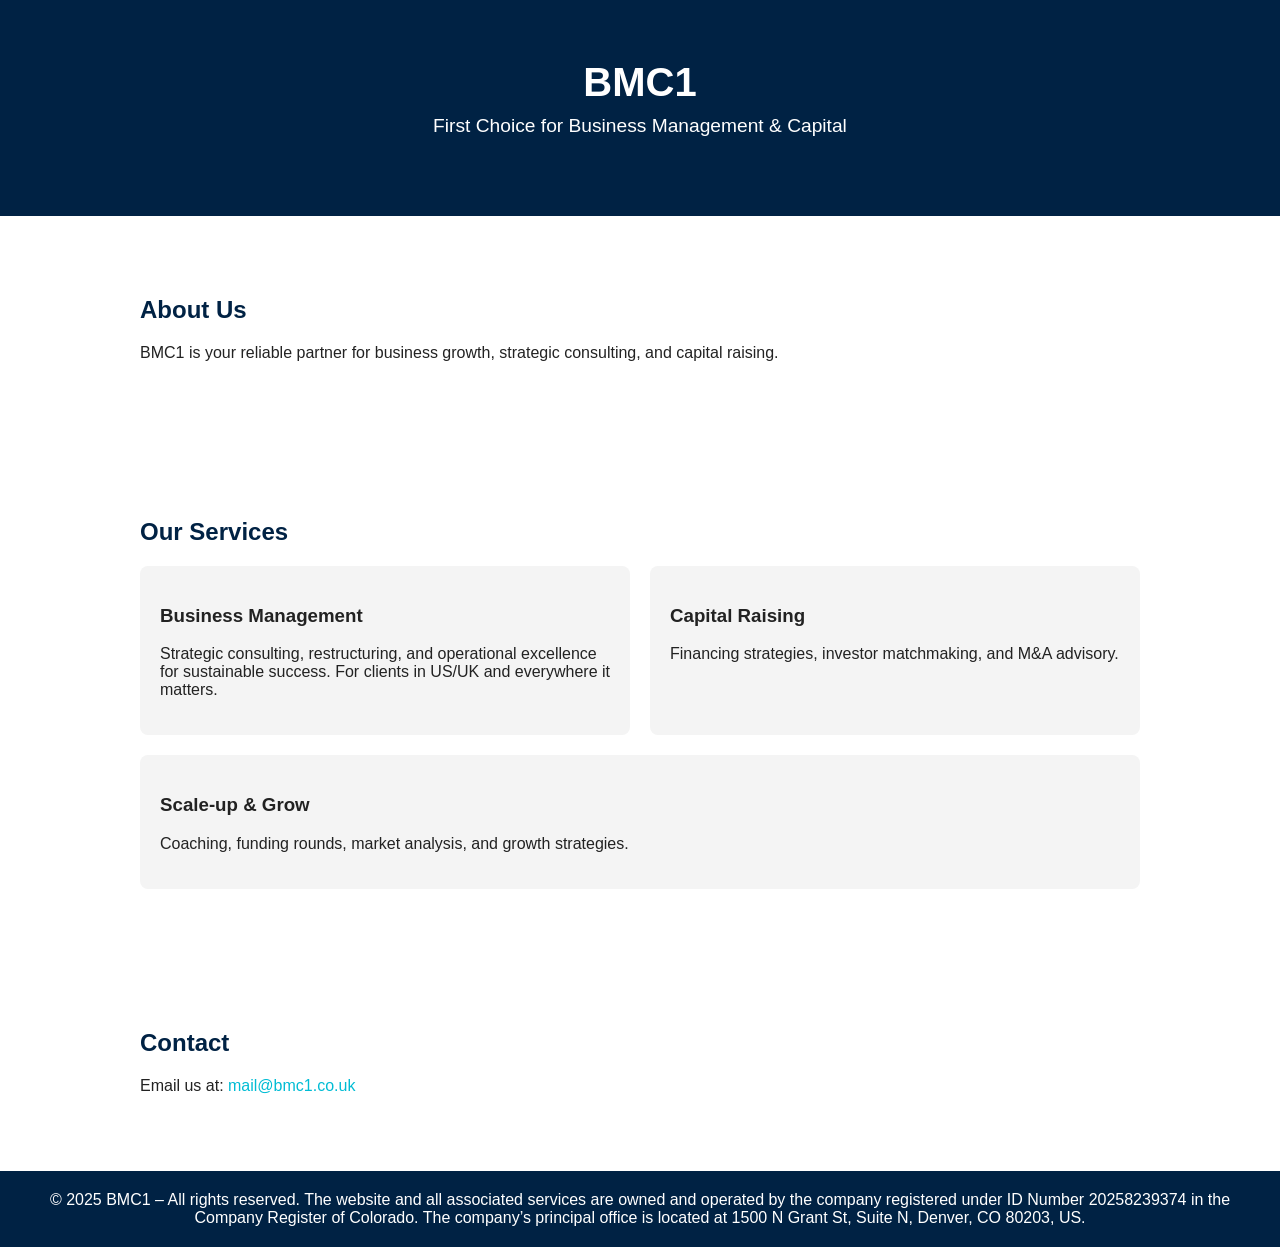
==== index.html @ d0fb64fc "Update index.html" ====
<!DOCTYPE html>
<html lang="en">
<head>
    <meta charset="UTF-8">
    <meta name="viewport" content="width=device-width, initial-scale=1.0">
    <title>BMC1 – First Choice for Business Management & Capital</title>
    <style>
        body { font-family: 'Segoe UI', sans-serif; margin: 0; padding: 0; color: #222; }
        header { background: #002244; color: white; padding: 60px 20px; text-align: center; }
        header h1 { margin: 0; font-size: 2.5em; }
        header p { font-size: 1.2em; margin-top: 10px; }
        section { padding: 60px 20px; max-width: 1000px; margin: auto; }
        h2 { color: #002244; }
        .services { display: flex; flex-wrap: wrap; gap: 20px; }
        .service { flex: 1 1 300px; background: #f4f4f4; padding: 20px; border-radius: 8px; }
        footer { background: #002244; color: white; text-align: center; padding: 20px; }
        a { color: #00bcd4; text-decoration: none; }
    </style>
</head>
<body>

    <header>
        <h1>BMC1</h1>
        <p>First Choice for Business Management & Capital</p>
    </header>

    <section>
        <h2>About Us</h2>
        <p>BMC1 is your reliable partner for business growth, strategic consulting, and capital raising.</p>
    </section>

    <section>
        <h2>Our Services</h2>
        <div class="services">
            <div class="service">
                <h3>Business Management</h3>
                <p>Strategic consulting, restructuring, and operational excellence for sustainable success. For clients in US/UK and everywhere it matters.</p>
            </div>
            <div class="service">
                <h3>Capital Raising</h3>
                <p>Financing strategies, investor matchmaking, and M&A advisory.</p>
            </div>
            <div class="service">
                <h3>Scale-up & Grow</h3>
                <p>Coaching, funding rounds, market analysis, and growth strategies.</p>
            </div>
        </div>
    </section>

    <section>
        <h2>Contact</h2>
        <p>Email us at: <a href="mailto:mail@bmc1.co.uk">mail@bmc1.co.uk</a></p>
    </section>

    <footer>
        &copy; 2025 BMC1 – All rights reserved. The website and all associated services are owned and operated by the company registered under ID Number 20258239374 in the Company Register of Colorado. The company’s principal office is located at 1500 N Grant St, Suite N, Denver, CO 80203, US. 
    </footer>

</body>
</html>
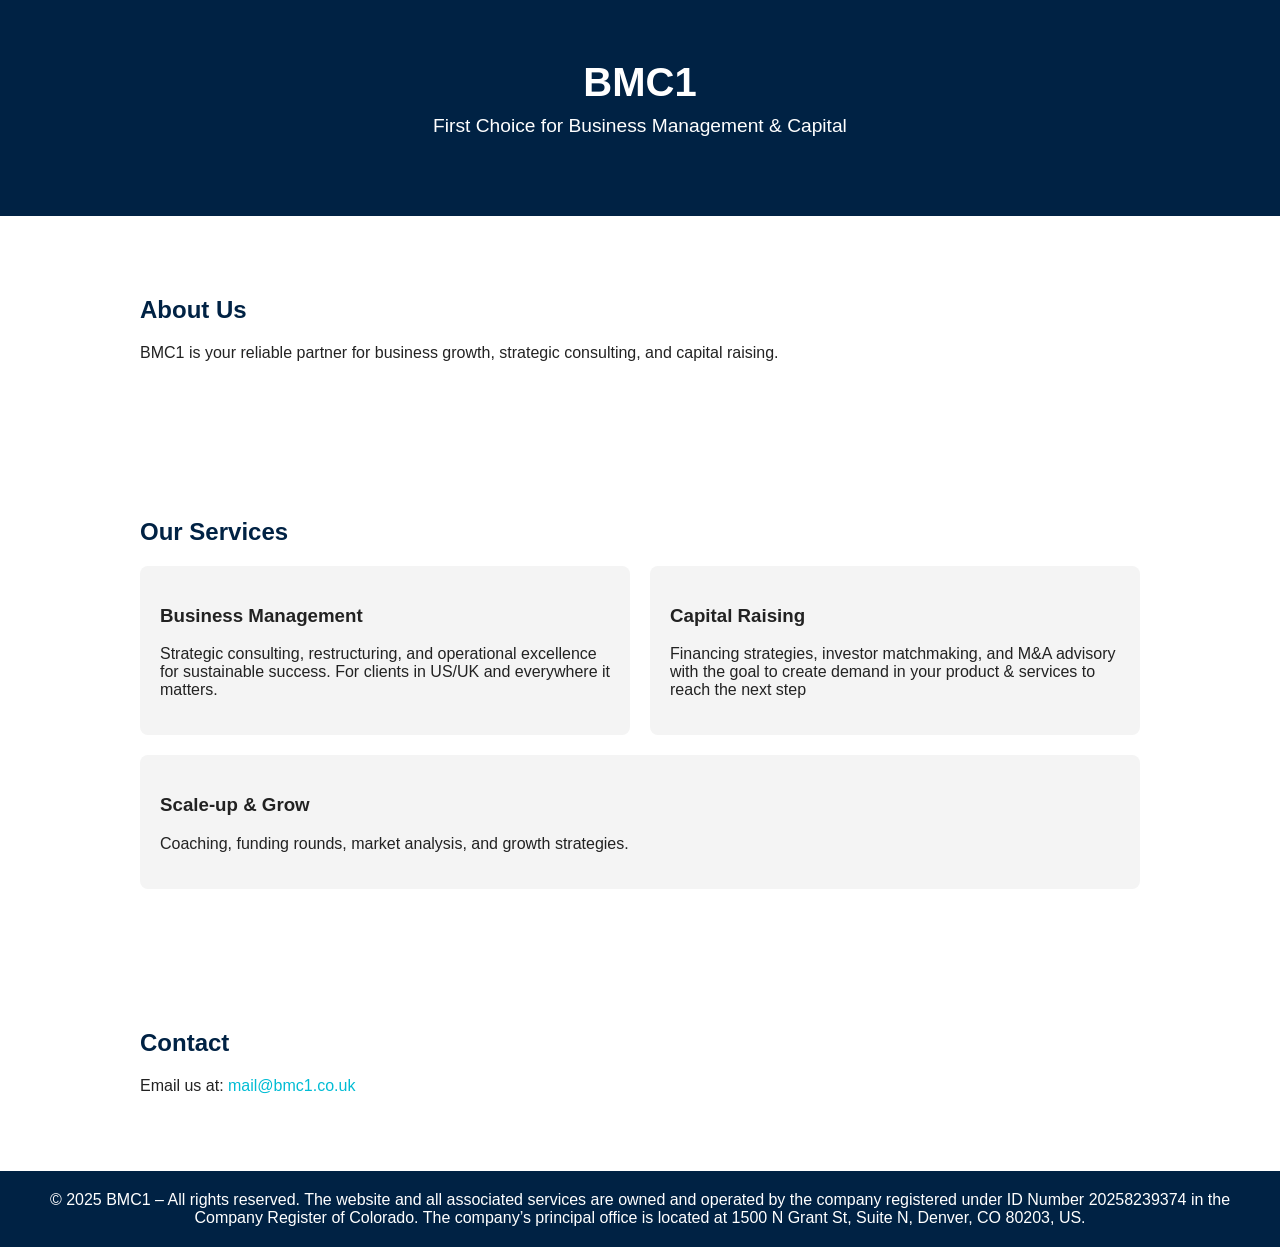
==== commit 2ab81e46: "Update index.html" ====
--- a/index.html
+++ b/index.html
@@ -38,7 +38,7 @@
             </div>
             <div class="service">
                 <h3>Capital Raising</h3>
-                <p>Financing strategies, investor matchmaking, and M&A advisory.</p>
+                <p>Financing strategies, investor matchmaking, and M&A advisory with the goal to create demand in your product & services to reach the next step</p>
             </div>
             <div class="service">
                 <h3>Scale-up & Grow</h3>
@@ -63,3 +63,4 @@
 
 
 
+
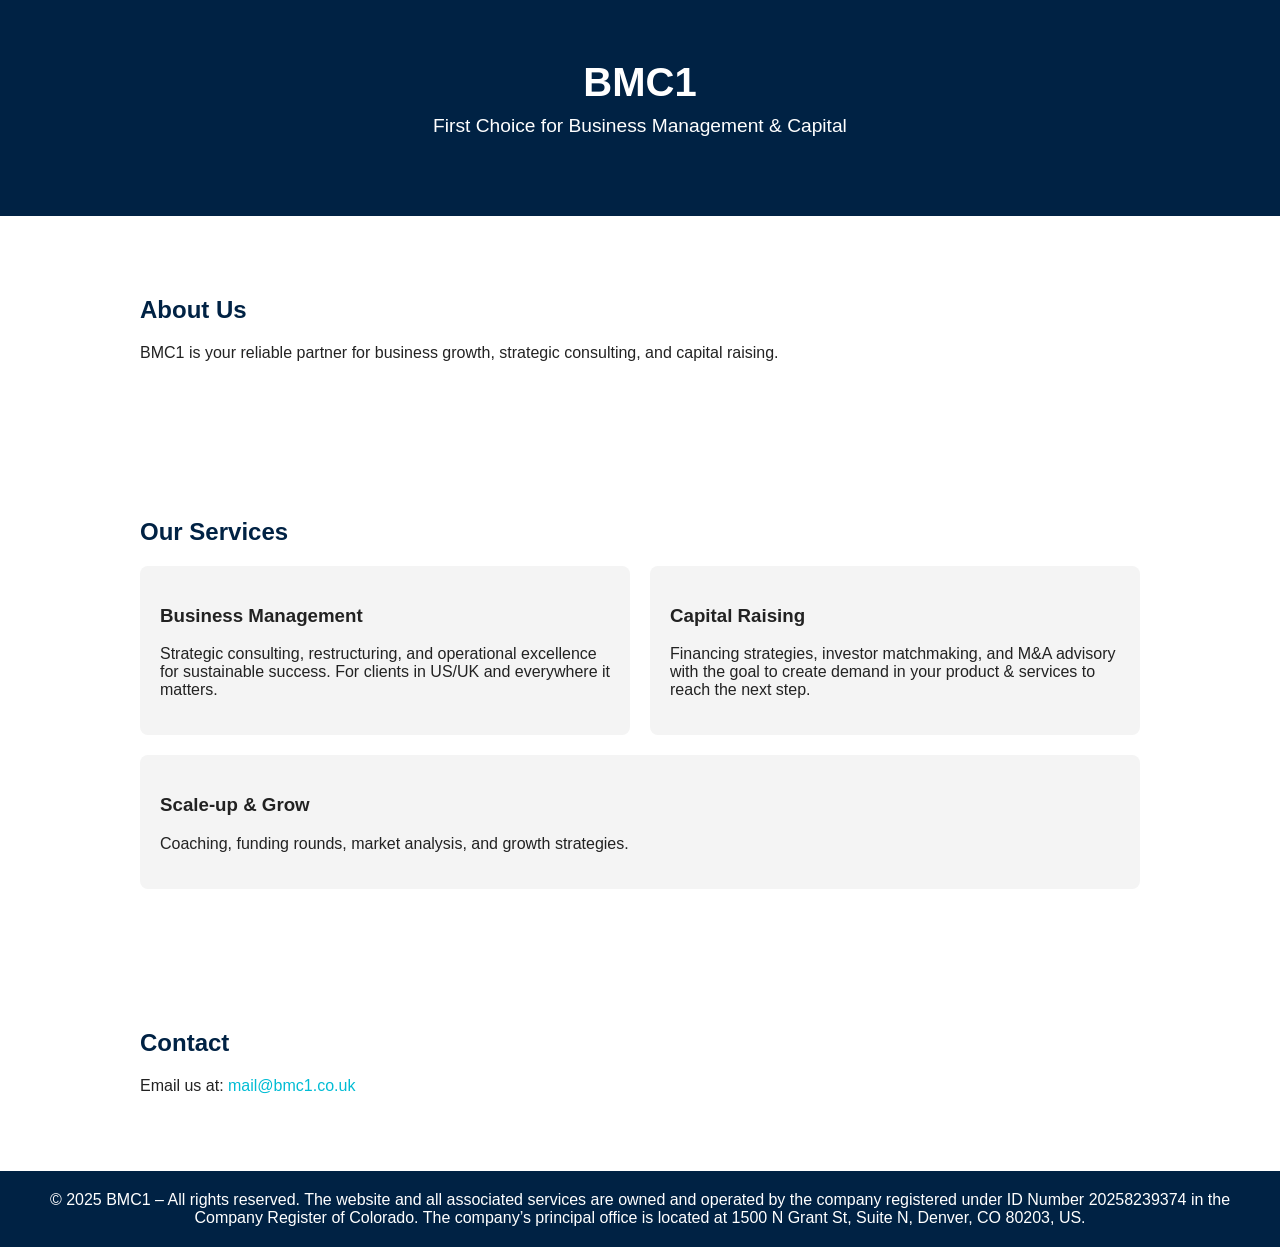
==== commit 460c35b0: "Update index.html" ====
--- a/index.html
+++ b/index.html
@@ -38,7 +38,7 @@
             </div>
             <div class="service">
                 <h3>Capital Raising</h3>
-                <p>Financing strategies, investor matchmaking, and M&A advisory with the goal to create demand in your product & services to reach the next step</p>
+                <p>Financing strategies, investor matchmaking, and M&A advisory with the goal to create demand in your product & services to reach the next step.</p>
             </div>
             <div class="service">
                 <h3>Scale-up & Grow</h3>
@@ -64,3 +64,4 @@
 
 
 
+
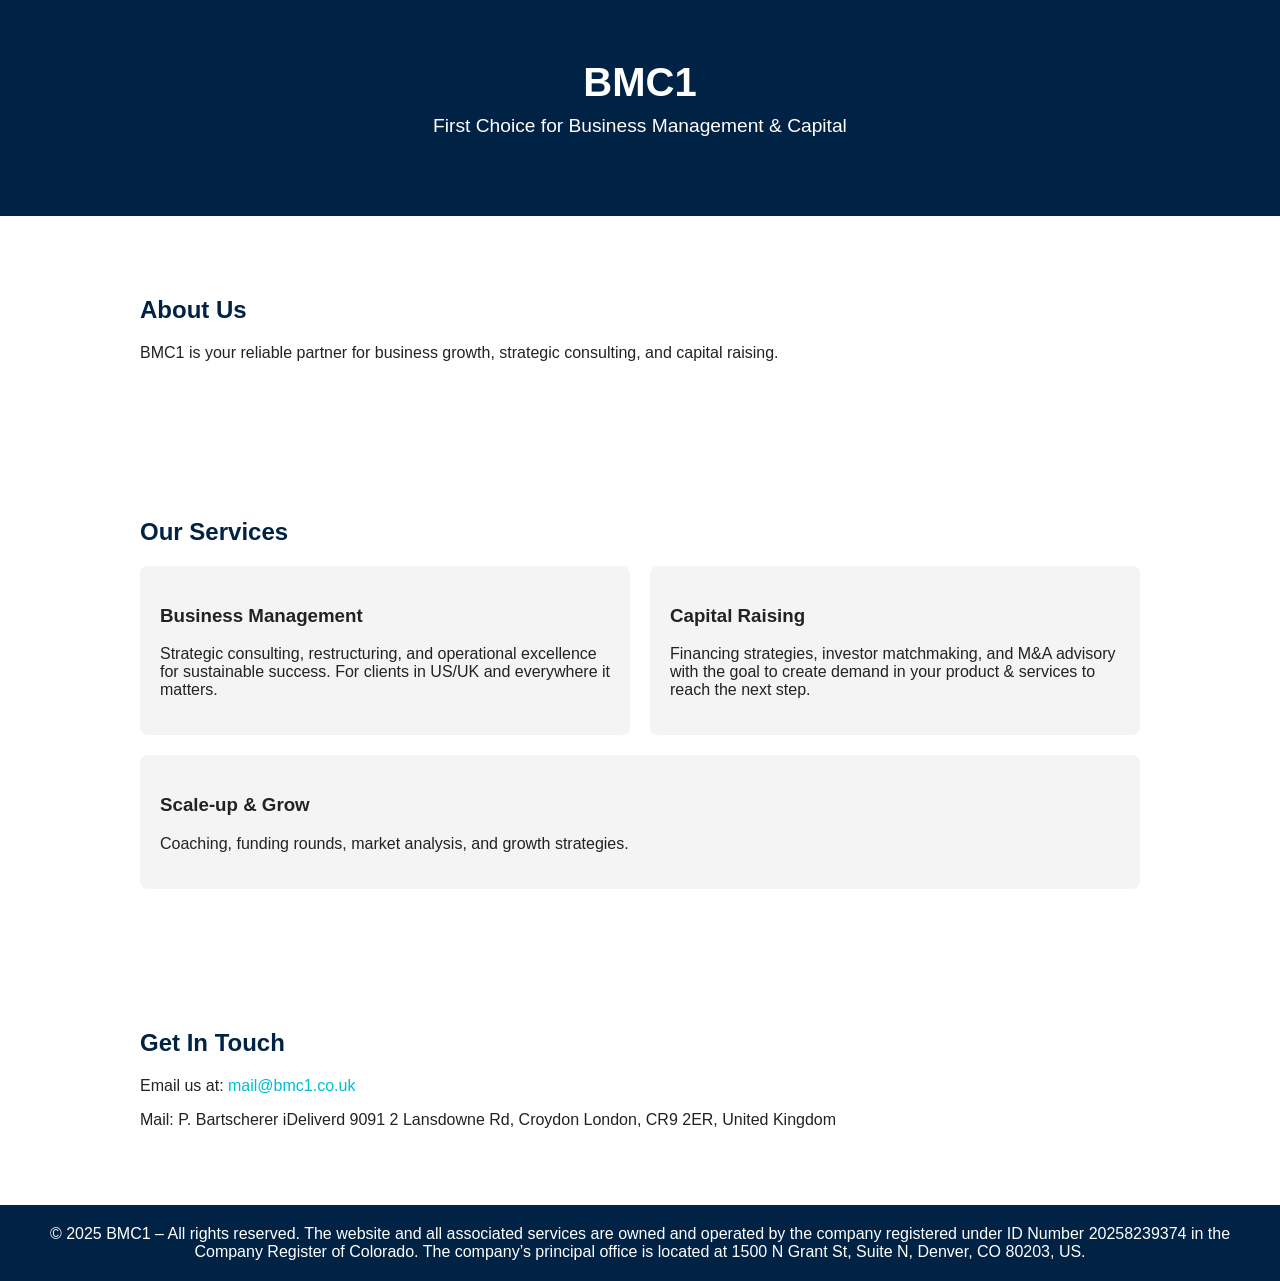
==== commit 830138be: "Update index.html" ====
--- a/index.html
+++ b/index.html
@@ -48,8 +48,9 @@
     </section>
 
     <section>
-        <h2>Contact</h2>
-        <p>Email us at: <a href="mailto:mail@bmc1.co.uk">mail@bmc1.co.uk</a></p>
+        <h2>Get In Touch </h2>
+        <p> Email us at: <a href="mailto:mail@bmc1.co.uk">mail@bmc1.co.uk</a></p>
+        <p> Mail: P. Bartscherer iDeliverd 9091 2 Lansdowne Rd, Croydon London, CR9 2ER, United Kingdom</p>
     </section>
 
     <footer>
@@ -65,3 +66,4 @@
 
 
 
+
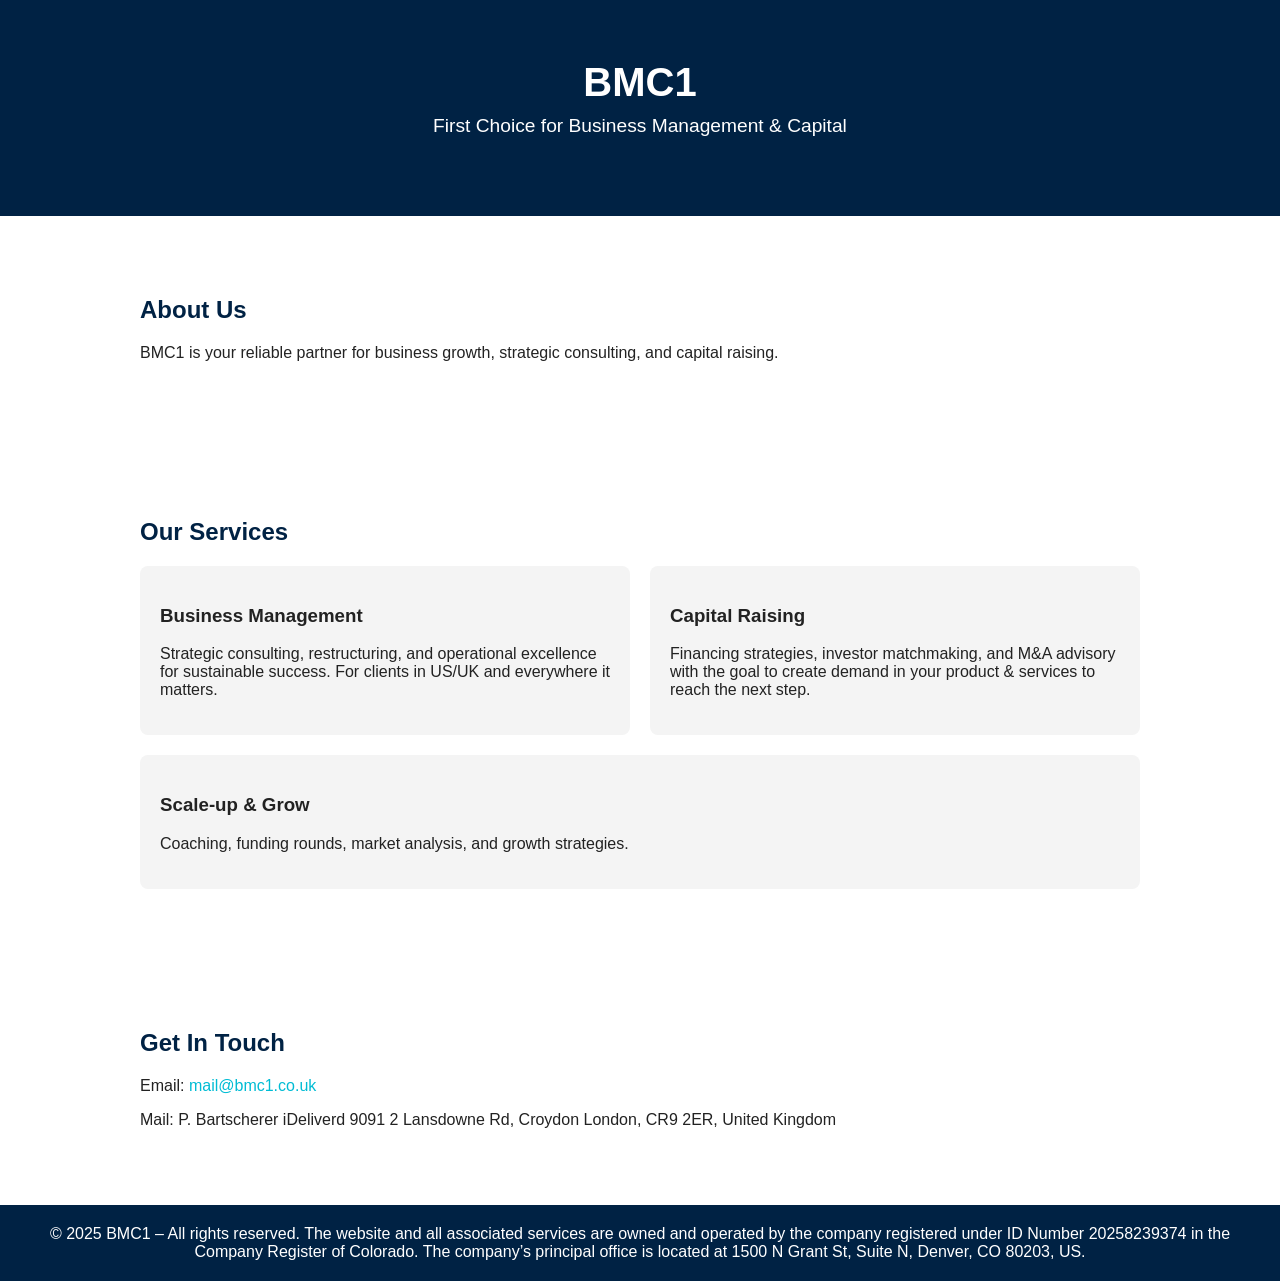
==== commit 0a9e1e14: "Update index.html" ====
--- a/index.html
+++ b/index.html
@@ -49,7 +49,7 @@
 
     <section>
         <h2>Get In Touch </h2>
-        <p> Email us at: <a href="mailto:mail@bmc1.co.uk">mail@bmc1.co.uk</a></p>
+        <p> Email: <a href="mailto:mail@bmc1.co.uk">mail@bmc1.co.uk</a></p>
         <p> Mail: P. Bartscherer iDeliverd 9091 2 Lansdowne Rd, Croydon London, CR9 2ER, United Kingdom</p>
     </section>
 
@@ -67,3 +67,4 @@
 
 
 
+
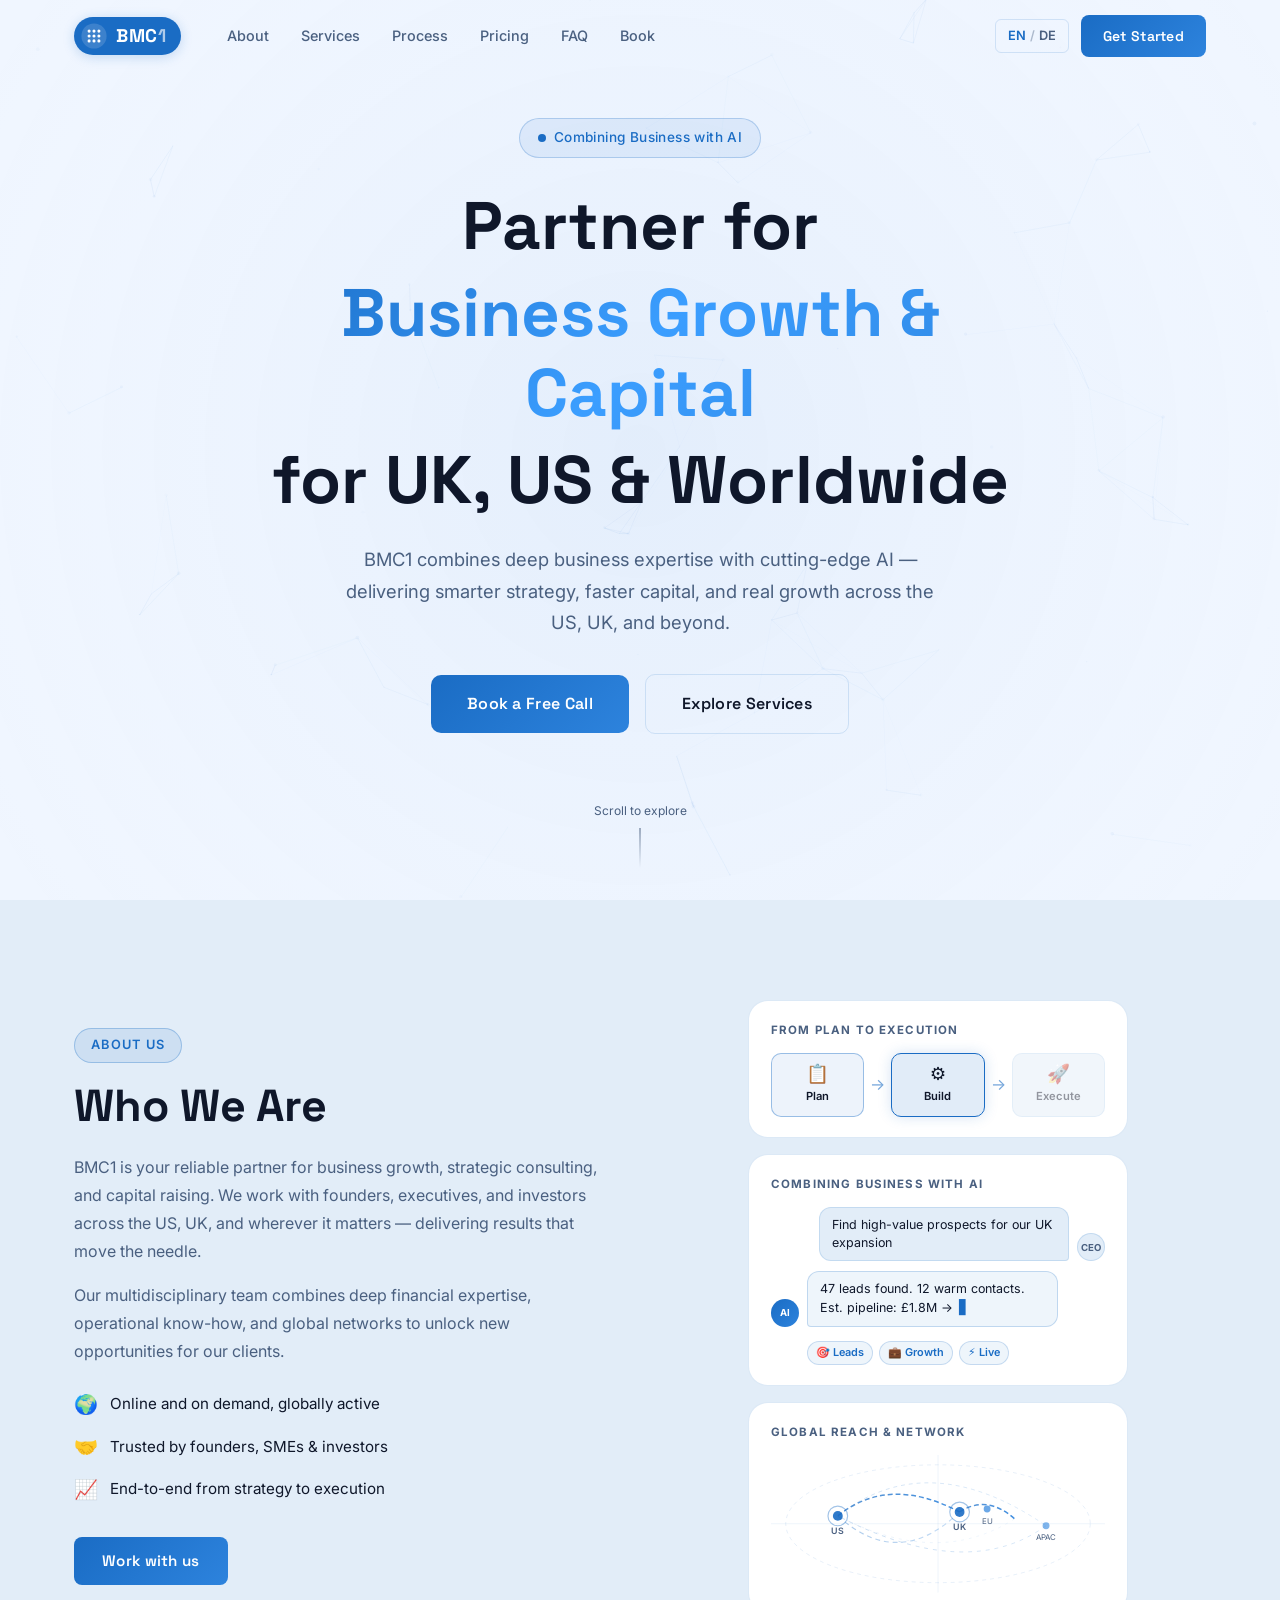
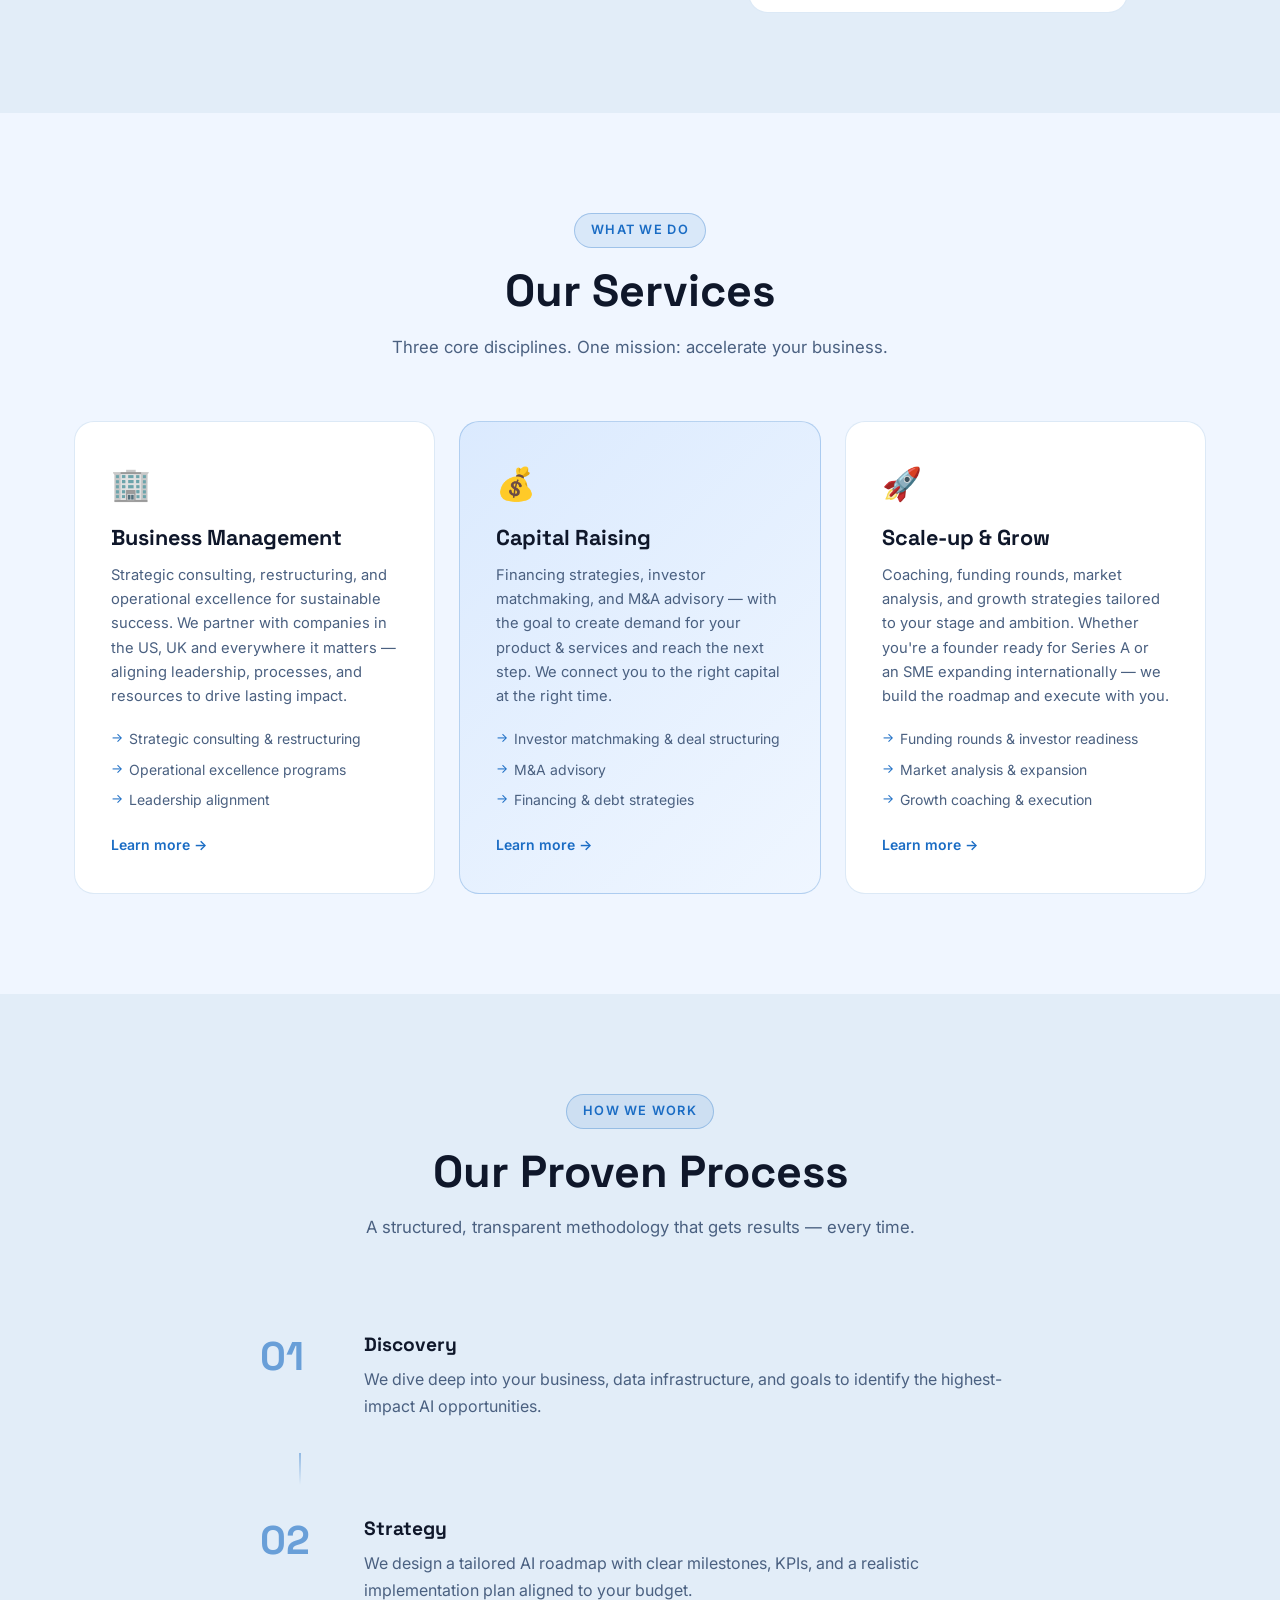
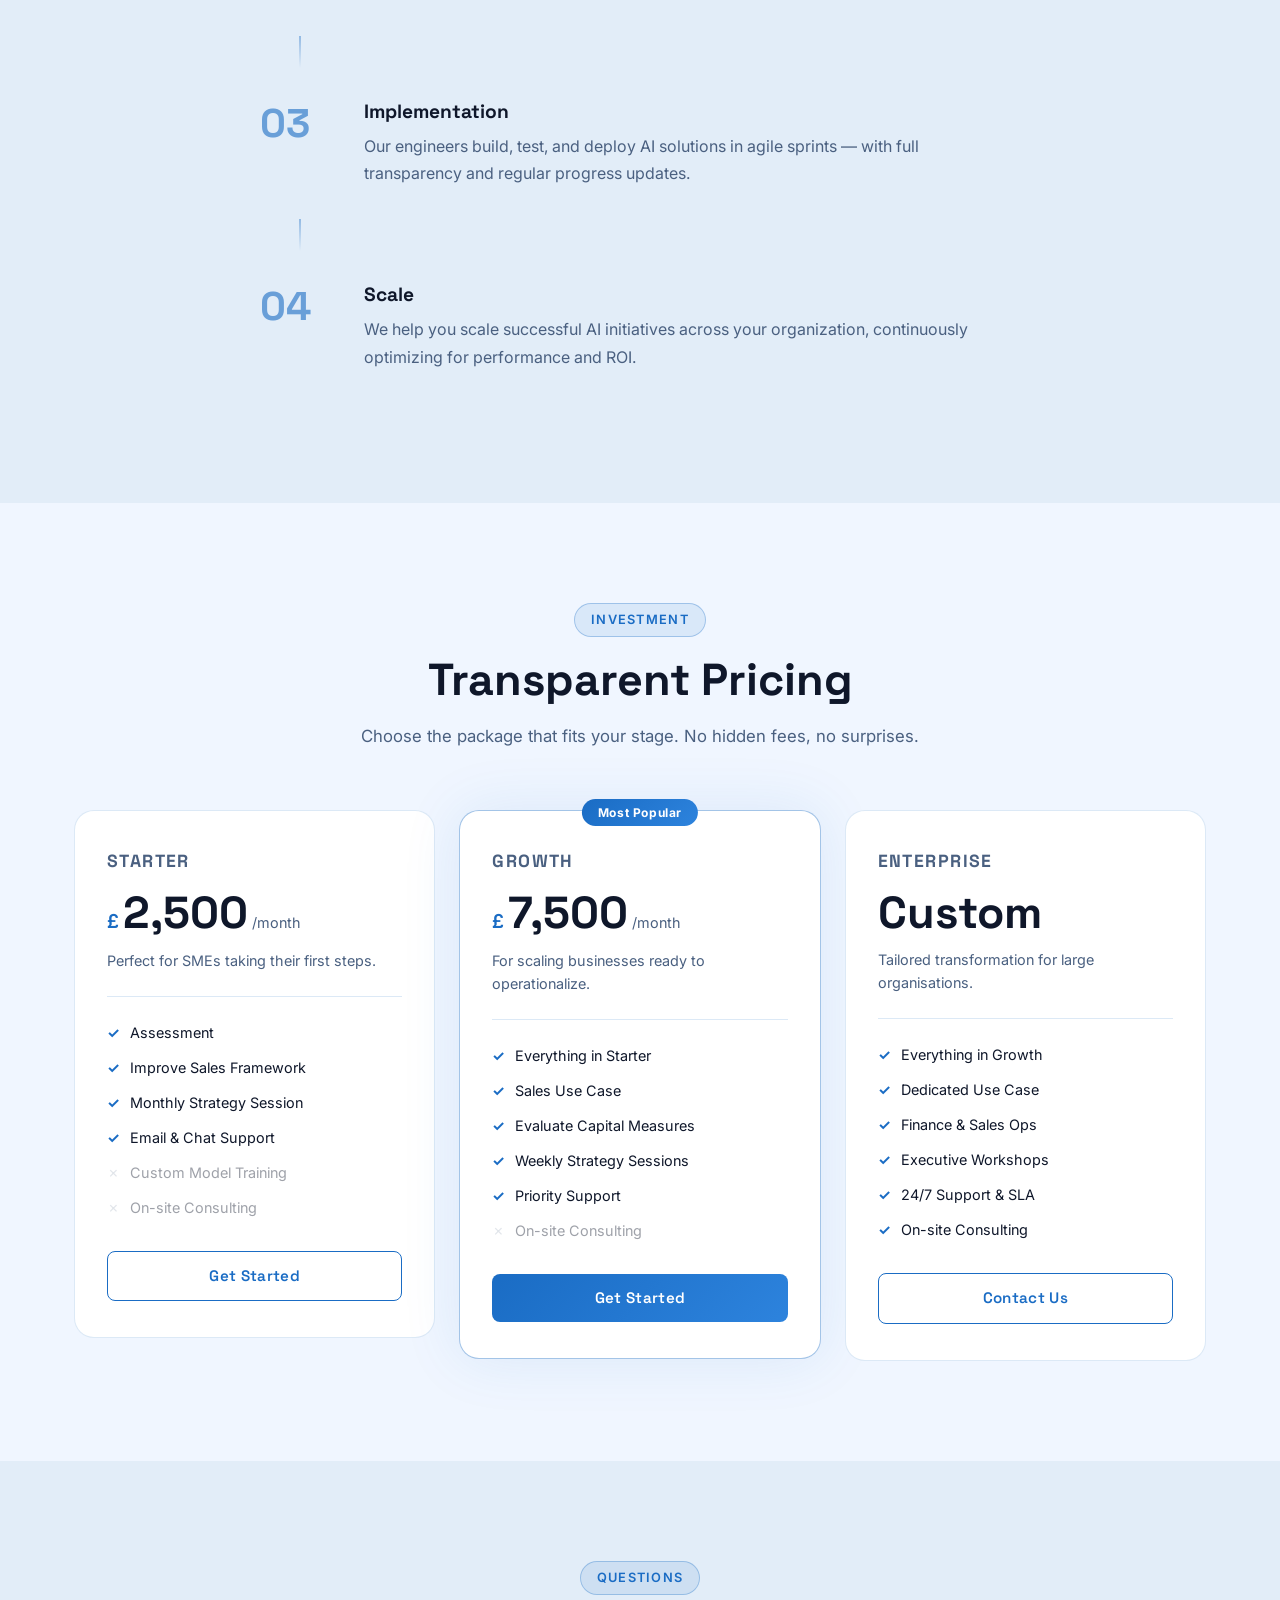
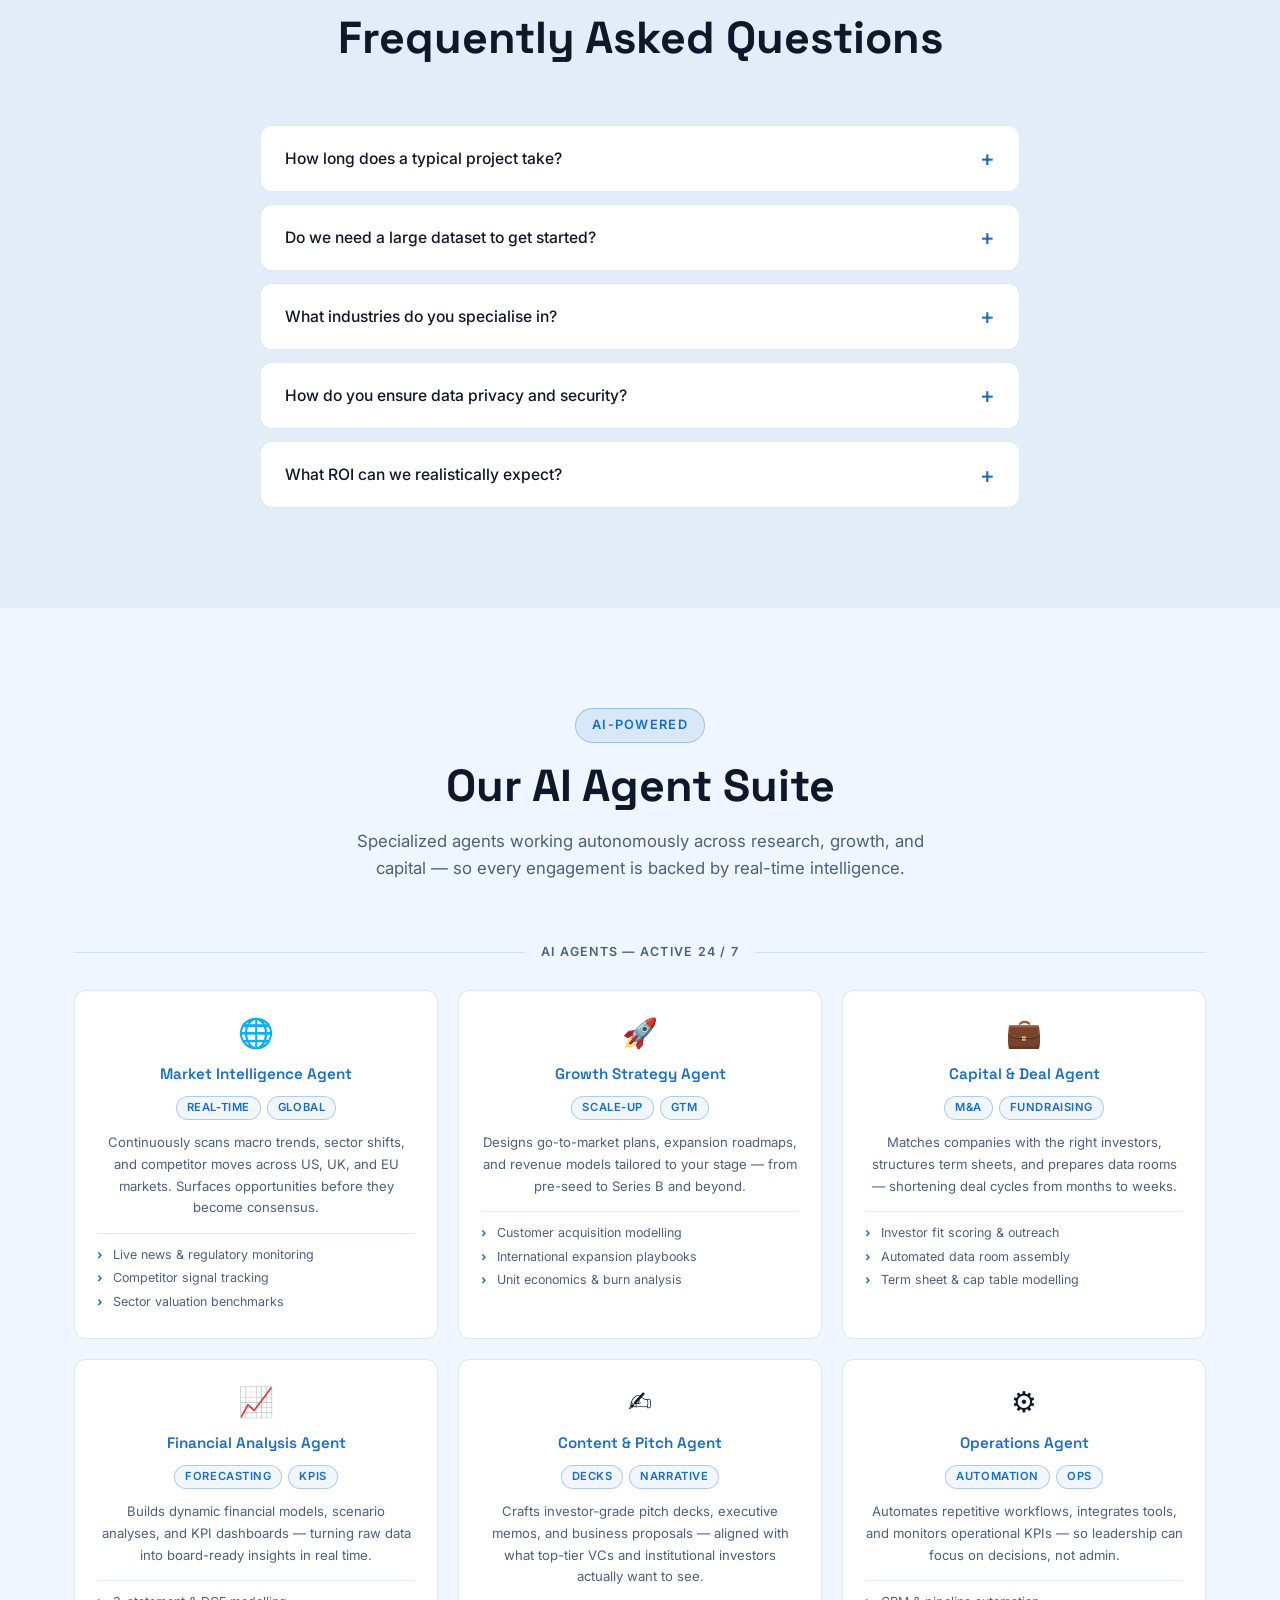
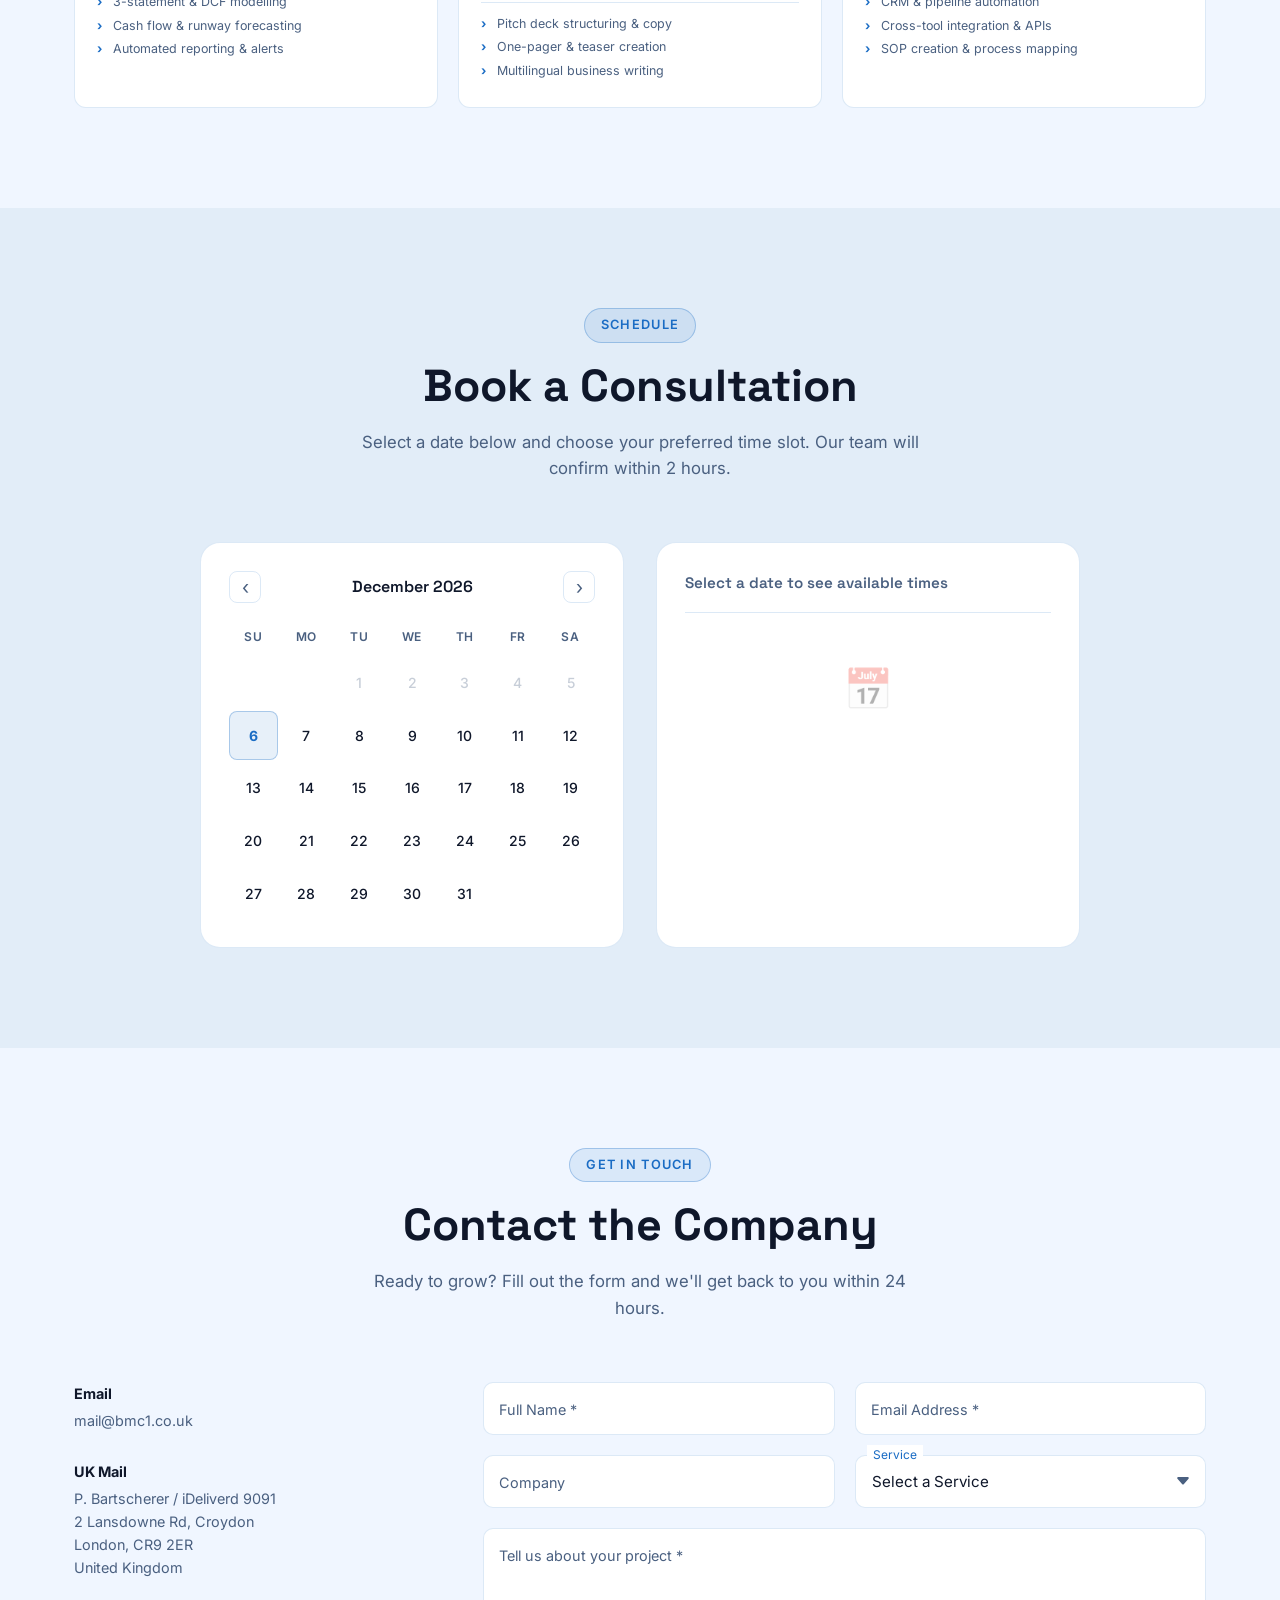
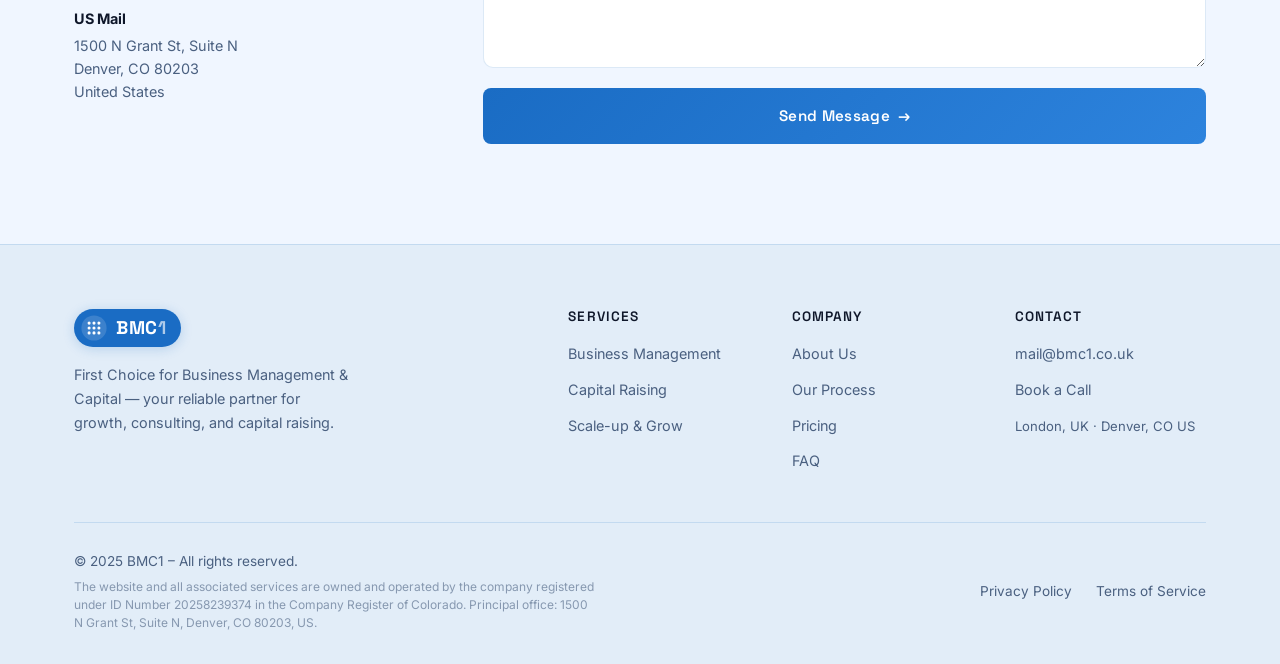
==== commit eeba9f40: "Add files via upload" ====
--- a/index.html
+++ b/index.html
@@ -1,70 +1,764 @@
-<!DOCTYPE html>
-<html lang="en">
-<head>
-    <meta charset="UTF-8">
-    <meta name="viewport" content="width=device-width, initial-scale=1.0">
-    <title>BMC1 – First Choice for Business Management & Capital</title>
-    <style>
-        body { font-family: 'Segoe UI', sans-serif; margin: 0; padding: 0; color: #222; }
-        header { background: #002244; color: white; padding: 60px 20px; text-align: center; }
-        header h1 { margin: 0; font-size: 2.5em; }
-        header p { font-size: 1.2em; margin-top: 10px; }
-        section { padding: 60px 20px; max-width: 1000px; margin: auto; }
-        h2 { color: #002244; }
-        .services { display: flex; flex-wrap: wrap; gap: 20px; }
-        .service { flex: 1 1 300px; background: #f4f4f4; padding: 20px; border-radius: 8px; }
-        footer { background: #002244; color: white; text-align: center; padding: 20px; }
-        a { color: #00bcd4; text-decoration: none; }
-    </style>
-</head>
-<body>
-
-    <header>
-        <h1>BMC1</h1>
-        <p>First Choice for Business Management & Capital</p>
-    </header>
-
-    <section>
-        <h2>About Us</h2>
-        <p>BMC1 is your reliable partner for business growth, strategic consulting, and capital raising.</p>
-    </section>
-
-    <section>
-        <h2>Our Services</h2>
-        <div class="services">
-            <div class="service">
-                <h3>Business Management</h3>
-                <p>Strategic consulting, restructuring, and operational excellence for sustainable success. For clients in US/UK and everywhere it matters.</p>
-            </div>
-            <div class="service">
-                <h3>Capital Raising</h3>
-                <p>Financing strategies, investor matchmaking, and M&A advisory with the goal to create demand in your product & services to reach the next step.</p>
-            </div>
-            <div class="service">
-                <h3>Scale-up & Grow</h3>
-                <p>Coaching, funding rounds, market analysis, and growth strategies.</p>
-            </div>
-        </div>
-    </section>
-
-    <section>
-        <h2>Get In Touch </h2>
-        <p> Email: <a href="mailto:mail@bmc1.co.uk">mail@bmc1.co.uk</a></p>
-        <p> Mail: P. Bartscherer iDeliverd 9091 2 Lansdowne Rd, Croydon London, CR9 2ER, United Kingdom</p>
-    </section>
-
-    <footer>
-        &copy; 2025 BMC1 – All rights reserved. The website and all associated services are owned and operated by the company registered under ID Number 20258239374 in the Company Register of Colorado. The company’s principal office is located at 1500 N Grant St, Suite N, Denver, CO 80203, US. 
-    </footer>
-
-</body>
-</html>
-
-
-
-
-
-
-
-
-
+<!DOCTYPE html>
+<html lang="en">
+<head>
+  <meta charset="UTF-8" />
+  <meta name="viewport" content="width=device-width, initial-scale=1.0" />
+  <title>BMC1 – First Choice for Business Management &amp; Capital</title>
+  <meta name="description" content="BMC1 – Your reliable partner for business growth, strategic consulting, and capital raising. US/UK and worldwide." />
+  <link rel="preconnect" href="https://fonts.googleapis.com" />
+  <link rel="preconnect" href="https://fonts.gstatic.com" crossorigin />
+  <link href="https://fonts.googleapis.com/css2?family=Inter:wght@300;400;500;600;700&family=Space+Grotesk:wght@400;500;600;700&display=swap" rel="stylesheet" />
+  <link rel="stylesheet" href="style.css" />
+</head>
+<body>
+
+<!-- ═══════════════════════════════════════════════════════
+     NAVIGATION
+══════════════════════════════════════════════════════════ -->
+<nav class="navbar" id="navbar">
+  <div class="nav-container">
+    <a href="#hero" class="nav-logo">
+      <span class="logo-pill">
+        <svg class="logo-pill-icon" viewBox="0 0 20 20" fill="none" xmlns="http://www.w3.org/2000/svg" aria-hidden="true">
+          <circle cx="10" cy="10" r="9" fill="rgba(255,255,255,0.15)"/>
+          <!-- 3x3 dot grid -->
+          <circle cx="6.5"  cy="6.5"  r="1.1" fill="#ffffff"/>
+          <circle cx="10"   cy="6.5"  r="1.1" fill="#ffffff"/>
+          <circle cx="13.5" cy="6.5"  r="1.1" fill="#ffffff"/>
+          <circle cx="6.5"  cy="10"   r="1.1" fill="#ffffff"/>
+          <circle cx="10"   cy="10"   r="1.1" fill="#ffffff"/>
+          <circle cx="13.5" cy="10"   r="1.1" fill="#ffffff"/>
+          <circle cx="6.5"  cy="13.5" r="1.1" fill="#ffffff"/>
+          <circle cx="10"   cy="13.5" r="1.1" fill="#ffffff"/>
+          <circle cx="13.5" cy="13.5" r="1.1" fill="#ffffff"/>
+        </svg>
+        <span class="logo-pill-text">BMC<span class="logo-one">1</span></span>
+      </span>
+    </a>
+
+    <ul class="nav-links" id="navLinks">
+      <li><a href="#about" data-en="About" data-de="Über uns">About</a></li>
+      <li><a href="#services" data-en="Services" data-de="Leistungen">Services</a></li>
+      <li><a href="#process" data-en="Process" data-de="Prozess">Process</a></li>
+      <li><a href="#pricing" data-en="Pricing" data-de="Preise">Pricing</a></li>
+      <li><a href="#faq" data-en="FAQ" data-de="FAQ">FAQ</a></li>
+      <li><a href="#booking" data-en="Book" data-de="Termin">Book</a></li>
+    </ul>
+
+    <div class="nav-actions">
+      <button class="lang-toggle" id="langToggle" aria-label="Switch language">
+        <span class="lang-active" id="langLabel">EN</span>
+        <span class="lang-sep">/</span>
+        <span class="lang-inactive" id="langAlt">DE</span>
+      </button>
+      <a href="#contact" class="btn btn-primary btn-nav" data-en="Get Started" data-de="Loslegen">Get Started</a>
+      <button class="hamburger" id="hamburger" aria-label="Menu">
+        <span></span><span></span><span></span>
+      </button>
+    </div>
+  </div>
+</nav>
+
+<!-- ═══════════════════════════════════════════════════════
+     HERO
+══════════════════════════════════════════════════════════ -->
+<section class="hero" id="hero">
+  <canvas class="hero-canvas" id="heroCanvas"></canvas>
+  <div class="hero-content">
+    <div class="hero-badge">
+      <span class="badge-dot"></span>
+      <span data-en="Combining Business with AI" data-de="Business trifft KI">Combining Business with AI</span>
+    </div>
+    <h1 class="hero-title">
+      <span data-en="Partner for" data-de="Partner für">Partner for</span>
+      <span class="hero-gradient" data-en="Business Growth &amp; Capital" data-de="Unternehmenswachstum &amp; Kapital">Business Growth &amp; Capital</span>
+      <span data-en="for UK, US &amp; Worldwide" data-de="für UK, USA &amp; weltweit">for UK, US &amp; Worldwide</span>
+    </h1>
+    <p class="hero-sub" data-en="BMC1 combines deep business expertise with cutting-edge AI — delivering smarter strategy, faster capital, and real growth across the US, UK, and beyond." data-de="BMC1 verbindet tiefes Business-Know-how mit modernster KI – für klügere Strategie, schnelleres Kapital und echtes Wachstum in den USA, UK und darüber hinaus.">
+      BMC1 combines deep business expertise with cutting-edge AI — delivering smarter strategy, faster capital, and real growth across the US, UK, and beyond.
+    </p>
+    <div class="hero-ctas">
+      <a href="#booking" class="btn btn-primary btn-large" data-en="Book a Free Call" data-de="Kostenloses Gespräch">Book a Free Call</a>
+      <a href="#services" class="btn btn-ghost btn-large" data-en="Explore Services" data-de="Leistungen erkunden">Explore Services</a>
+    </div>
+  </div>
+  <div class="hero-scroll">
+    <span data-en="Scroll to explore" data-de="Scrollen Sie weiter">Scroll to explore</span>
+    <div class="scroll-line"></div>
+  </div>
+</section>
+
+<!-- ═══════════════════════════════════════════════════════
+     ABOUT
+══════════════════════════════════════════════════════════ -->
+<section class="section section-dark" id="about">
+  <div class="container">
+    <div class="about-wrapper">
+      <div class="about-text fade-in">
+        <div class="section-badge" data-en="About Us" data-de="Über uns">About Us</div>
+        <h2 data-en="Who We Are" data-de="Wer wir sind">Who We Are</h2>
+        <p data-en="BMC1 is your reliable partner for business growth, strategic consulting, and capital raising. We work with founders, executives, and investors across the US, UK, and wherever it matters — delivering results that move the needle." data-de="BMC1 ist Ihr zuverlässiger Partner für Unternehmenswachstum, strategische Beratung und Kapitalbeschaffung. Wir arbeiten mit Gründern, Führungskräften und Investoren in den USA, Großbritannien und überall dort, wo es darauf ankommt.">
+          BMC1 is your reliable partner for business growth, strategic consulting, and capital raising. We work with founders, executives, and investors across the US, UK, and wherever it matters — delivering results that move the needle.
+        </p>
+        <p data-en="Our multidisciplinary team combines deep financial expertise, operational know-how, and global networks to unlock new opportunities for our clients." data-de="Unser multidisziplinäres Team vereint tiefes Finanzwissen, operatives Know-how und globale Netzwerke, um neue Chancen für unsere Kunden zu erschließen.">
+          Our multidisciplinary team combines deep financial expertise, operational know-how, and global networks to unlock new opportunities for our clients.
+        </p>
+        <div class="about-highlights">
+          <div class="highlight-item">
+            <span class="highlight-icon">🌍</span>
+            <span data-en="Online and on demand, globally active" data-de="Online und auf Abruf, global aktiv">Online and on demand, globally active</span>
+          </div>
+          <div class="highlight-item">
+            <span class="highlight-icon">🤝</span>
+            <span data-en="Trusted by founders, SMEs &amp; investors" data-de="Vertraut von Gründern, KMUs &amp; Investoren">Trusted by founders, SMEs &amp; investors</span>
+          </div>
+          <div class="highlight-item">
+            <span class="highlight-icon">📈</span>
+            <span data-en="End-to-end from strategy to execution" data-de="Von der Strategie bis zur Umsetzung">End-to-end from strategy to execution</span>
+          </div>
+        </div>
+        <a href="#contact" class="btn btn-primary" data-en="Work with us" data-de="Zusammenarbeiten">Work with us</a>
+      </div>
+      <div class="about-visual fade-in">
+        <div class="about-anim-wrap">
+
+          <!-- Row 1: From Plan to Execution (pipeline) -->
+          <div class="aav-block aav-pipeline">
+            <div class="aav-label" data-en="From Plan to Execution" data-de="Von der Planung zur Umsetzung">From Plan to Execution</div>
+            <div class="aav-pipeline-track">
+              <div class="aav-pip-step aav-pip-done">
+                <span class="pip-icon">📋</span>
+                <span class="pip-text" data-en="Plan" data-de="Plan">Plan</span>
+              </div>
+              <div class="aav-pip-connector"><span class="aav-pip-arrow">→</span></div>
+              <div class="aav-pip-step aav-pip-active">
+                <span class="pip-icon">⚙️</span>
+                <span class="pip-text" data-en="Build" data-de="Aufbau">Build</span>
+              </div>
+              <div class="aav-pip-connector"><span class="aav-pip-arrow">→</span></div>
+              <div class="aav-pip-step aav-pip-pending">
+                <span class="pip-icon">🚀</span>
+                <span class="pip-text" data-en="Execute" data-de="Umsetzung">Execute</span>
+              </div>
+            </div>
+          </div>
+
+          <!-- Row 2: AI Chat / New client acquisition -->
+          <div class="aav-block aav-chat">
+            <div class="aav-label" data-en="Combining Business with AI" data-de="Business trifft KI">Combining Business with AI</div>
+            <div class="aav-chat-feed">
+              <div class="aav-chat-row aav-chat-user">
+                <span class="aav-chat-bubble" data-en="Find high-value prospects for our UK expansion" data-de="Finde hochwertige Interessenten für unsere UK-Expansion">Find high-value prospects for our UK expansion</span>
+                <span class="aav-chat-avatar aav-chat-avatar--user">CEO</span>
+              </div>
+              <div class="aav-chat-row aav-chat-ai">
+                <span class="aav-chat-avatar aav-chat-avatar--ai">AI</span>
+                <span class="aav-chat-bubble aav-chat-bubble--ai">
+                  <span class="aav-typewriter" data-en="47 leads found. 12 warm contacts. Est. pipeline: £1.8M →" data-de="47 Leads gefunden. 12 warme Kontakte. Pipeline: 1,8 Mio. £ →">47 leads found. 12 warm contacts. Est. pipeline: £1.8M →</span>
+                  <span class="aav-cursor">▋</span>
+                </span>
+              </div>
+              <div class="aav-chat-tags">
+                <span class="aav-chat-tag">🎯 <span data-en="Leads" data-de="Leads">Leads</span></span>
+                <span class="aav-chat-tag">💼 <span data-en="Growth" data-de="Wachstum">Growth</span></span>
+                <span class="aav-chat-tag">⚡ <span data-en="Live" data-de="Live">Live</span></span>
+              </div>
+            </div>
+          </div>
+
+          <!-- Row 3: Animated world map SVG with connection arcs -->
+          <div class="aav-block aav-world">
+            <div class="aav-label" data-en="Global Reach &amp; Network" data-de="Globale Reichweite &amp; Netzwerk">Global Reach &amp; Network</div>
+            <div class="aav-world-vis">
+              <svg class="aav-world-svg" viewBox="0 0 340 140" fill="none" xmlns="http://www.w3.org/2000/svg">
+                <!-- subtle grid lines -->
+                <line x1="0" y1="70" x2="340" y2="70" stroke="rgba(26,108,196,0.08)" stroke-width="1"/>
+                <line x1="170" y1="0" x2="170" y2="140" stroke="rgba(26,108,196,0.08)" stroke-width="1"/>
+                <ellipse cx="170" cy="70" rx="155" ry="60" stroke="rgba(26,108,196,0.10)" stroke-width="1" stroke-dasharray="4 4"/>
+                <!-- Arcs above: US→UK, UK→EU, US→APAC (long) -->
+                <path class="aav-arc" d="M 68 62 Q 120 20 192 58" stroke="url(#arcGrad)" stroke-width="1.5" stroke-dasharray="5 3"/>
+                <path class="aav-arc" d="M 192 58 Q 220 40 248 65" stroke="url(#arcGrad)" stroke-width="1.5" stroke-dasharray="5 3"/>
+                <path class="aav-arc aav-arc--delay" d="M 68 62 Q 160 -10 280 72" stroke="url(#arcGrad2)" stroke-width="1" stroke-dasharray="4 4" opacity="0.5"/>
+                <!-- Arcs below (return paths): UK→US, APAC→UK, EU→US -->
+                <path class="aav-arc aav-arc--rev" d="M 192 58 Q 130 118 68 62" stroke="url(#arcGradRev)" stroke-width="1.2" stroke-dasharray="5 4" opacity="0.45"/>
+                <path class="aav-arc aav-arc--rev aav-arc--delay2" d="M 280 72 Q 200 130 68 62" stroke="url(#arcGradRev)" stroke-width="1" stroke-dasharray="4 5" opacity="0.30"/>
+                <path class="aav-arc aav-arc--rev aav-arc--delay3" d="M 248 65 Q 170 115 68 62" stroke="url(#arcGrad2)" stroke-width="0.9" stroke-dasharray="3 5" opacity="0.25"/>
+                <!-- Location dots -->
+                <!-- US -->
+                <circle class="aav-wdot" cx="68" cy="62" r="5" fill="var(--accent)" opacity="0.9"/>
+                <circle class="aav-wdot-ring" cx="68" cy="62" r="10" fill="none" stroke="var(--accent)" stroke-width="1.2" opacity="0.4"/>
+                <text x="68" y="80" text-anchor="middle" font-size="9" font-family="Inter,sans-serif" fill="var(--text-muted)" font-weight="600">US</text>
+                <!-- UK -->
+                <circle class="aav-wdot" cx="192" cy="58" r="5" fill="var(--accent)" opacity="0.9"/>
+                <circle class="aav-wdot-ring aav-wdot-ring--d1" cx="192" cy="58" r="10" fill="none" stroke="var(--accent)" stroke-width="1.2" opacity="0.4"/>
+                <text x="192" y="76" text-anchor="middle" font-size="9" font-family="Inter,sans-serif" fill="var(--text-muted)" font-weight="600">UK</text>
+                <!-- EU -->
+                <circle class="aav-wdot" cx="220" cy="55" r="3.5" fill="var(--accent-2)" opacity="0.7"/>
+                <text x="220" y="70" text-anchor="middle" font-size="8" font-family="Inter,sans-serif" fill="var(--text-muted)">EU</text>
+                <!-- APAC -->
+                <circle class="aav-wdot" cx="280" cy="72" r="3.5" fill="var(--accent-2)" opacity="0.6"/>
+                <text x="280" y="87" text-anchor="middle" font-size="8" font-family="Inter,sans-serif" fill="var(--text-muted)">APAC</text>
+                <!-- Gradients -->
+                <defs>
+                  <linearGradient id="arcGrad" x1="0%" y1="0%" x2="100%" y2="0%">
+                    <stop offset="0%" stop-color="#1a6cc4" stop-opacity="0.7"/>
+                    <stop offset="100%" stop-color="#2d83dd" stop-opacity="0.9"/>
+                  </linearGradient>
+                  <linearGradient id="arcGrad2" x1="0%" y1="0%" x2="100%" y2="0%">
+                    <stop offset="0%" stop-color="#1a6cc4" stop-opacity="0.4"/>
+                    <stop offset="100%" stop-color="#2d83dd" stop-opacity="0.3"/>
+                  </linearGradient>
+                  <linearGradient id="arcGradRev" x1="100%" y1="0%" x2="0%" y2="0%">
+                    <stop offset="0%" stop-color="#2d83dd" stop-opacity="0.6"/>
+                    <stop offset="100%" stop-color="#1a6cc4" stop-opacity="0.8"/>
+                  </linearGradient>
+                </defs>
+              </svg>
+            </div>
+          </div>
+
+        </div>
+      </div>
+    </div>
+  </div>
+</section>
+
+<!-- ═══════════════════════════════════════════════════════
+     SERVICES
+══════════════════════════════════════════════════════════ -->
+<section class="section" id="services">
+  <div class="container">
+    <div class="section-header">
+      <div class="section-badge" data-en="What We Do" data-de="Was wir tun">What We Do</div>
+      <h2 data-en="Our Services" data-de="Unsere Leistungen">Our Services</h2>
+      <p data-en="Three core disciplines. One mission: accelerate your business." data-de="Drei Kerndisziplinen. Eine Mission: Ihr Unternehmen beschleunigen.">Three core disciplines. One mission: accelerate your business.</p>
+    </div>
+    <div class="services-grid services-grid-3">
+      <div class="service-card service-card-large fade-in">
+        <div class="service-icon">🏢</div>
+        <h3 data-en="Business Management" data-de="Business Management">Business Management</h3>
+        <p data-en="Strategic consulting, restructuring, and operational excellence for sustainable success. We partner with companies in the US, UK and everywhere it matters — aligning leadership, processes, and resources to drive lasting impact." data-de="Strategische Beratung, Restrukturierung und operative Exzellenz für nachhaltigen Erfolg. Wir arbeiten mit Unternehmen in den USA, UK und überall, wo es darauf ankommt – und richten Führung, Prozesse und Ressourcen auf dauerhaften Erfolg aus.">Strategic consulting, restructuring, and operational excellence for sustainable success. We partner with companies in the US, UK and everywhere it matters — aligning leadership, processes, and resources to drive lasting impact.</p>
+        <ul class="service-bullets">
+          <li data-en="Strategic consulting &amp; restructuring" data-de="Strategische Beratung &amp; Restrukturierung">Strategic consulting &amp; restructuring</li>
+          <li data-en="Operational excellence programs" data-de="Programme für operative Exzellenz">Operational excellence programs</li>
+          <li data-en="Leadership alignment" data-de="Führungskräfte-Alignment">Leadership alignment</li>
+        </ul>
+        <a href="#contact" class="service-link" data-en="Learn more →" data-de="Mehr erfahren →">Learn more →</a>
+      </div>
+      <div class="service-card service-card-large fade-in service-card-highlight">
+        <div class="service-icon">💰</div>
+        <h3 data-en="Capital Raising" data-de="Kapitalbeschaffung">Capital Raising</h3>
+        <p data-en="Financing strategies, investor matchmaking, and M&A advisory — with the goal to create demand for your product &amp; services and reach the next step. We connect you to the right capital at the right time." data-de="Finanzierungsstrategien, Investor-Matchmaking und M&A-Beratung – mit dem Ziel, Nachfrage für Ihre Produkte &amp; Dienstleistungen zu schaffen und den nächsten Schritt zu machen.">Financing strategies, investor matchmaking, and M&amp;A advisory — with the goal to create demand for your product &amp; services and reach the next step. We connect you to the right capital at the right time.</p>
+        <ul class="service-bullets">
+          <li data-en="Investor matchmaking &amp; deal structuring" data-de="Investor-Matching &amp; Deal-Strukturierung">Investor matchmaking &amp; deal structuring</li>
+          <li data-en="M&amp;A advisory" data-de="M&amp;A-Beratung">M&amp;A advisory</li>
+          <li data-en="Financing &amp; debt strategies" data-de="Finanzierungs- &amp; Schuldenstrategien">Financing &amp; debt strategies</li>
+        </ul>
+        <a href="#contact" class="service-link" data-en="Learn more →" data-de="Mehr erfahren →">Learn more →</a>
+      </div>
+      <div class="service-card service-card-large fade-in">
+        <div class="service-icon">🚀</div>
+        <h3 data-en="Scale-up &amp; Grow" data-de="Scale-up &amp; Wachstum">Scale-up &amp; Grow</h3>
+        <p data-en="Coaching, funding rounds, market analysis, and growth strategies tailored to your stage and ambition. Whether you're a founder ready for Series A or an SME expanding internationally — we build the roadmap and execute with you." data-de="Coaching, Finanzierungsrunden, Marktanalysen und Wachstumsstrategien, die auf Ihre Phase und Ihre Ambitionen zugeschnitten sind.">Coaching, funding rounds, market analysis, and growth strategies tailored to your stage and ambition. Whether you're a founder ready for Series A or an SME expanding internationally — we build the roadmap and execute with you.</p>
+        <ul class="service-bullets">
+          <li data-en="Funding rounds &amp; investor readiness" data-de="Finanzierungsrunden &amp; Investor-Readiness">Funding rounds &amp; investor readiness</li>
+          <li data-en="Market analysis &amp; expansion" data-de="Marktanalyse &amp; Expansion">Market analysis &amp; expansion</li>
+          <li data-en="Growth coaching &amp; execution" data-de="Wachstumscoaching &amp; Umsetzung">Growth coaching &amp; execution</li>
+        </ul>
+        <a href="#contact" class="service-link" data-en="Learn more →" data-de="Mehr erfahren →">Learn more →</a>
+      </div>
+    </div>
+  </div>
+</section>
+
+<!-- ═══════════════════════════════════════════════════════
+     PROCESS
+══════════════════════════════════════════════════════════ -->
+<section class="section section-dark" id="process">
+  <div class="container">
+    <div class="section-header">
+      <div class="section-badge" data-en="How We Work" data-de="Wie wir arbeiten">How We Work</div>
+      <h2 data-en="Our Proven Process" data-de="Unser bewährter Prozess">Our Proven Process</h2>
+      <p data-en="A structured, transparent methodology that gets results — every time." data-de="Eine strukturierte, transparente Methodik, die jedes Mal Ergebnisse liefert.">A structured, transparent methodology that gets results — every time.</p>
+    </div>
+    <div class="process-timeline">
+      <div class="process-step fade-in">
+        <div class="step-number">01</div>
+        <div class="step-content">
+          <h3 data-en="Discovery" data-de="Entdeckung">Discovery</h3>
+          <p data-en="We dive deep into your business, data infrastructure, and goals to identify the highest-impact AI opportunities." data-de="Wir tauchen tief in Ihr Unternehmen, Ihre Dateninfrastruktur und Ihre Ziele ein, um die wirkungsvollsten KI-Chancen zu identifizieren.">We dive deep into your business, data infrastructure, and goals to identify the highest-impact AI opportunities.</p>
+        </div>
+      </div>
+      <div class="process-connector"></div>
+      <div class="process-step fade-in">
+        <div class="step-number">02</div>
+        <div class="step-content">
+          <h3 data-en="Strategy" data-de="Strategie">Strategy</h3>
+          <p data-en="We design a tailored AI roadmap with clear milestones, KPIs, and a realistic implementation plan aligned to your budget." data-de="Wir entwickeln eine maßgeschneiderte KI-Roadmap mit klaren Meilensteinen, KPIs und einem realistischen Implementierungsplan.">We design a tailored AI roadmap with clear milestones, KPIs, and a realistic implementation plan aligned to your budget.</p>
+        </div>
+      </div>
+      <div class="process-connector"></div>
+      <div class="process-step fade-in">
+        <div class="step-number">03</div>
+        <div class="step-content">
+          <h3 data-en="Implementation" data-de="Implementierung">Implementation</h3>
+          <p data-en="Our engineers build, test, and deploy AI solutions in agile sprints — with full transparency and regular progress updates." data-de="Unsere Ingenieure bauen, testen und implementieren KI-Lösungen in agilen Sprints – mit voller Transparenz und regelmäßigen Updates.">Our engineers build, test, and deploy AI solutions in agile sprints — with full transparency and regular progress updates.</p>
+        </div>
+      </div>
+      <div class="process-connector"></div>
+      <div class="process-step fade-in">
+        <div class="step-number">04</div>
+        <div class="step-content">
+          <h3 data-en="Scale" data-de="Skalierung">Scale</h3>
+          <p data-en="We help you scale successful AI initiatives across your organization, continuously optimizing for performance and ROI." data-de="Wir helfen Ihnen, erfolgreiche KI-Initiativen im gesamten Unternehmen zu skalieren und kontinuierlich für Performance und ROI zu optimieren.">We help you scale successful AI initiatives across your organization, continuously optimizing for performance and ROI.</p>
+        </div>
+      </div>
+    </div>
+  </div>
+</section>
+
+<!-- ═══════════════════════════════════════════════════════
+     PRICING
+══════════════════════════════════════════════════════════ -->
+<section class="section" id="pricing">
+  <div class="container">
+    <div class="section-header">
+      <div class="section-badge" data-en="Investment" data-de="Investition">Investment</div>
+      <h2 data-en="Transparent Pricing" data-de="Transparente Preise">Transparent Pricing</h2>
+      <p data-en="Choose the package that fits your stage. No hidden fees, no surprises." data-de="Wählen Sie das Paket, das zu Ihrer Phase passt. Keine versteckten Kosten, keine Überraschungen.">Choose the package that fits your stage. No hidden fees, no surprises.</p>
+    </div>
+    <div class="pricing-grid">
+      <div class="pricing-card fade-in">
+        <div class="pricing-tier" data-en="Starter" data-de="Starter">Starter</div>
+        <div class="pricing-price">
+          <span class="price-currency">£</span>
+          <span class="price-amount">2,500</span>
+          <span class="price-period" data-en="/month" data-de="/Monat">/month</span>
+        </div>
+        <p class="pricing-desc" data-en="Perfect for SMEs taking their first steps." data-de="Ideal für KMUs, die ihre ersten Schritte machen.">Perfect for SMEs taking their first steps.</p>
+        <ul class="pricing-features">
+          <li><span class="feat-check">✓</span> <span data-en="Assessment" data-de="Assessment">Assessment</span></li>
+          <li><span class="feat-check">✓</span> <span data-en="Improve Sales Framework" data-de="Vertriebsframework optimieren">Improve Sales Framework</span></li>
+          <li><span class="feat-check">✓</span> <span data-en="Monthly Strategy Session" data-de="Monatliche Strategiesitzung">Monthly Strategy Session</span></li>
+          <li><span class="feat-check">✓</span> <span data-en="Email & Chat Support" data-de="E-Mail & Chat-Support">Email & Chat Support</span></li>
+          <li class="feat-inactive"><span class="feat-cross">✗</span> <span data-en="Custom Model Training" data-de="Benutzerdefiniertes Modelltraining">Custom Model Training</span></li>
+          <li class="feat-inactive"><span class="feat-cross">✗</span> <span data-en="On-site Consulting" data-de="Vor-Ort-Beratung">On-site Consulting</span></li>
+        </ul>
+        <!-- STRIPE: STARTER_LINK -->
+        <a href="https://buy.stripe.com/3cI6oH9Y69AS4lz2k8dIA00" target="_blank" rel="noopener" class="btn btn-outline btn-full" data-en="Get Started" data-de="Loslegen">Get Started</a>
+      </div>
+
+      <div class="pricing-card pricing-card-featured fade-in">
+        <div class="pricing-badge" data-en="Most Popular" data-de="Beliebteste">Most Popular</div>
+        <div class="pricing-tier" data-en="Growth" data-de="Wachstum">Growth</div>
+        <div class="pricing-price">
+          <span class="price-currency">£</span>
+          <span class="price-amount">7,500</span>
+          <span class="price-period" data-en="/month" data-de="/Monat">/month</span>
+        </div>
+        <p class="pricing-desc" data-en="For scaling businesses ready to operationalize." data-de="Für wachsende Unternehmen, die skalieren wollen.">For scaling businesses ready to operationalize.</p>
+        <ul class="pricing-features">
+          <li><span class="feat-check">✓</span> <span data-en="Everything in Starter" data-de="Alles aus Starter">Everything in Starter</span></li>
+          <li><span class="feat-check">✓</span> <span data-en="Sales Use Case" data-de="Vertriebs-Anwendungsfall">Sales Use Case</span></li>
+          <li><span class="feat-check">✓</span> <span data-en="Evaluate Capital Measures" data-de="Kapitalmaßnahmen bewerten">Evaluate Capital Measures</span></li>
+          <li><span class="feat-check">✓</span> <span data-en="Weekly Strategy Sessions" data-de="Wöchentliche Strategiesitzungen">Weekly Strategy Sessions</span></li>
+          <li><span class="feat-check">✓</span> <span data-en="Priority Support" data-de="Prioritäts-Support">Priority Support</span></li>
+          <li class="feat-inactive"><span class="feat-cross">✗</span> <span data-en="On-site Consulting" data-de="Vor-Ort-Beratung">On-site Consulting</span></li>
+        </ul>
+        <!-- STRIPE: GROWTH_LINK  -->
+        <a href="https://buy.stripe.com/cNicN5gmucN42drf6UdIA01" target="_blank" rel="noopener" class="btn btn-primary btn-full" data-en="Get Started" data-de="Loslegen">Get Started</a>
+      </div>
+
+      <div class="pricing-card fade-in">
+        <div class="pricing-tier" data-en="Enterprise" data-de="Unternehmen">Enterprise</div>
+        <div class="pricing-price">
+          <span class="price-amount" data-en="Custom" data-de="Individuell">Custom</span>
+        </div>
+        <p class="pricing-desc" data-en="Tailored transformation for large organisations." data-de="Maßgeschneiderte Transformation für große Organisationen.">Tailored transformation for large organisations.</p>
+        <ul class="pricing-features">
+          <li><span class="feat-check">✓</span> <span data-en="Everything in Growth" data-de="Alles aus Wachstum">Everything in Growth</span></li>
+          <li><span class="feat-check">✓</span> <span data-en="Dedicated Use Case" data-de="Dedizierter Anwendungsfall">Dedicated Use Case</span></li>
+          <li><span class="feat-check">✓</span> <span data-en="Finance &amp; Sales Ops" data-de="Finanzen &amp; Vertriebsoperationen">Finance &amp; Sales Ops</span></li>
+          <li><span class="feat-check">✓</span> <span data-en="Executive Workshops" data-de="Executive-Workshops">Executive Workshops</span></li>
+          <li><span class="feat-check">✓</span> <span data-en="24/7 Support & SLA" data-de="24/7 Support & SLA">24/7 Support & SLA</span></li>
+          <li><span class="feat-check">✓</span> <span data-en="On-site Consulting" data-de="Vor-Ort-Beratung">On-site Consulting</span></li>
+        </ul>
+        <a href="#contact" class="btn btn-outline btn-full" data-en="Contact Us" data-de="Kontakt">Contact Us</a>
+      </div>
+    </div>
+  </div>
+</section>
+
+<!-- ═══════════════════════════════════════════════════════
+     FAQ
+══════════════════════════════════════════════════════════ -->
+<section class="section section-dark" id="faq">
+  <div class="container">
+    <div class="section-header">
+      <div class="section-badge" data-en="Questions" data-de="Fragen">Questions</div>
+      <h2 data-en="Frequently Asked Questions" data-de="Häufig gestellte Fragen">Frequently Asked Questions</h2>
+    </div>
+    <div class="faq-list">
+      <div class="faq-item">
+        <button class="faq-question">
+          <span data-en="How long does a typical project take?" data-de="Wie lange dauert ein typisches Projekt?">How long does a typical project take?</span>
+          <span class="faq-icon">+</span>
+        </button>
+        <div class="faq-answer">
+          <p data-en="Project timelines vary by scope. A focused proof-of-concept typically takes 4–8 weeks. Full enterprise AI transformations can span 6–18 months. We always provide a detailed timeline in our proposal." data-de="Projektzeitpläne variieren je nach Umfang. Ein fokussierter Proof-of-Concept dauert typischerweise 4–8 Wochen. Vollständige Enterprise-KI-Transformationen können 6–18 Monate dauern.">Project timelines vary by scope. A focused proof-of-concept typically takes 4–8 weeks. Full enterprise AI transformations can span 6–18 months. We always provide a detailed timeline in our proposal.</p>
+        </div>
+      </div>
+      <div class="faq-item">
+        <button class="faq-question">
+          <span data-en="Do we need a large dataset to get started?" data-de="Brauchen wir einen großen Datensatz, um zu beginnen?">Do we need a large dataset to get started?</span>
+          <span class="faq-icon">+</span>
+        </button>
+        <div class="faq-answer">
+          <p data-en="Not necessarily. We work with you on data strategy from the start, including synthetic data generation, transfer learning, and small-data AI techniques. Good data quality matters more than volume." data-de="Nicht unbedingt. Wir arbeiten mit Ihnen von Anfang an an einer Datenstrategie, einschließlich synthetischer Datengenerierung und Transfer-Learning-Techniken.">Not necessarily. We work with you on data strategy from the start, including synthetic data generation, transfer learning, and small-data AI techniques. Good data quality matters more than volume.</p>
+        </div>
+      </div>
+      <div class="faq-item">
+        <button class="faq-question">
+          <span data-en="What industries do you specialise in?" data-de="Auf welche Branchen sind Sie spezialisiert?">What industries do you specialise in?</span>
+          <span class="faq-icon">+</span>
+        </button>
+        <div class="faq-answer">
+          <p data-en="We have deep experience in finance, healthcare, retail, manufacturing, and professional services. Our methodology is industry-agnostic, but we bring domain-specific AI knowledge to every engagement." data-de="Wir haben umfangreiche Erfahrung in Finanzwesen, Gesundheitswesen, Einzelhandel, Fertigung und professionellen Dienstleistungen.">We have deep experience in finance, healthcare, retail, manufacturing, and professional services. Our methodology is industry-agnostic, but we bring domain-specific AI knowledge to every engagement.</p>
+        </div>
+      </div>
+      <div class="faq-item">
+        <button class="faq-question">
+          <span data-en="How do you ensure data privacy and security?" data-de="Wie gewährleisten Sie Datenschutz und -sicherheit?">How do you ensure data privacy and security?</span>
+          <span class="faq-icon">+</span>
+        </button>
+        <div class="faq-answer">
+          <p data-en="Data security is paramount. We operate under strict NDAs, follow GDPR/UK GDPR compliance, use encrypted data pipelines, and can work within your existing security infrastructure." data-de="Datensicherheit hat höchste Priorität. Wir arbeiten unter strengen NDAs, halten DSGVO/UK DSGVO-Konformität ein und verwenden verschlüsselte Datenpipelines.">Data security is paramount. We operate under strict NDAs, follow GDPR/UK GDPR compliance, use encrypted data pipelines, and can work within your existing security infrastructure.</p>
+        </div>
+      </div>
+      <div class="faq-item">
+        <button class="faq-question">
+          <span data-en="What ROI can we realistically expect?" data-de="Welchen ROI können wir realistisch erwarten?">What ROI can we realistically expect?</span>
+          <span class="faq-icon">+</span>
+        </button>
+        <div class="faq-answer">
+          <p data-en="Our clients average a 3x ROI within 12 months of deployment. Results depend on use case, data quality, and organizational readiness — we'll help you model expected returns before you commit." data-de="Unsere Kunden erzielen im Durchschnitt einen 3-fachen ROI innerhalb von 12 Monaten nach der Implementierung. Ergebnisse hängen vom Anwendungsfall, der Datenqualität und der Unternehmensbereitschaft ab.">Our clients average a 3x ROI within 12 months of deployment. Results depend on use case, data quality, and organizational readiness — we'll help you model expected returns before you commit.</p>
+        </div>
+      </div>
+    </div>
+  </div>
+</section>
+
+<!-- ═══════════════════════════════════════════════════════
+     TEAM
+══════════════════════════════════════════════════════════ -->
+<section class="section" id="team">
+  <div class="container">
+    <div class="section-header">
+      <div class="section-badge" data-en="AI-Powered" data-de="KI-gestützt">AI-Powered</div>
+      <h2 data-en="Our AI Agent Suite" data-de="Unsere KI-Agenten">Our AI Agent Suite</h2>
+      <p data-en="Specialized agents working autonomously across research, growth, and capital — so every engagement is backed by real-time intelligence." data-de="Spezialisierte Agenten, die autonom in Recherche, Wachstum und Kapital arbeiten – damit jedes Mandat durch Echtzeit-Intelligenz unterstützt wird.">Specialized agents working autonomously across research, growth, and capital — so every engagement is backed by real-time intelligence.</p>
+    </div>
+
+    <!-- AI Agents -->
+    <div class="ai-agents-label fade-in">
+      <span class="agents-line"></span>
+      <span class="agents-label-text" data-en="AI Agents — Active 24 / 7" data-de="KI-Agenten — Aktiv 24 / 7">AI Agents — Active 24 / 7</span>
+      <span class="agents-line"></span>
+    </div>
+    <div class="agents-grid fade-in">
+
+      <div class="agent-card">
+        <div class="agent-icon">🌐</div>
+        <div class="agent-name" data-en="Market Intelligence Agent" data-de="Marktintelligenz-Agent">Market Intelligence Agent</div>
+        <div class="agent-tags"><span class="agent-tag">Real-time</span><span class="agent-tag">Global</span></div>
+        <div class="agent-desc" data-en="Continuously scans macro trends, sector shifts, and competitor moves across US, UK, and EU markets. Surfaces opportunities before they become consensus." data-de="Scannt kontinuierlich Makrotrends, Branchenverschiebungen und Konkurrenzaktivitäten in den USA, UK und EU. Identifiziert Chancen, bevor sie zum Konsens werden.">Continuously scans macro trends, sector shifts, and competitor moves across US, UK, and EU markets. Surfaces opportunities before they become consensus.</div>
+        <ul class="agent-features">
+          <li data-en="Live news &amp; regulatory monitoring" data-de="Live-Nachrichten &amp; Regulierungsmonitoring">Live news &amp; regulatory monitoring</li>
+          <li data-en="Competitor signal tracking" data-de="Wettbewerbs-Signal-Tracking">Competitor signal tracking</li>
+          <li data-en="Sector valuation benchmarks" data-de="Sektorale Bewertungs-Benchmarks">Sector valuation benchmarks</li>
+        </ul>
+      </div>
+
+      <div class="agent-card">
+        <div class="agent-icon">🚀</div>
+        <div class="agent-name" data-en="Growth Strategy Agent" data-de="Wachstumsstrategie-Agent">Growth Strategy Agent</div>
+        <div class="agent-tags"><span class="agent-tag">Scale-up</span><span class="agent-tag">GTM</span></div>
+        <div class="agent-desc" data-en="Designs go-to-market plans, expansion roadmaps, and revenue models tailored to your stage — from pre-seed to Series B and beyond." data-de="Entwickelt Go-to-Market-Pläne, Expansions-Roadmaps und Umsatzmodelle, abgestimmt auf Ihre Phase – von Pre-Seed bis Series B und darüber hinaus.">Designs go-to-market plans, expansion roadmaps, and revenue models tailored to your stage — from pre-seed to Series B and beyond.</div>
+        <ul class="agent-features">
+          <li data-en="Customer acquisition modelling" data-de="Kundenakquisitions-Modellierung">Customer acquisition modelling</li>
+          <li data-en="International expansion playbooks" data-de="Internationale Expansions-Playbooks">International expansion playbooks</li>
+          <li data-en="Unit economics &amp; burn analysis" data-de="Unit Economics &amp; Burn-Analyse">Unit economics &amp; burn analysis</li>
+        </ul>
+      </div>
+
+      <div class="agent-card">
+        <div class="agent-icon">💼</div>
+        <div class="agent-name" data-en="Capital &amp; Deal Agent" data-de="Kapital- &amp; Deal-Agent">Capital &amp; Deal Agent</div>
+        <div class="agent-tags"><span class="agent-tag">M&amp;A</span><span class="agent-tag">Fundraising</span></div>
+        <div class="agent-desc" data-en="Matches companies with the right investors, structures term sheets, and prepares data rooms — shortening deal cycles from months to weeks." data-de="Verbindet Unternehmen mit den richtigen Investoren, strukturiert Term Sheets und bereitet Data Rooms vor – Dealzyklen von Monaten auf Wochen verkürzt.">Matches companies with the right investors, structures term sheets, and prepares data rooms — shortening deal cycles from months to weeks.</div>
+        <ul class="agent-features">
+          <li data-en="Investor fit scoring &amp; outreach" data-de="Investor-Fit-Scoring &amp; Outreach">Investor fit scoring &amp; outreach</li>
+          <li data-en="Automated data room assembly" data-de="Automatisierte Data-Room-Erstellung">Automated data room assembly</li>
+          <li data-en="Term sheet &amp; cap table modelling" data-de="Term Sheet &amp; Cap Table Modellierung">Term sheet &amp; cap table modelling</li>
+        </ul>
+      </div>
+
+      <div class="agent-card">
+        <div class="agent-icon">📈</div>
+        <div class="agent-name" data-en="Financial Analysis Agent" data-de="Finanzanalyse-Agent">Financial Analysis Agent</div>
+        <div class="agent-tags"><span class="agent-tag">Forecasting</span><span class="agent-tag">KPIs</span></div>
+        <div class="agent-desc" data-en="Builds dynamic financial models, scenario analyses, and KPI dashboards — turning raw data into board-ready insights in real time." data-de="Erstellt dynamische Finanzmodelle, Szenarioanalysen und KPI-Dashboards – rohe Daten werden in Echtzeit zu board-ready Insights.">Builds dynamic financial models, scenario analyses, and KPI dashboards — turning raw data into board-ready insights in real time.</div>
+        <ul class="agent-features">
+          <li data-en="3-statement &amp; DCF modelling" data-de="3-Statement- &amp; DCF-Modellierung">3-statement &amp; DCF modelling</li>
+          <li data-en="Cash flow &amp; runway forecasting" data-de="Cash-Flow- &amp; Runway-Prognose">Cash flow &amp; runway forecasting</li>
+          <li data-en="Automated reporting &amp; alerts" data-de="Automatisiertes Reporting &amp; Alerts">Automated reporting &amp; alerts</li>
+        </ul>
+      </div>
+
+      <div class="agent-card">
+        <div class="agent-icon">✍️</div>
+        <div class="agent-name" data-en="Content &amp; Pitch Agent" data-de="Content- &amp; Pitch-Agent">Content &amp; Pitch Agent</div>
+        <div class="agent-tags"><span class="agent-tag">Decks</span><span class="agent-tag">Narrative</span></div>
+        <div class="agent-desc" data-en="Crafts investor-grade pitch decks, executive memos, and business proposals — aligned with what top-tier VCs and institutional investors actually want to see." data-de="Erstellt investorenwürdige Pitch-Decks, Executive Memos und Geschäftsvorschläge – ausgerichtet auf das, was Top-VCs und institutionelle Investoren sehen wollen.">Crafts investor-grade pitch decks, executive memos, and business proposals — aligned with what top-tier VCs and institutional investors actually want to see.</div>
+        <ul class="agent-features">
+          <li data-en="Pitch deck structuring &amp; copy" data-de="Pitch-Deck-Strukturierung &amp; Texte">Pitch deck structuring &amp; copy</li>
+          <li data-en="One-pager &amp; teaser creation" data-de="One-Pager &amp; Teaser-Erstellung">One-pager &amp; teaser creation</li>
+          <li data-en="Multilingual business writing" data-de="Mehrsprachiges Business Writing">Multilingual business writing</li>
+        </ul>
+      </div>
+
+      <div class="agent-card">
+        <div class="agent-icon">⚙️</div>
+        <div class="agent-name" data-en="Operations Agent" data-de="Operations-Agent">Operations Agent</div>
+        <div class="agent-tags"><span class="agent-tag">Automation</span><span class="agent-tag">Ops</span></div>
+        <div class="agent-desc" data-en="Automates repetitive workflows, integrates tools, and monitors operational KPIs — so leadership can focus on decisions, not admin." data-de="Automatisiert wiederkehrende Workflows, integriert Tools und überwacht operative KPIs – damit die Führung sich auf Entscheidungen konzentrieren kann, nicht auf Administration.">Automates repetitive workflows, integrates tools, and monitors operational KPIs — so leadership can focus on decisions, not admin.</div>
+        <ul class="agent-features">
+          <li data-en="CRM &amp; pipeline automation" data-de="CRM- &amp; Pipeline-Automatisierung">CRM &amp; pipeline automation</li>
+          <li data-en="Cross-tool integration &amp; APIs" data-de="Tool-übergreifende Integration &amp; APIs">Cross-tool integration &amp; APIs</li>
+          <li data-en="SOP creation &amp; process mapping" data-de="SOP-Erstellung &amp; Prozess-Mapping">SOP creation &amp; process mapping</li>
+        </ul>
+      </div>
+
+    </div>
+
+  </div>
+</section>
+
+<!-- ═══════════════════════════════════════════════════════
+     BOOKING / CALENDAR
+══════════════════════════════════════════════════════════ -->
+<section class="section section-dark" id="booking">
+  <div class="container">
+    <div class="section-header">
+      <div class="section-badge" data-en="Schedule" data-de="Termin">Schedule</div>
+      <h2 data-en="Book a Consultation" data-de="Beratung buchen">Book a Consultation</h2>
+      <p data-en="Select a date below and choose your preferred time slot. Our team will confirm within 2 hours." data-de="Wählen Sie unten ein Datum und Ihre bevorzugte Uhrzeit. Unser Team bestätigt innerhalb von 2 Stunden.">Select a date below and choose your preferred time slot. Our team will confirm within 2 hours.</p>
+    </div>
+
+    <div class="booking-wrapper">
+      <!-- Calendar -->
+      <div class="calendar-panel">
+        <div class="calendar-header">
+          <button class="cal-nav" id="calPrev" aria-label="Previous month">‹</button>
+          <span class="cal-month-year" id="calTitle"></span>
+          <button class="cal-nav" id="calNext" aria-label="Next month">›</button>
+        </div>
+        <div class="calendar-weekdays">
+          <span data-en="Su" data-de="So">Su</span>
+          <span data-en="Mo" data-de="Mo">Mo</span>
+          <span data-en="Tu" data-de="Di">Tu</span>
+          <span data-en="We" data-de="Mi">We</span>
+          <span data-en="Th" data-de="Do">Th</span>
+          <span data-en="Fr" data-de="Fr">Fr</span>
+          <span data-en="Sa" data-de="Sa">Sa</span>
+        </div>
+        <div class="calendar-grid" id="calGrid"></div>
+      </div>
+
+      <!-- Time Slots -->
+      <div class="timeslot-panel">
+        <div class="timeslot-date" id="slotDate">
+          <span data-en="Select a date to see available times" data-de="Wählen Sie ein Datum für verfügbare Zeiten">Select a date to see available times</span>
+        </div>
+        <div class="timeslots" id="timeslots">
+          <div class="timeslot-placeholder">
+            <div class="placeholder-icon">📅</div>
+          </div>
+        </div>
+        <!-- FORMSPREE: Gleicher Code wie Kontaktformular — DEIN_FORMSPREE_CODE ersetzen -->
+        <div class="booking-form" id="bookingForm" style="display:none;">
+          <div class="form-group">
+            <input type="text" class="form-input" id="bookName" name="name" placeholder=" " required />
+            <label class="form-label" for="bookName" data-en="Your Name *" data-de="Ihr Name *">Your Name *</label>
+          </div>
+          <div class="form-group">
+            <input type="email" class="form-input" id="bookEmail" name="email" placeholder=" " />
+            <label class="form-label" for="bookEmail" data-en="Email Address" data-de="E-Mail-Adresse">Email Address</label>
+          </div>
+          <div class="form-group">
+            <input type="tel" class="form-input" id="bookPhone" name="phone" placeholder=" " />
+            <label class="form-label" for="bookPhone" data-en="Phone Number" data-de="Telefonnummer">Phone Number</label>
+          </div>
+          <p class="booking-hint" data-en="Please provide email or phone number." data-de="Bitte E-Mail oder Telefonnummer angeben.">Please provide email or phone number.</p>
+          <button class="btn btn-primary btn-full" id="confirmBook">
+            <span data-en="Confirm Booking" data-de="Buchung bestätigen">Confirm Booking</span>
+            <span class="btn-arrow">→</span>
+          </button>
+        </div>
+        <div class="booking-confirmed" id="bookingConfirmed" style="display:none;">
+          <div class="confirmed-icon">✓</div>
+          <p data-en="Booking request sent! We'll confirm shortly." data-de="Buchungsanfrage gesendet! Wir bestätigen in Kürze.">Booking request sent! We'll confirm shortly.</p>
+        </div>
+      </div>
+    </div>
+  </div>
+</section>
+
+<!-- ═══════════════════════════════════════════════════════
+     CONTACT
+══════════════════════════════════════════════════════════ -->
+<section class="section" id="contact">
+  <div class="container">
+    <div class="section-header">
+      <div class="section-badge" data-en="Get in Touch" data-de="Kontakt">Get in Touch</div>
+      <h2 data-en="Contact the Company" data-de="Kontakt zum Unternehmen">Contact the Company</h2>
+      <p data-en="Ready to grow? Fill out the form and we'll get back to you within 24 hours." data-de="Bereit zu wachsen? Füllen Sie das Formular aus und wir melden uns innerhalb von 24 Stunden.">Ready to grow? Fill out the form and we'll get back to you within 24 hours.</p>
+    </div>
+    <div class="contact-wrapper">
+      <div class="contact-info">
+        <div class="contact-detail">
+          <div>
+            <strong data-en="Email" data-de="E-Mail">Email</strong>
+            <p><a href="mailto:mail@bmc1.co.uk">mail@bmc1.co.uk</a></p>
+          </div>
+        </div>
+        <div class="contact-detail">
+          <div>
+            <strong data-en="UK Mail" data-de="UK Post">UK Mail</strong>
+            <p>P. Bartscherer / iDeliverd 9091<br>2 Lansdowne Rd, Croydon<br>London, CR9 2ER<br>United Kingdom</p>
+          </div>
+        </div>
+        <div class="contact-detail">
+          <div>
+            <strong data-en="US Mail" data-de="US Post">US Mail</strong>
+            <p>1500 N Grant St, Suite N<br>Denver, CO 80203<br>United States</p>
+          </div>
+        </div>
+      </div>
+
+      <!-- FORMSPREE: Ersetze DEIN_FORMSPREE_CODE mit deinem Code von formspree.io/f/DEIN_CODE -->
+      <form class="contact-form" id="contactForm" novalidate>
+        <div class="form-row">
+          <div class="form-group">
+            <input type="text" class="form-input" id="cName" name="name" placeholder=" " required />
+            <label class="form-label" for="cName" data-en="Full Name *" data-de="Vollständiger Name *">Full Name *</label>
+          </div>
+          <div class="form-group">
+            <input type="email" class="form-input" id="cEmail" name="email" placeholder=" " required />
+            <label class="form-label" for="cEmail" data-en="Email Address *" data-de="E-Mail-Adresse *">Email Address *</label>
+          </div>
+        </div>
+        <div class="form-row">
+          <div class="form-group">
+            <input type="text" class="form-input" id="cCompany" name="company" placeholder=" " />
+            <label class="form-label" for="cCompany" data-en="Company" data-de="Unternehmen">Company</label>
+          </div>
+          <div class="form-group">
+            <select class="form-input form-select" id="cService" name="service">
+              <option value="" data-en="Select a Service" data-de="Leistung wählen">Select a Service</option>
+              <option value="bm" data-en="Business Management" data-de="Business Management">Business Management</option>
+              <option value="capital" data-en="Capital Raising" data-de="Kapitalbeschaffung">Capital Raising</option>
+              <option value="scaleup" data-en="Scale-up &amp; Grow" data-de="Scale-up &amp; Wachstum">Scale-up &amp; Grow</option>
+              <option value="ma" data-en="M&amp;A Advisory" data-de="M&amp;A-Beratung">M&amp;A Advisory</option>
+              <option value="other" data-en="Other / Not sure" data-de="Sonstiges / Unsicher">Other / Not sure</option>
+            </select>
+            <label class="form-label" for="cService" data-en="Service" data-de="Leistung">Service</label>
+          </div>
+        </div>
+        <div class="form-group">
+          <textarea class="form-input form-textarea" id="cMessage" name="message" placeholder=" " required></textarea>
+          <label class="form-label" for="cMessage" data-en="Tell us about your project *" data-de="Erzählen Sie uns von Ihrem Projekt *">Tell us about your project *</label>
+        </div>
+        <button type="submit" class="btn btn-primary btn-full btn-submit" id="contactSubmit">
+          <span data-en="Send Message" data-de="Nachricht senden">Send Message</span>
+          <span class="btn-arrow">→</span>
+        </button>
+        <div class="form-success" id="formSuccess" style="display:none;">
+          <span>✓</span> <span data-en="Message sent! We'll be in touch soon." data-de="Nachricht gesendet! Wir melden uns bald.">Message sent! We'll be in touch soon.</span>
+        </div>
+      </form>
+    </div>
+  </div>
+</section>
+
+<!-- ═══════════════════════════════════════════════════════
+     FOOTER
+══════════════════════════════════════════════════════════ -->
+<footer class="footer">
+  <div class="container">
+    <div class="footer-top">
+      <div class="footer-brand">
+        <a href="#hero" class="nav-logo">
+          <span class="logo-pill">
+        <svg class="logo-pill-icon" viewBox="0 0 20 20" fill="none" xmlns="http://www.w3.org/2000/svg" aria-hidden="true">
+          <circle cx="10" cy="10" r="9" fill="rgba(255,255,255,0.15)"/>
+          <!-- 3x3 dot grid -->
+          <circle cx="6.5"  cy="6.5"  r="1.1" fill="#ffffff"/>
+          <circle cx="10"   cy="6.5"  r="1.1" fill="#ffffff"/>
+          <circle cx="13.5" cy="6.5"  r="1.1" fill="#ffffff"/>
+          <circle cx="6.5"  cy="10"   r="1.1" fill="#ffffff"/>
+          <circle cx="10"   cy="10"   r="1.1" fill="#ffffff"/>
+          <circle cx="13.5" cy="10"   r="1.1" fill="#ffffff"/>
+          <circle cx="6.5"  cy="13.5" r="1.1" fill="#ffffff"/>
+          <circle cx="10"   cy="13.5" r="1.1" fill="#ffffff"/>
+          <circle cx="13.5" cy="13.5" r="1.1" fill="#ffffff"/>
+        </svg>
+        <span class="logo-pill-text">BMC<span class="logo-one">1</span></span>
+      </span>
+        </a>
+        <p data-en="First Choice for Business Management &amp; Capital — your reliable partner for growth, consulting, and capital raising." data-de="Erste Wahl für Business Management &amp; Capital – Ihr zuverlässiger Partner für Wachstum, Beratung und Kapitalbeschaffung.">First Choice for Business Management &amp; Capital — your reliable partner for growth, consulting, and capital raising.</p>
+      </div>
+      <div class="footer-links">
+        <div class="footer-col">
+          <h4 data-en="Services" data-de="Leistungen">Services</h4>
+          <ul>
+            <li><a href="#services" data-en="Business Management" data-de="Business Management">Business Management</a></li>
+            <li><a href="#services" data-en="Capital Raising" data-de="Kapitalbeschaffung">Capital Raising</a></li>
+            <li><a href="#services" data-en="Scale-up &amp; Grow" data-de="Scale-up &amp; Wachstum">Scale-up &amp; Grow</a></li>
+          </ul>
+        </div>
+        <div class="footer-col">
+          <h4 data-en="Company" data-de="Unternehmen">Company</h4>
+          <ul>
+            <li><a href="#about" data-en="About Us" data-de="Über uns">About Us</a></li>
+            <li><a href="#process" data-en="Our Process" data-de="Unser Prozess">Our Process</a></li>
+            <li><a href="#pricing" data-en="Pricing" data-de="Preise">Pricing</a></li>
+            <li><a href="#faq" data-en="FAQ" data-de="FAQ">FAQ</a></li>
+          </ul>
+        </div>
+        <div class="footer-col">
+          <h4 data-en="Contact" data-de="Kontakt">Contact</h4>
+          <ul>
+            <li><a href="mailto:mail@bmc1.co.uk">mail@bmc1.co.uk</a></li>
+            <li><a href="#booking" data-en="Book a Call" data-de="Termin buchen">Book a Call</a></li>
+            <li><span style="color:var(--text-muted);font-size:0.82rem;">London, UK · Denver, CO US</span></li>
+          </ul>
+        </div>
+      </div>
+    </div>
+    <div class="footer-bottom">
+      <div>
+        <p data-en="© 2025 BMC1 – All rights reserved." data-de="© 2025 BMC1 – Alle Rechte vorbehalten.">© 2025 BMC1 – All rights reserved.</p>
+        <p class="footer-legal-note" data-en="The website and all associated services are owned and operated by the company registered under ID Number 20258239374 in the Company Register of Colorado. Principal office: 1500 N Grant St, Suite N, Denver, CO 80203, US." data-de="Die Website und alle damit verbundenen Dienste werden von dem Unternehmen betrieben, das unter der ID-Nummer 20258239374 im Handelsregister von Colorado eingetragen ist. Hauptbüro: 1500 N Grant St, Suite N, Denver, CO 80203, USA.">The website and all associated services are owned and operated by the company registered under ID Number 20258239374 in the Company Register of Colorado. Principal office: 1500 N Grant St, Suite N, Denver, CO 80203, US.</p>
+      </div>
+      <div class="footer-legal">
+        <a href="privacy-policy.html" data-en="Privacy Policy" data-de="Datenschutzrichtlinie">Privacy Policy</a>
+        <a href="terms-of-service.html" data-en="Terms of Service" data-de="Nutzungsbedingungen">Terms of Service</a>
+      </div>
+    </div>
+  </div>
+</footer>
+
+<script src="script.js"></script>
+</body>
+</html>
--- a/style.css
+++ b/style.css
@@ -0,0 +1,1616 @@
+/* ═══════════════════════════════════════════════════════
+   BMC1 AI Consulting — style.css
+   Hellblau + Weiß | Modern | Responsive
+══════════════════════════════════════════════════════════ */
+
+/* ── Custom Properties ──────────────────────────────── */
+:root {
+  --bg:        #f0f6ff;
+  --bg-card:   #ffffff;
+  --bg-dark:   #e2edf8;
+  --primary:   #1a6cc4;
+  --accent:    #1a6cc4;
+  --accent-2:  #2d83dd;
+  --text:      #0f172a;
+  --text-muted:#4a6080;
+  --border:    rgba(26,108,196,0.15);
+  --glow:      rgba(26,108,196,0.10);
+  --glow-str:  rgba(26,108,196,0.28);
+  --radius:    12px;
+  --radius-lg: 20px;
+  --shadow:    0 4px 40px rgba(26,108,196,0.12);
+  --font-head: 'Space Grotesk', system-ui, sans-serif;
+  --font-body: 'Inter', system-ui, sans-serif;
+  --nav-h:     72px;
+  --trans:     0.3s ease;
+}
+
+/* ── Reset ──────────────────────────────────────────── */
+*, *::before, *::after { box-sizing: border-box; margin: 0; padding: 0; }
+html { scroll-behavior: smooth; font-size: 16px; }
+body {
+  font-family: var(--font-body);
+  background: var(--bg);
+  color: var(--text);
+  line-height: 1.6;
+  overflow-x: hidden;
+}
+a { color: inherit; text-decoration: none; }
+img, svg { display: block; max-width: 100%; }
+button { cursor: pointer; border: none; background: none; font: inherit; }
+ul { list-style: none; }
+
+/* ── Scrollbar ──────────────────────────────────────── */
+::-webkit-scrollbar { width: 6px; }
+::-webkit-scrollbar-track { background: var(--bg-dark); }
+::-webkit-scrollbar-thumb { background: var(--primary); border-radius: 3px; }
+
+/* ── Typography ─────────────────────────────────────── */
+h1,h2,h3,h4 { font-family: var(--font-head); font-weight: 700; line-height: 1.2; }
+h1 { font-size: clamp(2.4rem, 5vw, 4rem); }
+h2 { font-size: clamp(1.8rem, 3.5vw, 2.8rem); }
+h3 { font-size: clamp(1.1rem, 2vw, 1.35rem); }
+
+/* ── Layout ─────────────────────────────────────────── */
+.container {
+  max-width: 1180px;
+  margin: 0 auto;
+  padding: 0 24px;
+}
+.section {
+  padding: 100px 0;
+}
+.section-dark {
+  background: var(--bg-dark);
+}
+
+/* ── Buttons ─────────────────────────────────────────── */
+.btn {
+  display: inline-flex;
+  align-items: center;
+  gap: 8px;
+  padding: 12px 28px;
+  border-radius: 8px;
+  font-family: var(--font-head);
+  font-weight: 600;
+  font-size: 0.95rem;
+  letter-spacing: 0.02em;
+  transition: all var(--trans);
+  cursor: pointer;
+  white-space: nowrap;
+}
+.btn-primary {
+  background: linear-gradient(135deg, var(--accent), var(--accent-2));
+  color: #ffffff;
+}
+.btn-primary:hover {
+  transform: translateY(-2px);
+  box-shadow: 0 8px 30px var(--glow-str);
+}
+.btn-ghost {
+  background: transparent;
+  color: var(--text);
+  border: 1.5px solid var(--border);
+}
+.btn-ghost:hover {
+  border-color: var(--accent);
+  color: var(--accent);
+}
+.btn-outline {
+  background: transparent;
+  color: var(--accent);
+  border: 1.5px solid var(--accent);
+}
+.btn-outline:hover {
+  background: var(--accent);
+  color: #ffffff;
+}
+.btn-large {
+  padding: 16px 36px;
+  font-size: 1rem;
+  border-radius: 10px;
+}
+.btn-full { width: 100%; justify-content: center; }
+.btn-nav { padding: 10px 22px; font-size: 0.875rem; }
+
+/* ── Section Headers ─────────────────────────────────── */
+.section-header {
+  text-align: center;
+  margin-bottom: 60px;
+}
+.section-badge {
+  display: inline-block;
+  padding: 6px 16px;
+  background: var(--glow);
+  border: 1px solid rgba(26,108,196,0.3);
+  border-radius: 100px;
+  color: var(--accent);
+  font-size: 0.8rem;
+  font-weight: 600;
+  letter-spacing: 0.1em;
+  text-transform: uppercase;
+  margin-bottom: 16px;
+}
+.section-header h2 {
+  margin-bottom: 16px;
+}
+.section-header p {
+  color: var(--text-muted);
+  max-width: 580px;
+  margin: 0 auto;
+  font-size: 1.05rem;
+}
+
+/* ── Fade-in Animation ───────────────────────────────── */
+.fade-in {
+  opacity: 0;
+  transform: translateY(30px);
+  transition: opacity 0.7s ease, transform 0.7s ease;
+}
+.fade-in.visible {
+  opacity: 1;
+  transform: translateY(0);
+}
+.fade-in:nth-child(2) { transition-delay: 0.1s; }
+.fade-in:nth-child(3) { transition-delay: 0.2s; }
+.fade-in:nth-child(4) { transition-delay: 0.3s; }
+.fade-in:nth-child(5) { transition-delay: 0.4s; }
+.fade-in:nth-child(6) { transition-delay: 0.5s; }
+
+/* ════════════════════════════════════════════════════════
+   NAVIGATION
+═════════════════════════════════════════════════════════ */
+.navbar {
+  position: fixed;
+  top: 0; left: 0; right: 0;
+  z-index: 1000;
+  height: var(--nav-h);
+  display: flex;
+  align-items: center;
+  transition: background var(--trans), box-shadow var(--trans), backdrop-filter var(--trans);
+}
+.navbar.scrolled {
+  background: rgba(240,246,255,0.95);
+  backdrop-filter: blur(16px);
+  box-shadow: 0 1px 0 var(--border);
+}
+.nav-container {
+  max-width: 1180px;
+  margin: 0 auto;
+  padding: 0 24px;
+  width: 100%;
+  display: flex;
+  align-items: center;
+  gap: 32px;
+}
+.nav-logo {
+  display: inline-flex;
+  align-items: center;
+  flex-shrink: 0;
+  text-decoration: none;
+}
+.logo-pill {
+  display: inline-flex;
+  align-items: center;
+  gap: 0;
+  background: var(--primary);
+  border-radius: 50px;
+  padding: 5px 14px 5px 6px;
+  box-shadow: 0 2px 12px rgba(26,108,196,0.22);
+  transition: box-shadow var(--trans), transform var(--trans);
+}
+.nav-logo:hover .logo-pill {
+  box-shadow: 0 4px 20px rgba(26,108,196,0.38);
+  transform: translateY(-1px);
+}
+.logo-pill-icon {
+  width: 28px;
+  height: 28px;
+  flex-shrink: 0;
+  margin-right: 8px;
+}
+.logo-pill-text {
+  font-family: var(--font-head);
+  font-weight: 800;
+  font-size: 1.15rem;
+  letter-spacing: 0.04em;
+  color: #ffffff;
+  line-height: 1;
+}
+.logo-pill-text .logo-one {
+  color: rgba(255,255,255,0.65);
+  font-weight: 700;
+}
+.logo-tag {
+  font-size: 0.7rem;
+  font-weight: 500;
+  color: var(--text-muted);
+  letter-spacing: 0.05em;
+  margin-left: 6px;
+  padding: 2px 8px;
+  border: 1px solid var(--border);
+  border-radius: 4px;
+}
+.nav-links {
+  display: flex;
+  align-items: center;
+  gap: 4px;
+  flex: 1;
+}
+.nav-links a {
+  padding: 8px 14px;
+  border-radius: 6px;
+  font-size: 0.9rem;
+  font-weight: 500;
+  color: var(--text-muted);
+  transition: color var(--trans), background var(--trans);
+}
+.nav-links a:hover {
+  color: var(--accent);
+  background: rgba(26,108,196,0.08);
+}
+.nav-actions {
+  display: flex;
+  align-items: center;
+  gap: 12px;
+  flex-shrink: 0;
+}
+.lang-toggle {
+  display: flex;
+  align-items: center;
+  gap: 4px;
+  padding: 6px 12px;
+  border-radius: 6px;
+  font-size: 0.8rem;
+  font-weight: 600;
+  color: var(--text-muted);
+  border: 1px solid var(--border);
+  transition: all var(--trans);
+  cursor: pointer;
+}
+.lang-toggle:hover { border-color: var(--accent); color: var(--accent); }
+.lang-active { color: var(--accent); }
+.lang-sep { opacity: 0.4; }
+.hamburger {
+  display: none;
+  flex-direction: column;
+  gap: 5px;
+  padding: 8px;
+}
+.hamburger span {
+  display: block;
+  width: 22px; height: 2px;
+  background: var(--text);
+  border-radius: 2px;
+  transition: all var(--trans);
+}
+.hamburger.active span:nth-child(1) { transform: rotate(45deg) translate(5px, 5px); }
+.hamburger.active span:nth-child(2) { opacity: 0; }
+.hamburger.active span:nth-child(3) { transform: rotate(-45deg) translate(5px, -5px); }
+
+/* ════════════════════════════════════════════════════════
+   HERO
+═════════════════════════════════════════════════════════ */
+.hero {
+  position: relative;
+  min-height: 100vh;
+  display: flex;
+  align-items: center;
+  justify-content: center;
+  padding: calc(var(--nav-h) + 40px) 24px 100px;
+  overflow: hidden;
+}
+.hero-canvas {
+  position: absolute;
+  inset: 0;
+  z-index: 0;
+}
+.hero-content {
+  position: relative;
+  z-index: 1;
+  text-align: center;
+  max-width: 820px;
+}
+.hero-badge {
+  display: inline-flex;
+  align-items: center;
+  gap: 8px;
+  padding: 8px 18px;
+  background: rgba(26,108,196,0.08);
+  border: 1px solid rgba(26,108,196,0.25);
+  border-radius: 100px;
+  color: var(--accent);
+  font-size: 0.85rem;
+  font-weight: 500;
+  margin-bottom: 28px;
+  letter-spacing: 0.03em;
+}
+.badge-dot {
+  width: 8px; height: 8px;
+  background: var(--accent);
+  border-radius: 50%;
+  animation: pulse 2s ease-in-out infinite;
+}
+@keyframes pulse {
+  0%, 100% { opacity: 1; transform: scale(1); }
+  50% { opacity: 0.5; transform: scale(0.8); }
+}
+.hero-title {
+  display: flex;
+  flex-direction: column;
+  align-items: center;
+  gap: 6px;
+  margin-bottom: 24px;
+  font-size: clamp(2.5rem, 5.5vw, 4.2rem);
+}
+.hero-gradient {
+  background: linear-gradient(135deg, var(--accent), #3b9eff, var(--accent-2));
+  -webkit-background-clip: text;
+  -webkit-text-fill-color: transparent;
+  background-clip: text;
+}
+.hero-sub {
+  color: var(--text-muted);
+  font-size: clamp(1rem, 2vw, 1.15rem);
+  max-width: 620px;
+  margin: 0 auto 36px;
+  line-height: 1.7;
+}
+.hero-ctas {
+  display: flex;
+  align-items: center;
+  justify-content: center;
+  gap: 16px;
+  flex-wrap: wrap;
+  margin-bottom: 60px;
+}
+.hero-stats {
+  display: flex;
+  align-items: center;
+  justify-content: center;
+  gap: 32px;
+  flex-wrap: wrap;
+}
+.stat {
+  display: flex;
+  flex-direction: column;
+  align-items: center;
+}
+.stat-num {
+  font-family: var(--font-head);
+  font-size: 2rem;
+  font-weight: 700;
+  color: var(--accent);
+  line-height: 1;
+}
+.stat-label {
+  font-size: 0.8rem;
+  color: var(--text-muted);
+  margin-top: 4px;
+}
+.stat-divider {
+  width: 1px;
+  height: 40px;
+  background: var(--border);
+}
+.hero-scroll {
+  position: absolute;
+  bottom: 32px;
+  left: 50%;
+  transform: translateX(-50%);
+  display: flex;
+  flex-direction: column;
+  align-items: center;
+  gap: 8px;
+  color: var(--text-muted);
+  font-size: 0.75rem;
+  z-index: 1;
+}
+.scroll-line {
+  width: 1px;
+  height: 40px;
+  background: linear-gradient(to bottom, var(--text-muted), transparent);
+  animation: scrollAnim 2s ease-in-out infinite;
+}
+@keyframes scrollAnim {
+  0% { transform: scaleY(0); transform-origin: top; }
+  50% { transform: scaleY(1); transform-origin: top; }
+  51% { transform: scaleY(1); transform-origin: bottom; }
+  100% { transform: scaleY(0); transform-origin: bottom; }
+}
+
+/* ════════════════════════════════════════════════════════
+   ABOUT
+═════════════════════════════════════════════════════════ */
+.about-wrapper {
+  display: grid;
+  grid-template-columns: 1fr 1fr;
+  gap: 60px;
+  align-items: center;
+}
+.about-text .section-badge { margin-bottom: 16px; }
+.about-text h2 { margin-bottom: 20px; }
+.about-text p {
+  color: var(--text-muted);
+  line-height: 1.75;
+  margin-bottom: 16px;
+}
+.about-highlights {
+  display: flex;
+  flex-direction: column;
+  gap: 12px;
+  margin: 24px 0 32px;
+}
+.highlight-item {
+  display: flex;
+  align-items: center;
+  gap: 12px;
+  font-size: 0.95rem;
+  color: var(--text);
+}
+.highlight-icon { font-size: 1.2rem; flex-shrink: 0; }
+.about-visual { display: flex; justify-content: center; }
+.about-card-stack {
+  display: flex;
+  flex-direction: column;
+  gap: 16px;
+  width: 100%;
+  max-width: 320px;
+}
+.about-stat-card {
+  background: var(--bg-card);
+  border: 1px solid var(--border);
+  border-radius: var(--radius-lg);
+  padding: 24px 28px;
+  display: flex;
+  flex-direction: column;
+  gap: 6px;
+  transition: all var(--trans);
+}
+.about-stat-card:hover {
+  border-color: rgba(26,108,196,0.3);
+  transform: translateX(6px);
+}
+.about-stat-card--gold {
+  border-color: rgba(26,108,196,0.4);
+  background: linear-gradient(135deg, #dbeafe, #bfdbfe);
+}
+.asc-num {
+  font-family: var(--font-head);
+  font-size: 1.8rem;
+  font-weight: 700;
+  color: var(--accent);
+  line-height: 1;
+}
+.asc-label {
+  font-size: 0.85rem;
+  color: var(--text-muted);
+}
+
+/* ════════════════════════════════════════════════════════
+   SERVICES
+═════════════════════════════════════════════════════════ */
+.services-grid {
+  display: grid;
+  grid-template-columns: repeat(3, 1fr);
+  gap: 24px;
+}
+.service-card {
+  background: var(--bg-card);
+  border: 1px solid var(--border);
+  border-radius: var(--radius-lg);
+  padding: 32px;
+  transition: all var(--trans);
+  position: relative;
+  overflow: hidden;
+}
+.service-card::before {
+  content: '';
+  position: absolute;
+  top: 0; left: 0; right: 0;
+  height: 2px;
+  background: linear-gradient(90deg, transparent, var(--accent), transparent);
+  opacity: 0;
+  transition: opacity var(--trans);
+}
+.service-card:hover {
+  border-color: rgba(26,108,196,0.3);
+  transform: translateY(-4px);
+  box-shadow: 0 20px 60px rgba(26,108,196,0.12), 0 0 40px var(--glow);
+}
+.service-card:hover::before { opacity: 1; }
+.service-card-highlight {
+  border-color: rgba(26,108,196,0.25);
+  background: linear-gradient(135deg, #dbeafe, #eff6ff);
+}
+.service-icon {
+  font-size: 2rem;
+  margin-bottom: 16px;
+}
+.service-card h3 {
+  margin-bottom: 12px;
+  color: var(--text);
+}
+.service-card p {
+  color: var(--text-muted);
+  font-size: 0.92rem;
+  line-height: 1.65;
+  margin-bottom: 20px;
+}
+.services-grid-3 { grid-template-columns: repeat(3, 1fr); }
+.service-card-large { padding: 36px; }
+.service-bullets {
+  list-style: none;
+  margin: 16px 0 20px;
+  display: flex;
+  flex-direction: column;
+  gap: 8px;
+}
+.service-bullets li {
+  font-size: 0.875rem;
+  color: var(--text-muted);
+  padding-left: 18px;
+  position: relative;
+}
+.service-bullets li::before {
+  content: '→';
+  position: absolute;
+  left: 0;
+  color: var(--accent);
+  font-size: 0.8rem;
+}
+.service-link {
+  color: var(--accent);
+  font-size: 0.875rem;
+  font-weight: 600;
+  transition: gap var(--trans);
+}
+.service-link:hover { text-decoration: underline; }
+
+/* ════════════════════════════════════════════════════════
+   PROCESS
+═════════════════════════════════════════════════════════ */
+.process-timeline {
+  display: flex;
+  flex-direction: column;
+  gap: 0;
+  max-width: 760px;
+  margin: 0 auto;
+  position: relative;
+}
+.process-step {
+  display: grid;
+  grid-template-columns: 80px 1fr;
+  gap: 24px;
+  align-items: start;
+  padding: 32px 0;
+}
+.process-connector {
+  width: 2px;
+  height: 32px;
+  background: linear-gradient(to bottom, var(--accent), transparent);
+  margin-left: 39px;
+  opacity: 0.4;
+}
+.step-number {
+  font-family: var(--font-head);
+  font-size: 2.5rem;
+  font-weight: 700;
+  color: var(--accent);
+  opacity: 0.6;
+  line-height: 1;
+  padding-top: 4px;
+}
+.step-content h3 {
+  margin-bottom: 10px;
+  font-size: 1.2rem;
+}
+.step-content p {
+  color: var(--text-muted);
+  line-height: 1.7;
+}
+
+/* ════════════════════════════════════════════════════════
+   PRICING
+═════════════════════════════════════════════════════════ */
+.pricing-grid {
+  display: grid;
+  grid-template-columns: repeat(3, 1fr);
+  gap: 24px;
+  align-items: start;
+}
+.pricing-card {
+  background: var(--bg-card);
+  border: 1px solid var(--border);
+  border-radius: var(--radius-lg);
+  padding: 36px 32px;
+  transition: all var(--trans);
+  position: relative;
+}
+.pricing-card:hover {
+  transform: translateY(-4px);
+  border-color: rgba(26,108,196,0.3);
+}
+.pricing-card-featured {
+  border-color: rgba(26,108,196,0.4);
+  box-shadow: 0 0 60px var(--glow);
+  transform: scale(1.02);
+}
+.pricing-card-featured:hover {
+  transform: scale(1.02) translateY(-4px);
+}
+.pricing-badge {
+  position: absolute;
+  top: -12px;
+  left: 50%;
+  transform: translateX(-50%);
+  background: linear-gradient(135deg, var(--accent), var(--accent-2));
+  color: #ffffff;
+  font-size: 0.75rem;
+  font-weight: 700;
+  padding: 4px 16px;
+  border-radius: 100px;
+  letter-spacing: 0.05em;
+  white-space: nowrap;
+}
+.pricing-tier {
+  font-family: var(--font-head);
+  font-weight: 700;
+  font-size: 1.1rem;
+  color: var(--text-muted);
+  margin-bottom: 16px;
+  text-transform: uppercase;
+  letter-spacing: 0.08em;
+}
+.pricing-price {
+  display: flex;
+  align-items: baseline;
+  gap: 4px;
+  margin-bottom: 12px;
+}
+.price-currency {
+  font-size: 1.2rem;
+  color: var(--accent);
+  font-weight: 600;
+}
+.price-amount {
+  font-family: var(--font-head);
+  font-size: 2.8rem;
+  font-weight: 700;
+  color: var(--text);
+  line-height: 1;
+}
+.price-period {
+  font-size: 0.9rem;
+  color: var(--text-muted);
+}
+.pricing-desc {
+  color: var(--text-muted);
+  font-size: 0.9rem;
+  margin-bottom: 24px;
+  padding-bottom: 24px;
+  border-bottom: 1px solid var(--border);
+}
+.pricing-features {
+  list-style: none;
+  margin-bottom: 32px;
+  display: flex;
+  flex-direction: column;
+  gap: 12px;
+}
+.pricing-features li {
+  display: flex;
+  align-items: center;
+  gap: 10px;
+  font-size: 0.9rem;
+}
+.feat-check { color: var(--accent); font-weight: 700; flex-shrink: 0; }
+.feat-cross { color: var(--text-muted); opacity: 0.4; flex-shrink: 0; }
+.feat-inactive { opacity: 0.4; }
+
+/* ════════════════════════════════════════════════════════
+   FAQ
+═════════════════════════════════════════════════════════ */
+.faq-list {
+  max-width: 760px;
+  margin: 0 auto;
+  display: flex;
+  flex-direction: column;
+  gap: 12px;
+}
+.faq-item {
+  background: var(--bg-card);
+  border: 1px solid var(--border);
+  border-radius: var(--radius);
+  overflow: hidden;
+  transition: border-color var(--trans);
+}
+.faq-item.open { border-color: rgba(26,108,196,0.3); }
+.faq-question {
+  width: 100%;
+  display: flex;
+  align-items: center;
+  justify-content: space-between;
+  gap: 16px;
+  padding: 20px 24px;
+  font-size: 0.98rem;
+  font-weight: 500;
+  color: var(--text);
+  text-align: left;
+  transition: color var(--trans);
+}
+.faq-question:hover { color: var(--accent); }
+.faq-icon {
+  font-size: 1.4rem;
+  color: var(--accent);
+  flex-shrink: 0;
+  transition: transform var(--trans);
+  line-height: 1;
+}
+.faq-item.open .faq-icon { transform: rotate(45deg); }
+.faq-answer {
+  max-height: 0;
+  overflow: hidden;
+  transition: max-height 0.4s ease, padding var(--trans);
+  padding: 0 24px;
+}
+.faq-item.open .faq-answer {
+  max-height: 300px;
+  padding: 0 24px 20px;
+}
+.faq-answer p {
+  color: var(--text-muted);
+  line-height: 1.7;
+}
+
+/* ════════════════════════════════════════════════════════
+   TEAM
+═════════════════════════════════════════════════════════ */
+/* ── Principal card ─────────────────────────────────── */
+.team-principal-wrap {
+  display: flex;
+  justify-content: center;
+  margin-bottom: 48px;
+}
+.team-principal-card {
+  display: flex;
+  align-items: center;
+  gap: 32px;
+  background: var(--bg-card);
+  border: 1px solid rgba(26,108,196,0.25);
+  border-radius: var(--radius-lg);
+  padding: 36px 44px;
+  max-width: 680px;
+  width: 100%;
+  box-shadow: 0 0 60px rgba(26,108,196,0.07);
+}
+.principal-avatar {
+  position: relative;
+  flex-shrink: 0;
+  width: 90px; height: 90px;
+  border-radius: 50%;
+  background: linear-gradient(135deg, var(--primary), var(--accent));
+  display: flex; align-items: center; justify-content: center;
+  box-shadow: 0 0 40px var(--glow-str);
+}
+.principal-initials {
+  font-family: var(--font-head);
+  font-size: 1.6rem;
+  font-weight: 700;
+  color: var(--text);
+}
+.principal-status-dot {
+  position: absolute;
+  bottom: 4px; right: 4px;
+  width: 14px; height: 14px;
+  border-radius: 50%;
+  background: #22c55e;
+  border: 2px solid var(--bg-card);
+}
+.principal-name {
+  font-size: 1.4rem;
+  margin-bottom: 6px;
+}
+.principal-role {
+  color: var(--accent);
+  font-size: 0.88rem;
+  font-weight: 600;
+  letter-spacing: 0.04em;
+  margin-bottom: 14px;
+}
+.principal-bio {
+  color: var(--text-muted);
+  font-size: 0.9rem;
+  line-height: 1.7;
+}
+
+/* ── AI Agents divider ──────────────────────────────── */
+.ai-agents-label {
+  display: flex;
+  align-items: center;
+  gap: 16px;
+  margin-bottom: 28px;
+}
+.agents-line {
+  flex: 1;
+  height: 1px;
+  background: var(--border);
+}
+.agents-label-text {
+  font-size: 0.78rem;
+  font-weight: 600;
+  letter-spacing: 0.1em;
+  text-transform: uppercase;
+  color: var(--text-muted);
+  white-space: nowrap;
+}
+
+/* ── Agent cards ─────────────────────────────────────── */
+.agents-grid {
+  display: grid;
+  grid-template-columns: repeat(3, 1fr);
+  gap: 20px;
+}
+.agent-card {
+  background: var(--bg-card);
+  border: 1px solid var(--border);
+  border-radius: var(--radius);
+  padding: 28px 22px;
+  text-align: center;
+  transition: all var(--trans);
+}
+.agent-card:hover {
+  border-color: rgba(26,108,196,0.3);
+  transform: translateY(-3px);
+  box-shadow: 0 16px 40px rgba(26,108,196,0.12);
+}
+.agent-icon {
+  font-size: 1.8rem;
+  margin-bottom: 14px;
+  line-height: 1;
+}
+.agent-name {
+  font-family: var(--font-head);
+  font-size: 0.95rem;
+  font-weight: 600;
+  color: var(--accent);
+  margin-bottom: 10px;
+}
+.agent-desc {
+  color: var(--text-muted);
+  font-size: 0.82rem;
+  line-height: 1.65;
+  margin-bottom: 14px;
+}
+.agent-tags {
+  display: flex;
+  flex-wrap: wrap;
+  gap: 6px;
+  justify-content: center;
+  margin-bottom: 12px;
+}
+.agent-tag {
+  font-size: 0.7rem;
+  font-weight: 600;
+  letter-spacing: 0.05em;
+  text-transform: uppercase;
+  color: var(--accent);
+  border: 1px solid rgba(26,108,196,0.3);
+  border-radius: 20px;
+  padding: 2px 10px;
+  background: rgba(26,108,196,0.06);
+}
+.agent-features {
+  list-style: none;
+  text-align: left;
+  border-top: 1px solid var(--border);
+  padding-top: 12px;
+  margin-top: 4px;
+  display: flex;
+  flex-direction: column;
+  gap: 6px;
+}
+.agent-features li {
+  font-size: 0.78rem;
+  color: var(--text-muted);
+  padding-left: 16px;
+  position: relative;
+  line-height: 1.4;
+}
+.agent-features li::before {
+  content: '›';
+  position: absolute;
+  left: 0;
+  color: var(--accent);
+  font-weight: 700;
+}
+
+/* ════════════════════════════════════════════════════════
+   BOOKING / CALENDAR
+═════════════════════════════════════════════════════════ */
+.booking-wrapper {
+  display: grid;
+  grid-template-columns: 1fr 1fr;
+  gap: 32px;
+  max-width: 880px;
+  margin: 0 auto;
+}
+.calendar-panel {
+  background: var(--bg-card);
+  border: 1px solid var(--border);
+  border-radius: var(--radius-lg);
+  padding: 28px;
+}
+.calendar-header {
+  display: flex;
+  align-items: center;
+  justify-content: space-between;
+  margin-bottom: 20px;
+}
+.cal-month-year {
+  font-family: var(--font-head);
+  font-weight: 600;
+  font-size: 1rem;
+  color: var(--text);
+}
+.cal-nav {
+  width: 32px; height: 32px;
+  border-radius: 8px;
+  border: 1px solid var(--border);
+  color: var(--text-muted);
+  font-size: 1.2rem;
+  display: flex; align-items: center; justify-content: center;
+  transition: all var(--trans);
+  cursor: pointer;
+}
+.cal-nav:hover { border-color: var(--accent); color: var(--accent); }
+.calendar-weekdays {
+  display: grid;
+  grid-template-columns: repeat(7, 1fr);
+  gap: 4px;
+  margin-bottom: 8px;
+  text-align: center;
+}
+.calendar-weekdays span {
+  font-size: 0.75rem;
+  font-weight: 600;
+  color: var(--text-muted);
+  padding: 4px 0;
+  text-transform: uppercase;
+  letter-spacing: 0.05em;
+}
+.calendar-grid {
+  display: grid;
+  grid-template-columns: repeat(7, 1fr);
+  gap: 4px;
+}
+.cal-day {
+  aspect-ratio: 1;
+  display: flex;
+  align-items: center;
+  justify-content: center;
+  border-radius: 8px;
+  font-size: 0.875rem;
+  cursor: pointer;
+  transition: all var(--trans);
+  color: var(--text);
+  border: 1px solid transparent;
+  font-weight: 500;
+}
+.cal-day:hover:not(.cal-empty):not(.cal-past) {
+  background: var(--glow);
+  border-color: rgba(26,108,196,0.3);
+  color: var(--accent);
+}
+.cal-day.cal-today {
+  background: rgba(26,108,196,0.1);
+  border-color: rgba(26,108,196,0.3);
+  color: var(--accent);
+  font-weight: 700;
+}
+.cal-day.cal-selected {
+  background: var(--accent);
+  color: #ffffff;
+  font-weight: 700;
+}
+.cal-day.cal-past {
+  color: var(--text-muted);
+  opacity: 0.3;
+  cursor: not-allowed;
+}
+.cal-day.cal-empty { cursor: default; }
+
+.timeslot-panel {
+  background: var(--bg-card);
+  border: 1px solid var(--border);
+  border-radius: var(--radius-lg);
+  padding: 28px;
+  display: flex;
+  flex-direction: column;
+  gap: 16px;
+}
+.timeslot-date {
+  font-family: var(--font-head);
+  font-weight: 600;
+  font-size: 0.95rem;
+  color: var(--text-muted);
+  padding-bottom: 16px;
+  border-bottom: 1px solid var(--border);
+}
+.timeslot-date.has-date { color: var(--text); }
+.timeslots {
+  display: flex;
+  flex-direction: column;
+  gap: 8px;
+  flex: 1;
+}
+.timeslot-placeholder {
+  display: flex;
+  align-items: center;
+  justify-content: center;
+  height: 120px;
+}
+.placeholder-icon { font-size: 2.5rem; opacity: 0.3; }
+.time-slot-btn {
+  width: 100%;
+  padding: 12px 16px;
+  border: 1px solid var(--border);
+  border-radius: 8px;
+  background: transparent;
+  color: var(--text);
+  font-size: 0.9rem;
+  font-weight: 500;
+  text-align: left;
+  cursor: pointer;
+  transition: all var(--trans);
+  display: flex;
+  align-items: center;
+  justify-content: space-between;
+}
+.time-slot-btn:hover {
+  border-color: var(--accent);
+  color: var(--accent);
+  background: var(--glow);
+}
+.time-slot-btn.selected {
+  background: var(--accent);
+  border-color: var(--accent);
+  color: #ffffff;
+  font-weight: 700;
+}
+.slot-avail {
+  font-size: 0.75rem;
+  opacity: 0.7;
+}
+.booking-form {
+  display: flex;
+  flex-direction: column;
+  gap: 14px;
+  padding-top: 16px;
+  border-top: 1px solid var(--border);
+}
+.booking-hint {
+  font-size: 0.78rem;
+  color: var(--text-muted);
+  margin-top: -6px;
+}
+.booking-confirmed {
+  display: flex;
+  flex-direction: column;
+  align-items: center;
+  gap: 12px;
+  padding: 24px;
+  text-align: center;
+}
+.confirmed-icon {
+  width: 56px; height: 56px;
+  background: linear-gradient(135deg, var(--accent), var(--accent-2));
+  border-radius: 50%;
+  display: flex; align-items: center; justify-content: center;
+  font-size: 1.5rem;
+  color: #ffffff;
+  font-weight: 700;
+}
+
+/* ════════════════════════════════════════════════════════
+   CONTACT
+═════════════════════════════════════════════════════════ */
+.contact-wrapper {
+  display: grid;
+  grid-template-columns: 1fr 2fr;
+  gap: 48px;
+  align-items: start;
+}
+.contact-info {
+  display: flex;
+  flex-direction: column;
+  gap: 28px;
+}
+.contact-detail {
+  display: flex;
+  gap: 16px;
+  align-items: flex-start;
+}
+.contact-icon { font-size: 1.4rem; flex-shrink: 0; margin-top: 2px; }
+.contact-detail strong { display: block; margin-bottom: 4px; font-size: 0.9rem; }
+.contact-detail p, .contact-detail a {
+  color: var(--text-muted);
+  font-size: 0.9rem;
+}
+.contact-detail a:hover { color: var(--accent); }
+.contact-socials {
+  display: flex;
+  gap: 12px;
+  padding-top: 12px;
+  border-top: 1px solid var(--border);
+}
+.social-btn {
+  width: 44px; height: 44px;
+  border-radius: 10px;
+  border: 1px solid var(--border);
+  display: flex; align-items: center; justify-content: center;
+  color: var(--text-muted);
+  transition: all var(--trans);
+}
+.social-btn:hover {
+  border-color: var(--accent);
+  color: var(--accent);
+  background: var(--glow);
+}
+
+/* Form */
+.contact-form {
+  display: flex;
+  flex-direction: column;
+  gap: 20px;
+}
+.form-row {
+  display: grid;
+  grid-template-columns: 1fr 1fr;
+  gap: 20px;
+}
+.form-group {
+  position: relative;
+  display: flex;
+  flex-direction: column;
+}
+.form-input {
+  width: 100%;
+  background: var(--bg-card);
+  border: 1px solid var(--border);
+  border-radius: 10px;
+  padding: 16px;
+  color: var(--text);
+  font-family: var(--font-body);
+  font-size: 0.95rem;
+  transition: border-color var(--trans), box-shadow var(--trans);
+  outline: none;
+  appearance: none;
+}
+.form-input:focus {
+  border-color: var(--accent);
+  box-shadow: 0 0 0 3px var(--glow);
+}
+.form-input:not(:placeholder-shown) + .form-label,
+.form-input:focus + .form-label {
+  top: -10px;
+  left: 12px;
+  font-size: 0.75rem;
+  background: var(--bg-card);
+  padding: 0 6px;
+  color: var(--accent);
+}
+.form-label {
+  position: absolute;
+  top: 16px;
+  left: 16px;
+  font-size: 0.9rem;
+  color: var(--text-muted);
+  pointer-events: none;
+  transition: all var(--trans);
+}
+.form-select {
+  background-image: url("data:image/svg+xml,%3Csvg xmlns='http://www.w3.org/2000/svg' width='16' height='16' fill='%234a6080' viewBox='0 0 16 16'%3E%3Cpath d='M7.247 11.14L2.451 5.658C1.885 5.013 2.345 4 3.204 4h9.592a1 1 0 0 1 .753 1.659l-4.796 5.48a1 1 0 0 1-1.506 0z'/%3E%3C/svg%3E");
+  background-repeat: no-repeat;
+  background-position: right 14px center;
+  cursor: pointer;
+}
+.form-select option {
+  background: var(--bg-card);
+  color: var(--text);
+}
+.form-textarea {
+  min-height: 140px;
+  resize: vertical;
+}
+.btn-submit {
+  position: relative;
+  overflow: hidden;
+  padding: 16px;
+}
+.btn-arrow {
+  transition: transform var(--trans);
+}
+.btn-submit:hover .btn-arrow { transform: translateX(4px); }
+.form-success {
+  text-align: center;
+  color: var(--accent);
+  font-weight: 600;
+  padding: 16px;
+  background: var(--glow);
+  border: 1px solid rgba(26,108,196,0.3);
+  border-radius: 10px;
+}
+
+/* ════════════════════════════════════════════════════════
+   FOOTER
+═════════════════════════════════════════════════════════ */
+.footer {
+  background: var(--bg-dark);
+  border-top: 1px solid var(--border);
+  padding: 64px 0 32px;
+}
+.footer-top {
+  display: grid;
+  grid-template-columns: 1.4fr 2fr;
+  gap: 48px;
+  margin-bottom: 48px;
+}
+.footer-brand .nav-logo {
+  margin-bottom: 16px;
+}
+.footer-brand p {
+  color: var(--text-muted);
+  font-size: 0.9rem;
+  line-height: 1.65;
+  max-width: 280px;
+}
+.footer-links {
+  display: grid;
+  grid-template-columns: repeat(3, 1fr);
+  gap: 32px;
+}
+.footer-col h4 {
+  font-size: 0.85rem;
+  font-weight: 600;
+  color: var(--text);
+  text-transform: uppercase;
+  letter-spacing: 0.08em;
+  margin-bottom: 16px;
+}
+.footer-col ul {
+  display: flex;
+  flex-direction: column;
+  gap: 10px;
+}
+.footer-col a {
+  color: var(--text-muted);
+  font-size: 0.9rem;
+  transition: color var(--trans);
+}
+.footer-col a:hover { color: var(--accent); }
+.footer-bottom {
+  display: flex;
+  align-items: center;
+  justify-content: space-between;
+  padding-top: 28px;
+  border-top: 1px solid var(--border);
+  flex-wrap: wrap;
+  gap: 16px;
+}
+.footer-bottom p {
+  color: var(--text-muted);
+  font-size: 0.85rem;
+}
+.footer-legal-note {
+  font-size: 0.75rem !important;
+  max-width: 520px;
+  line-height: 1.5;
+  margin-top: 6px;
+  opacity: 0.6;
+}
+.footer-legal {
+  display: flex;
+  gap: 24px;
+}
+.footer-legal a {
+  color: var(--text-muted);
+  font-size: 0.85rem;
+  transition: color var(--trans);
+}
+.footer-legal a:hover { color: var(--accent); }
+
+/* ════════════════════════════════════════════════════════
+   RESPONSIVE
+═════════════════════════════════════════════════════════ */
+@media (max-width: 1024px) {
+  .about-wrapper { grid-template-columns: 1fr; gap: 40px; }
+  .about-card-stack { flex-direction: row; max-width: 100%; }
+  .about-stat-card:hover { transform: translateY(-4px); }
+  .services-grid-3 { grid-template-columns: 1fr; max-width: 560px; margin: 0 auto; }
+  .services-grid { grid-template-columns: repeat(2, 1fr); }
+  .agents-grid { grid-template-columns: repeat(2, 1fr); }
+  .pricing-grid { grid-template-columns: 1fr; max-width: 460px; margin: 0 auto; }
+  .pricing-card-featured { transform: none; }
+  .pricing-card-featured:hover { transform: translateY(-4px); }
+  .contact-wrapper { grid-template-columns: 1fr; gap: 40px; }
+  .contact-info { flex-direction: row; flex-wrap: wrap; gap: 20px; }
+  .contact-socials { width: 100%; }
+  .footer-top { grid-template-columns: 1fr; }
+  .footer-links { grid-template-columns: repeat(3, 1fr); }
+}
+
+@media (max-width: 768px) {
+  .about-card-stack { flex-direction: column; }
+  .section { padding: 72px 0; }
+  .nav-links {
+    position: fixed;
+    top: var(--nav-h);
+    left: 0; right: 0;
+    background: rgba(240,246,255,0.98);
+    backdrop-filter: blur(20px);
+    flex-direction: column;
+    gap: 0;
+    padding: 20px;
+    border-bottom: 1px solid var(--border);
+    transform: translateY(-120%);
+    opacity: 0;
+    transition: transform 0.4s ease, opacity 0.4s ease;
+    pointer-events: none;
+  }
+  .nav-links.open {
+    transform: translateY(0);
+    opacity: 1;
+    pointer-events: all;
+  }
+  .nav-links a {
+    padding: 14px 16px;
+    font-size: 1rem;
+    border-bottom: 1px solid var(--border);
+    width: 100%;
+  }
+  .hamburger { display: flex; }
+  .btn-nav { display: none; }
+  .services-grid { grid-template-columns: 1fr; }
+  .agents-grid { grid-template-columns: 1fr 1fr; }
+  .team-principal-card { flex-direction: column; text-align: center; padding: 28px 24px; }
+  .booking-wrapper { grid-template-columns: 1fr; }
+  .form-row { grid-template-columns: 1fr; }
+  .footer-top { grid-template-columns: 1fr; }
+  .footer-links { grid-template-columns: 1fr 1fr; }
+  .hero-stats { gap: 20px; }
+  .stat-divider { height: 30px; }
+  .process-step { grid-template-columns: 60px 1fr; }
+  .step-number { font-size: 2rem; }
+}
+
+@media (max-width: 480px) {
+  .hero-ctas { flex-direction: column; align-items: stretch; }
+  .hero-ctas .btn { justify-content: center; }
+  .footer-links { grid-template-columns: 1fr; }
+  .footer-bottom { flex-direction: column; text-align: center; }
+  .pricing-card { padding: 28px 20px; }
+  .agents-grid { grid-template-columns: 1fr; }
+}
+
+/* ════════════════════════════════════════════════════════
+   ABOUT ANIMATION VISUAL
+═════════════════════════════════════════════════════════ */
+.about-anim-wrap {
+  display: flex;
+  flex-direction: column;
+  gap: 16px;
+  width: 100%;
+  max-width: 380px;
+}
+
+/* ── Shared block style ─────────────────────────────── */
+.aav-block {
+  background: var(--bg-card);
+  border: 1px solid var(--border);
+  border-radius: var(--radius-lg);
+  padding: 20px 22px;
+  transition: box-shadow var(--trans), border-color var(--trans);
+}
+.aav-block:hover {
+  border-color: rgba(26,108,196,0.3);
+  box-shadow: 0 8px 32px rgba(26,108,196,0.10);
+}
+.aav-label {
+  font-size: 0.72rem;
+  font-weight: 700;
+  letter-spacing: 0.1em;
+  text-transform: uppercase;
+  color: var(--text-muted);
+  margin-bottom: 14px;
+}
+
+/* ── Block 1: Pipeline ──────────────────────────────── */
+.aav-pipeline-track {
+  display: flex;
+  align-items: center;
+  gap: 6px;
+}
+.aav-pip-step {
+  display: flex;
+  flex-direction: column;
+  align-items: center;
+  gap: 5px;
+  flex: 1;
+  padding: 10px 6px;
+  border-radius: 10px;
+  border: 1.5px solid var(--border);
+  transition: all var(--trans);
+  background: var(--bg-dark);
+}
+.aav-pip-done {
+  border-color: rgba(26,108,196,0.4);
+  background: rgba(26,108,196,0.08);
+}
+.aav-pip-active {
+  border-color: var(--accent);
+  background: rgba(26,108,196,0.13);
+  box-shadow: 0 0 14px rgba(26,108,196,0.18);
+  animation: aav-pulse 2.2s ease-in-out infinite;
+}
+.aav-pip-pending {
+  opacity: 0.45;
+}
+@keyframes aav-pulse {
+  0%, 100% { box-shadow: 0 0 10px rgba(26,108,196,0.18); }
+  50%       { box-shadow: 0 0 22px rgba(26,108,196,0.38); }
+}
+.pip-icon { font-size: 1.15rem; line-height: 1; }
+.pip-text {
+  font-size: 0.7rem;
+  font-weight: 600;
+  color: var(--text);
+  white-space: nowrap;
+}
+.aav-pip-connector {
+  flex-shrink: 0;
+  display: flex;
+  align-items: center;
+}
+.aav-pip-arrow {
+  color: var(--accent);
+  font-size: 1rem;
+  opacity: 0.6;
+  animation: aav-arrow 1.8s ease-in-out infinite;
+}
+@keyframes aav-arrow {
+  0%, 100% { opacity: 0.4; transform: translateX(0); }
+  50%       { opacity: 0.9; transform: translateX(3px); }
+}
+
+/* ── Block 2: AI Chat feed ──────────────────────────── */
+.aav-chat-feed {
+  display: flex;
+  flex-direction: column;
+  gap: 10px;
+}
+.aav-chat-row {
+  display: flex;
+  align-items: flex-end;
+  gap: 8px;
+}
+.aav-chat-row.aav-chat-user {
+  justify-content: flex-end;
+}
+.aav-chat-row.aav-chat-ai {
+  justify-content: flex-start;
+}
+.aav-chat-avatar {
+  width: 28px; height: 28px;
+  border-radius: 50%;
+  font-size: 0.6rem;
+  font-weight: 700;
+  display: flex; align-items: center; justify-content: center;
+  flex-shrink: 0;
+  letter-spacing: 0.02em;
+}
+.aav-chat-avatar--user {
+  background: var(--bg-dark);
+  border: 1.5px solid var(--border);
+  color: var(--text-muted);
+}
+.aav-chat-avatar--ai {
+  background: linear-gradient(135deg, var(--accent), var(--accent-2));
+  color: #fff;
+}
+.aav-chat-bubble {
+  padding: 8px 12px;
+  border-radius: 12px 12px 4px 12px;
+  font-size: 0.78rem;
+  line-height: 1.45;
+  max-width: 75%;
+  background: var(--bg-dark);
+  border: 1px solid var(--border);
+  color: var(--text);
+}
+.aav-chat-bubble--ai {
+  border-radius: 12px 12px 12px 4px;
+  background: rgba(26,108,196,0.07);
+  border-color: rgba(26,108,196,0.22);
+  color: var(--text);
+}
+.aav-cursor {
+  display: inline-block;
+  color: var(--accent);
+  font-size: 0.85rem;
+  margin-left: 2px;
+  animation: aav-blink-cur 1s step-end infinite;
+}
+@keyframes aav-blink-cur {
+  0%, 100% { opacity: 1; }
+  50%       { opacity: 0; }
+}
+.aav-chat-tags {
+  display: flex;
+  gap: 6px;
+  margin-top: 4px;
+  padding-left: 36px;
+}
+.aav-chat-tag {
+  font-size: 0.68rem;
+  font-weight: 600;
+  color: var(--accent);
+  background: rgba(26,108,196,0.07);
+  border: 1px solid rgba(26,108,196,0.2);
+  border-radius: 20px;
+  padding: 2px 8px;
+}
+
+/* ── Block 3: World SVG map ─────────────────────────── */
+.aav-world-vis {
+  width: 100%;
+}
+.aav-world-svg {
+  width: 100%;
+  height: auto;
+  overflow: visible;
+}
+.aav-wdot {
+  animation: aav-wdot-pulse 2.4s ease-in-out infinite;
+}
+.aav-wdot:nth-child(2) { animation-delay: 0.4s; }
+.aav-wdot:nth-child(3) { animation-delay: 0.8s; }
+.aav-wdot:nth-child(4) { animation-delay: 1.2s; }
+@keyframes aav-wdot-pulse {
+  0%, 100% { opacity: 0.9; r: 5px; }
+  50%       { opacity: 0.6; r: 4px; }
+}
+.aav-wdot-ring {
+  animation: aav-ring-expand 2.4s ease-out infinite;
+}
+.aav-wdot-ring--d1 { animation-delay: 0.5s; }
+@keyframes aav-ring-expand {
+  0%   { r: 7px; opacity: 0.5; }
+  100% { r: 16px; opacity: 0; }
+}
+.aav-arc {
+  stroke-dashoffset: 0;
+  animation: aav-arc-flow 3s linear infinite;
+}
+.aav-arc--delay  { animation-delay: 1.2s; }
+.aav-arc--rev    { animation: aav-arc-flow-rev 3.6s linear infinite; }
+.aav-arc--delay2 { animation-delay: 0.8s; }
+.aav-arc--delay3 { animation-delay: 1.8s; }
+.aav-arc--rev.aav-arc--delay2 { animation: aav-arc-flow-rev 4s linear infinite; animation-delay: 0.8s; }
+.aav-arc--rev.aav-arc--delay3 { animation: aav-arc-flow-rev 5s linear infinite; animation-delay: 1.8s; }
+@keyframes aav-arc-flow {
+  0%   { stroke-dashoffset: 0; }
+  100% { stroke-dashoffset: -40; }
+}
+@keyframes aav-arc-flow-rev {
+  0%   { stroke-dashoffset: 0; }
+  100% { stroke-dashoffset: 40; }
+}
+
+/* Responsive */
+@media (max-width: 1024px) {
+  .about-anim-wrap { max-width: 100%; }
+}
+@media (max-width: 768px) {
+  .about-anim-wrap { max-width: 100%; }
+}
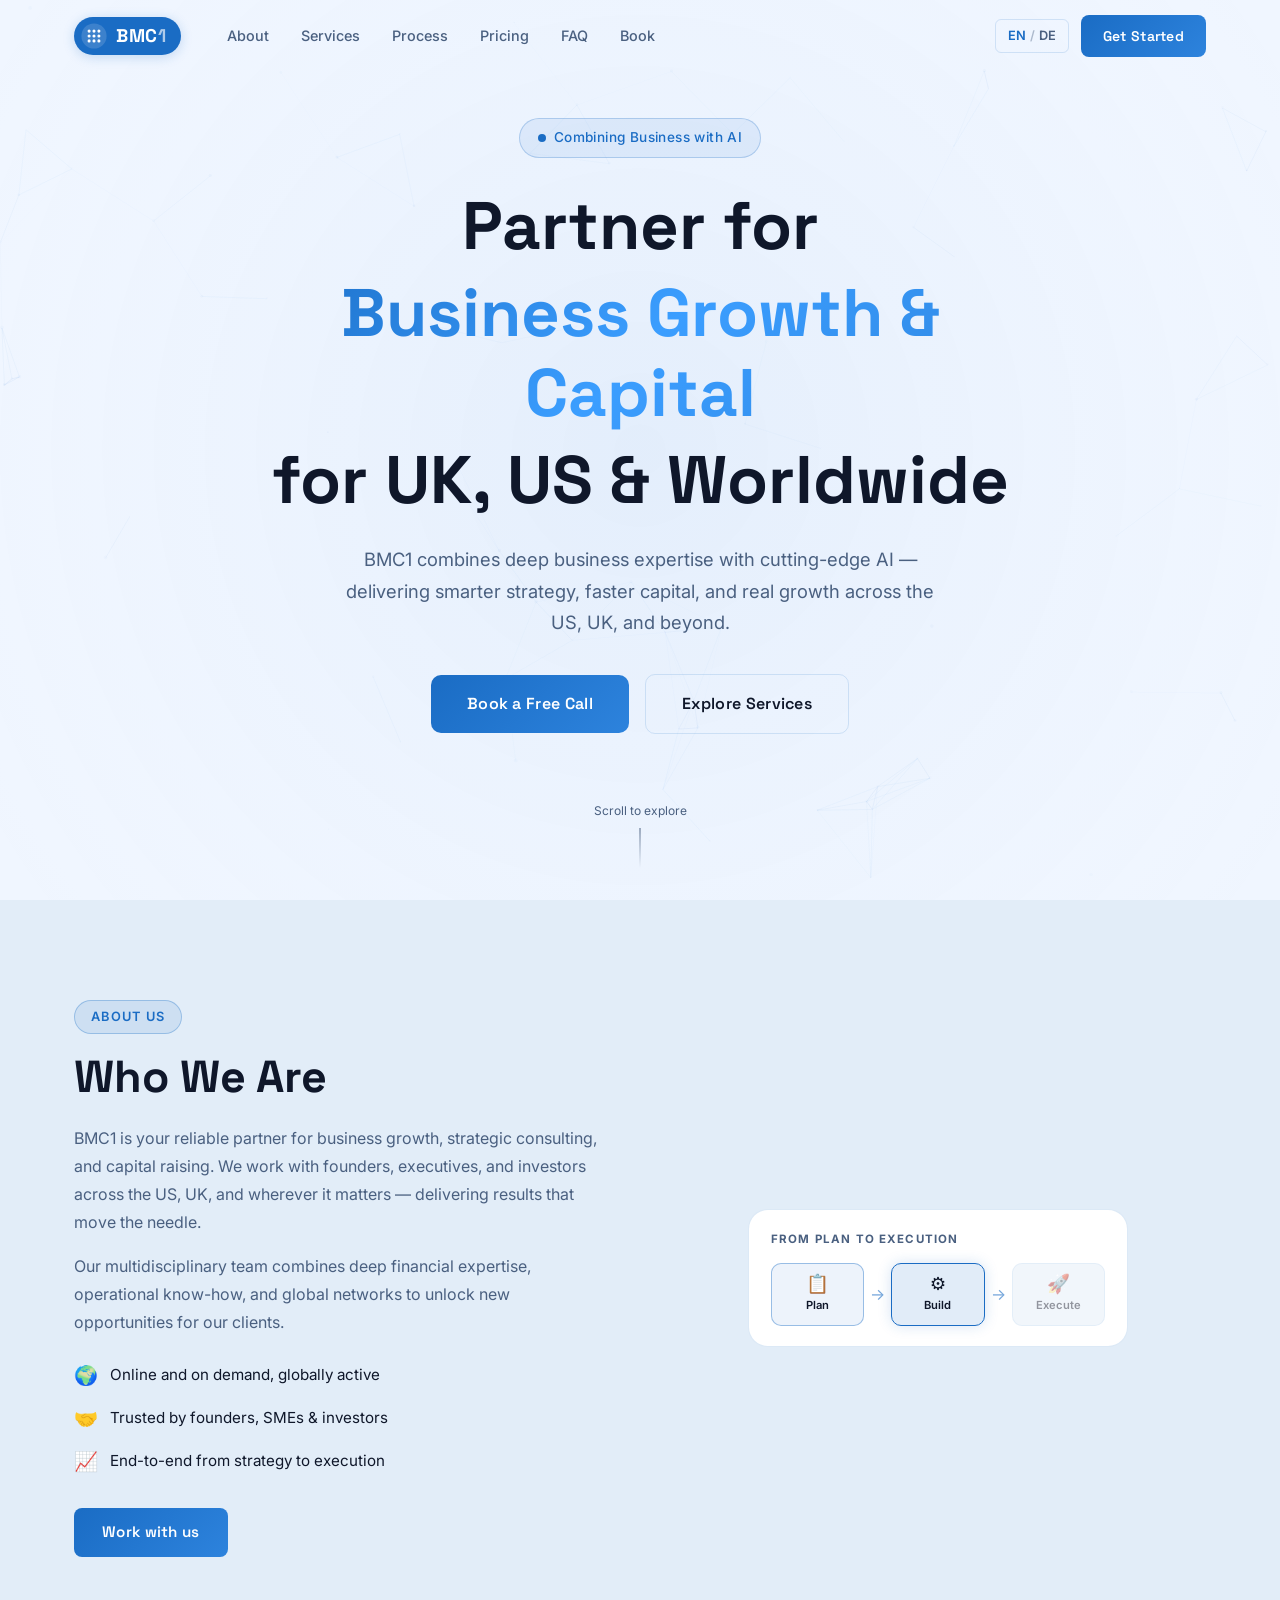
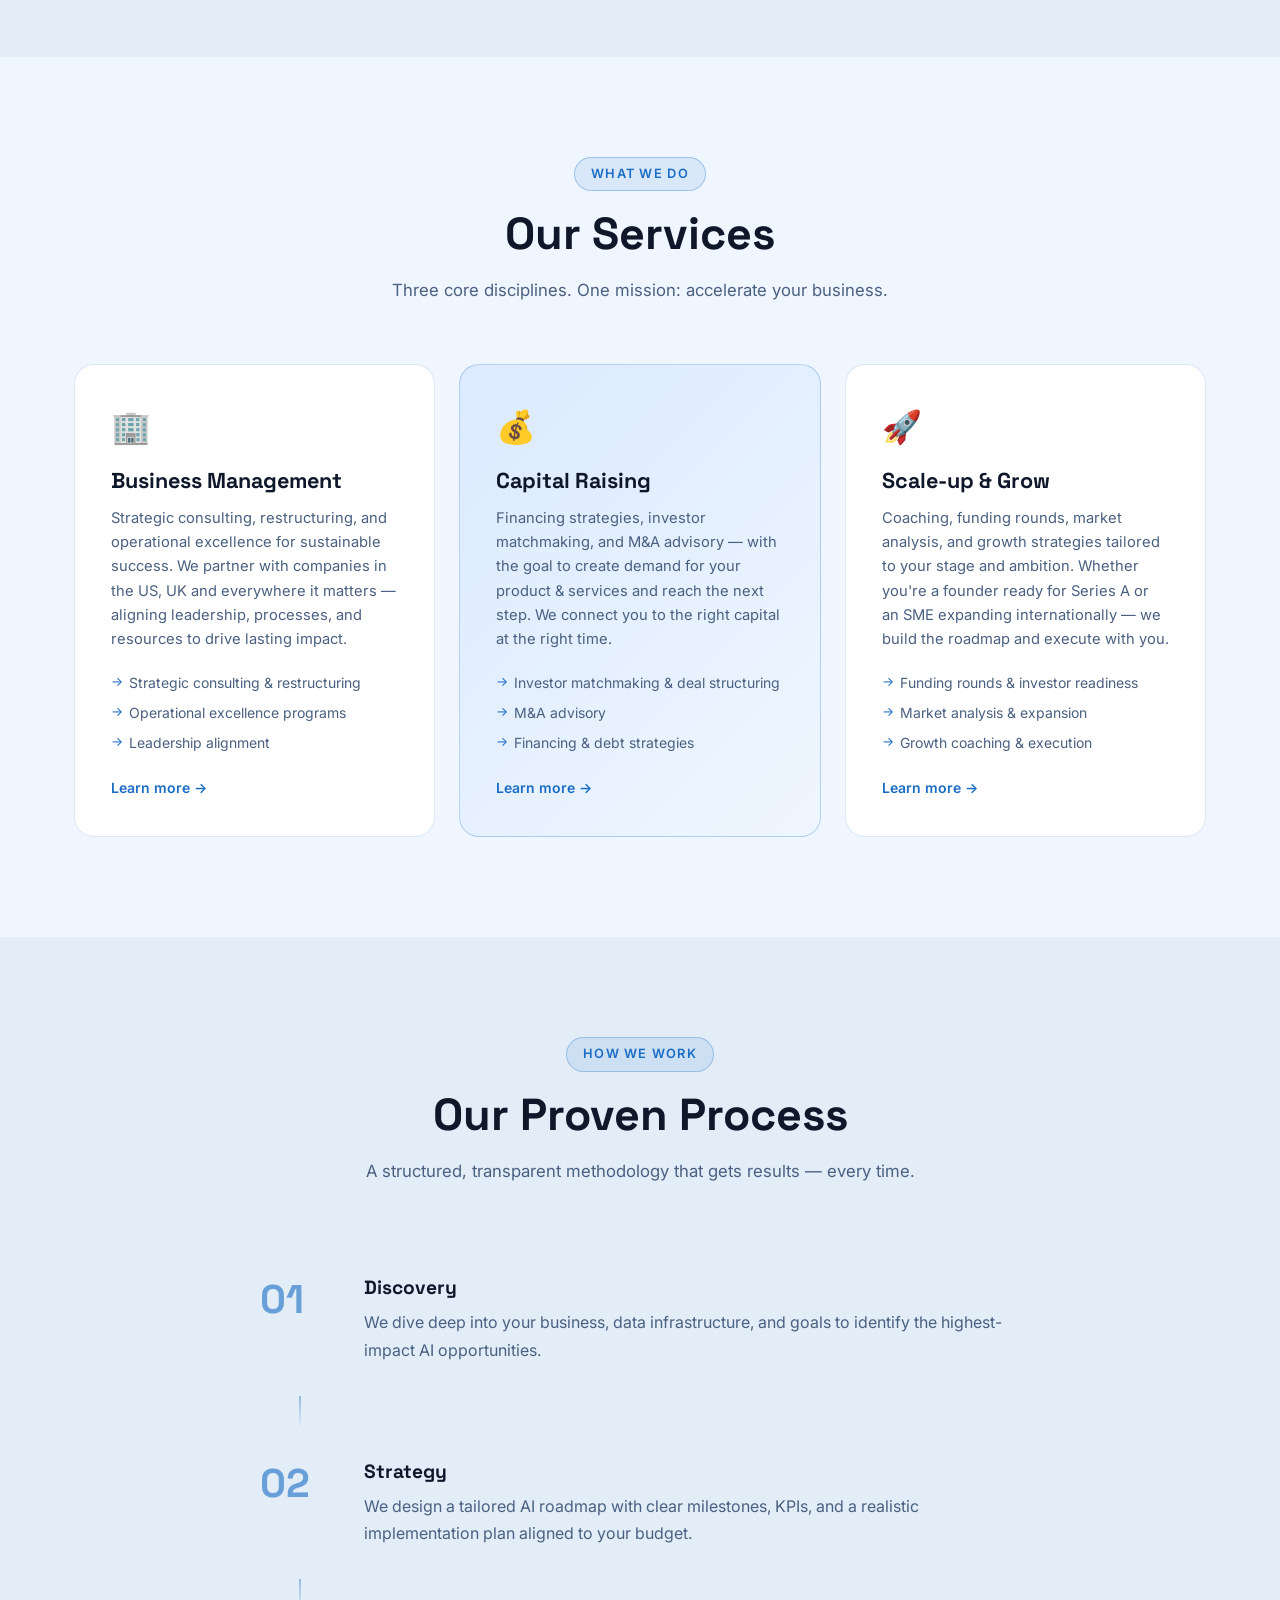
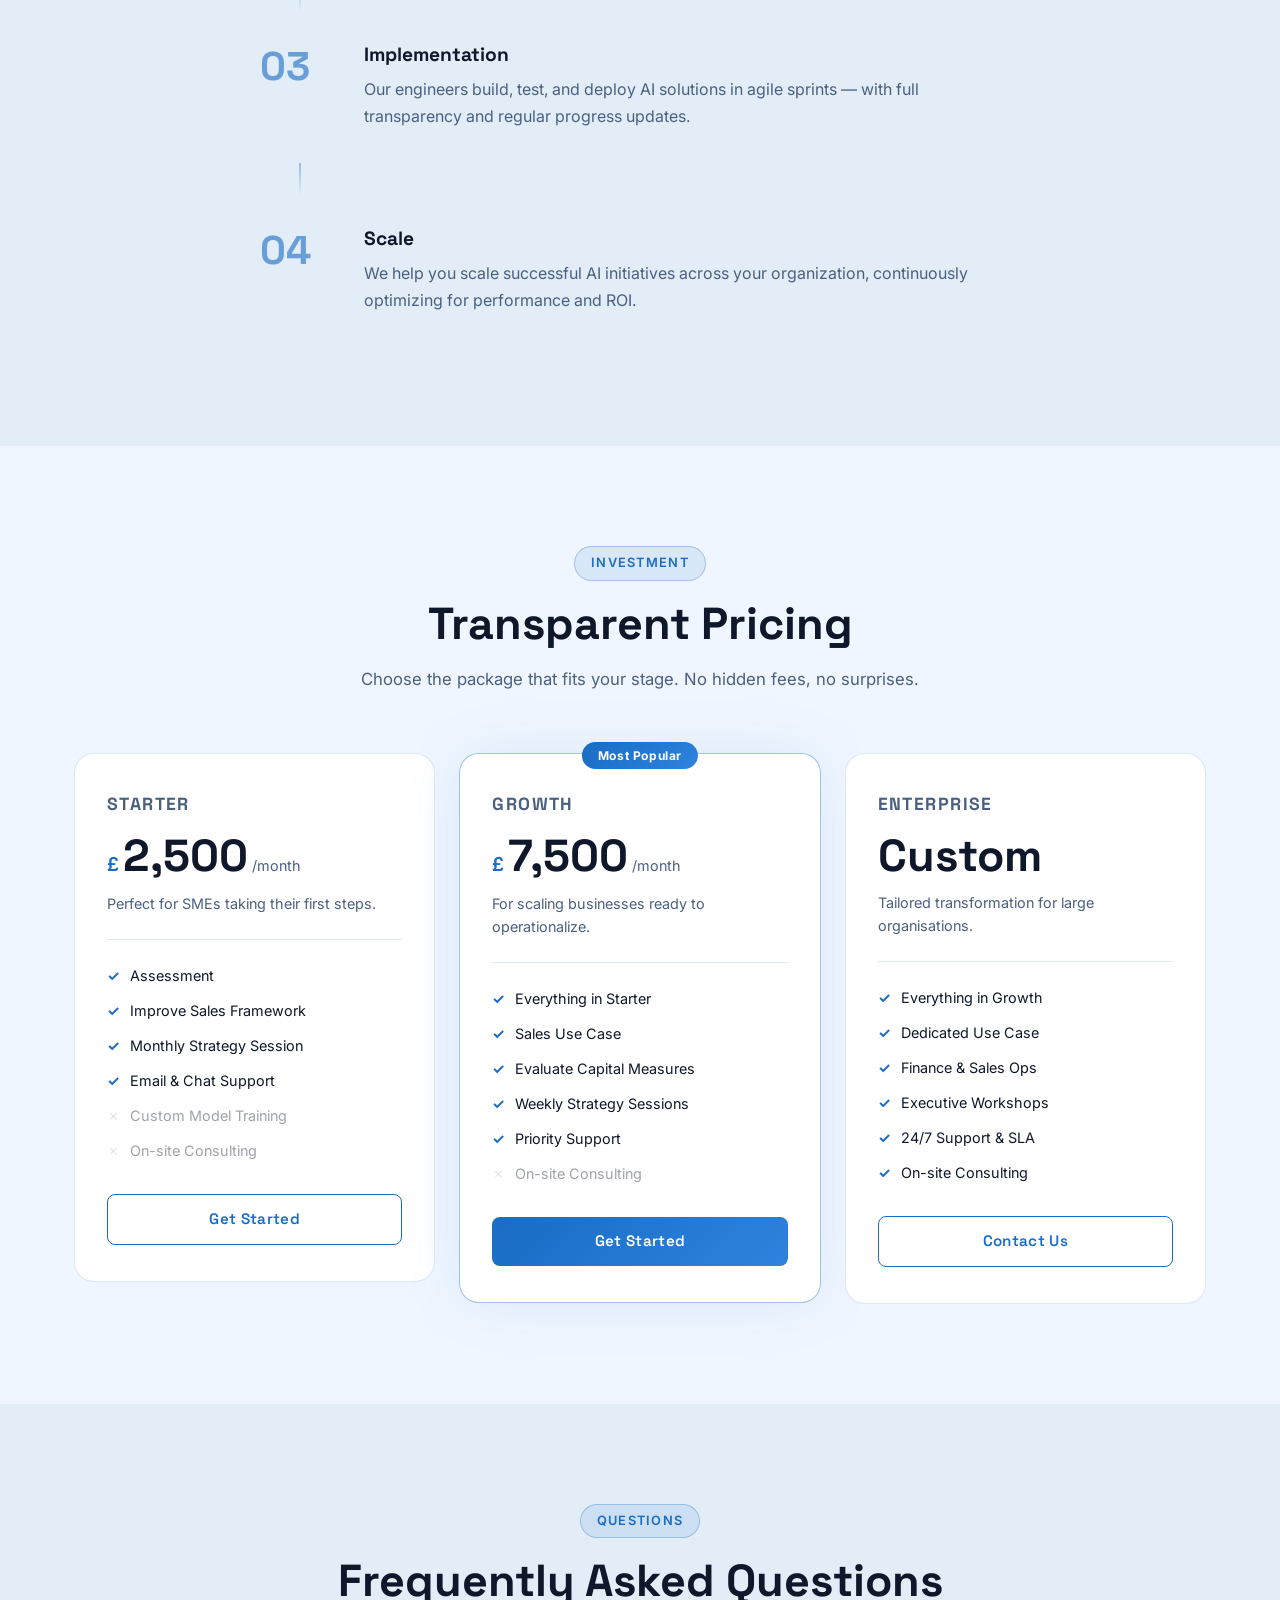
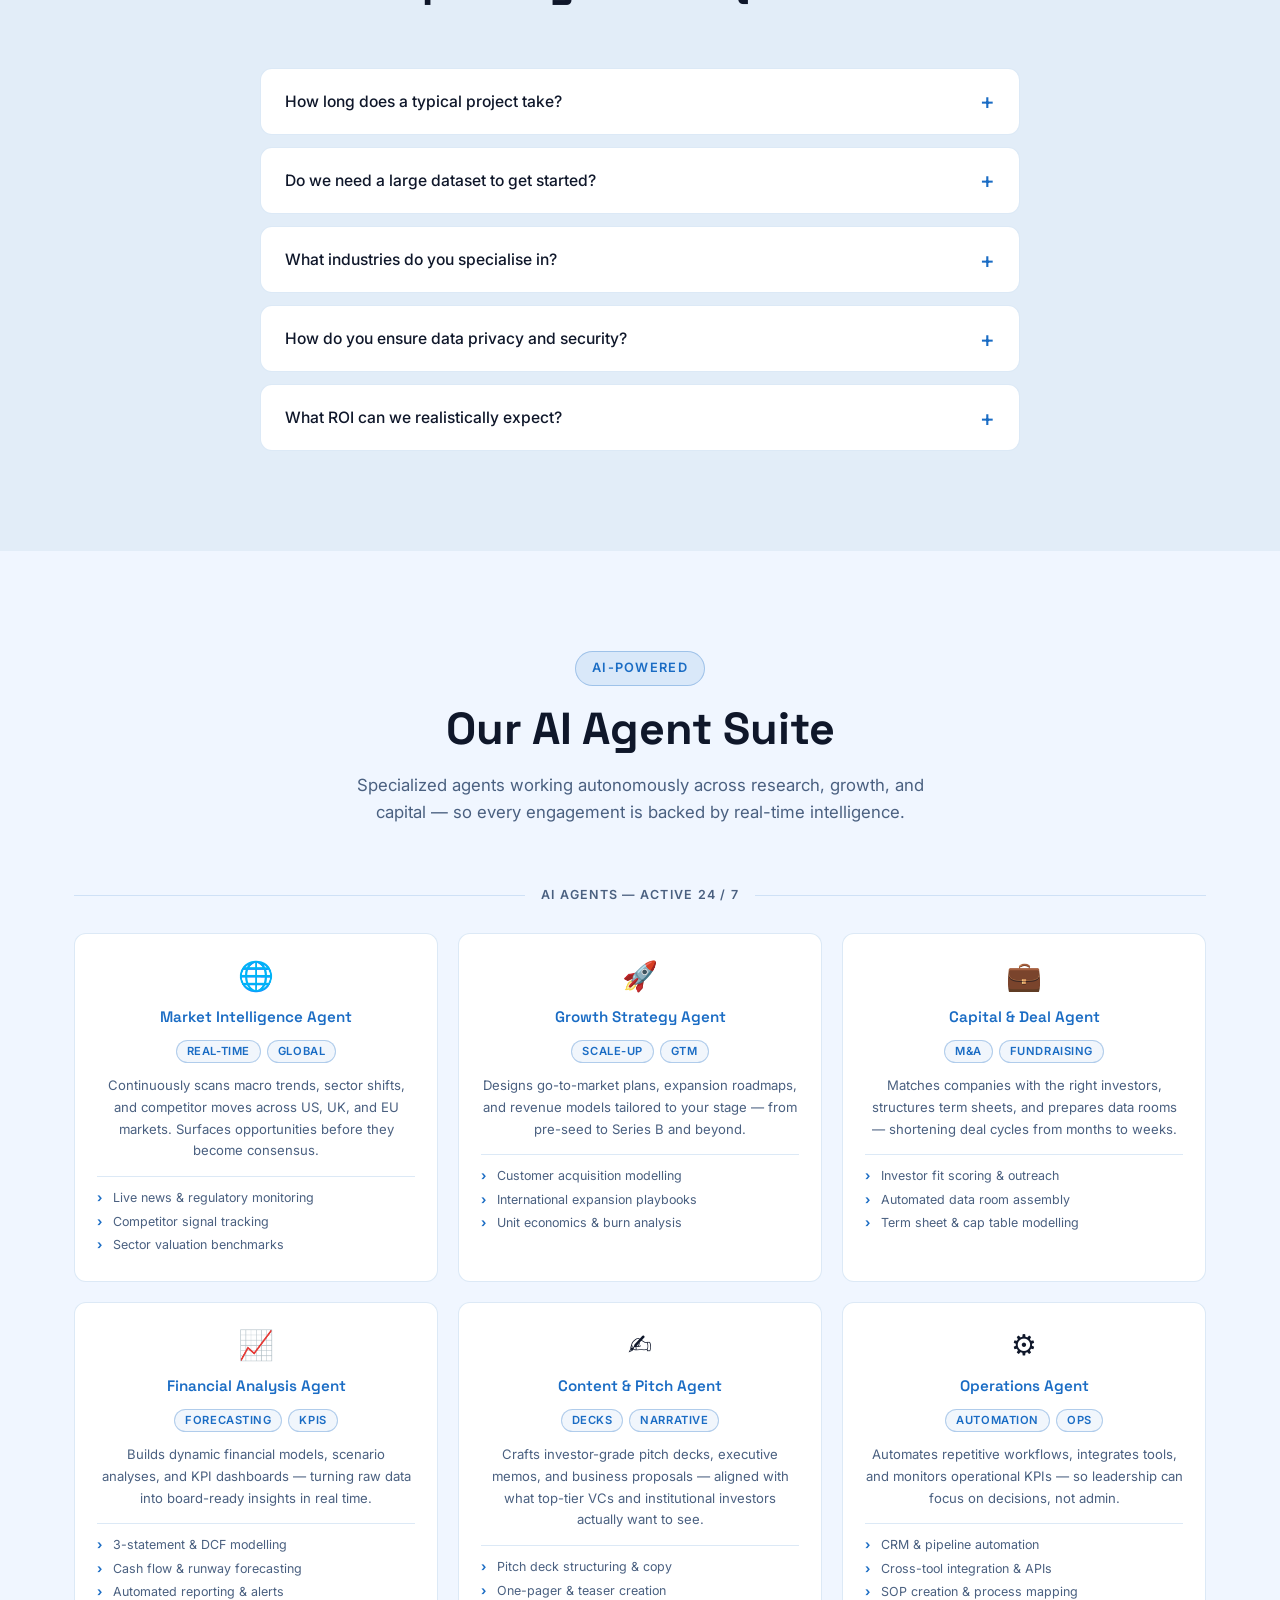
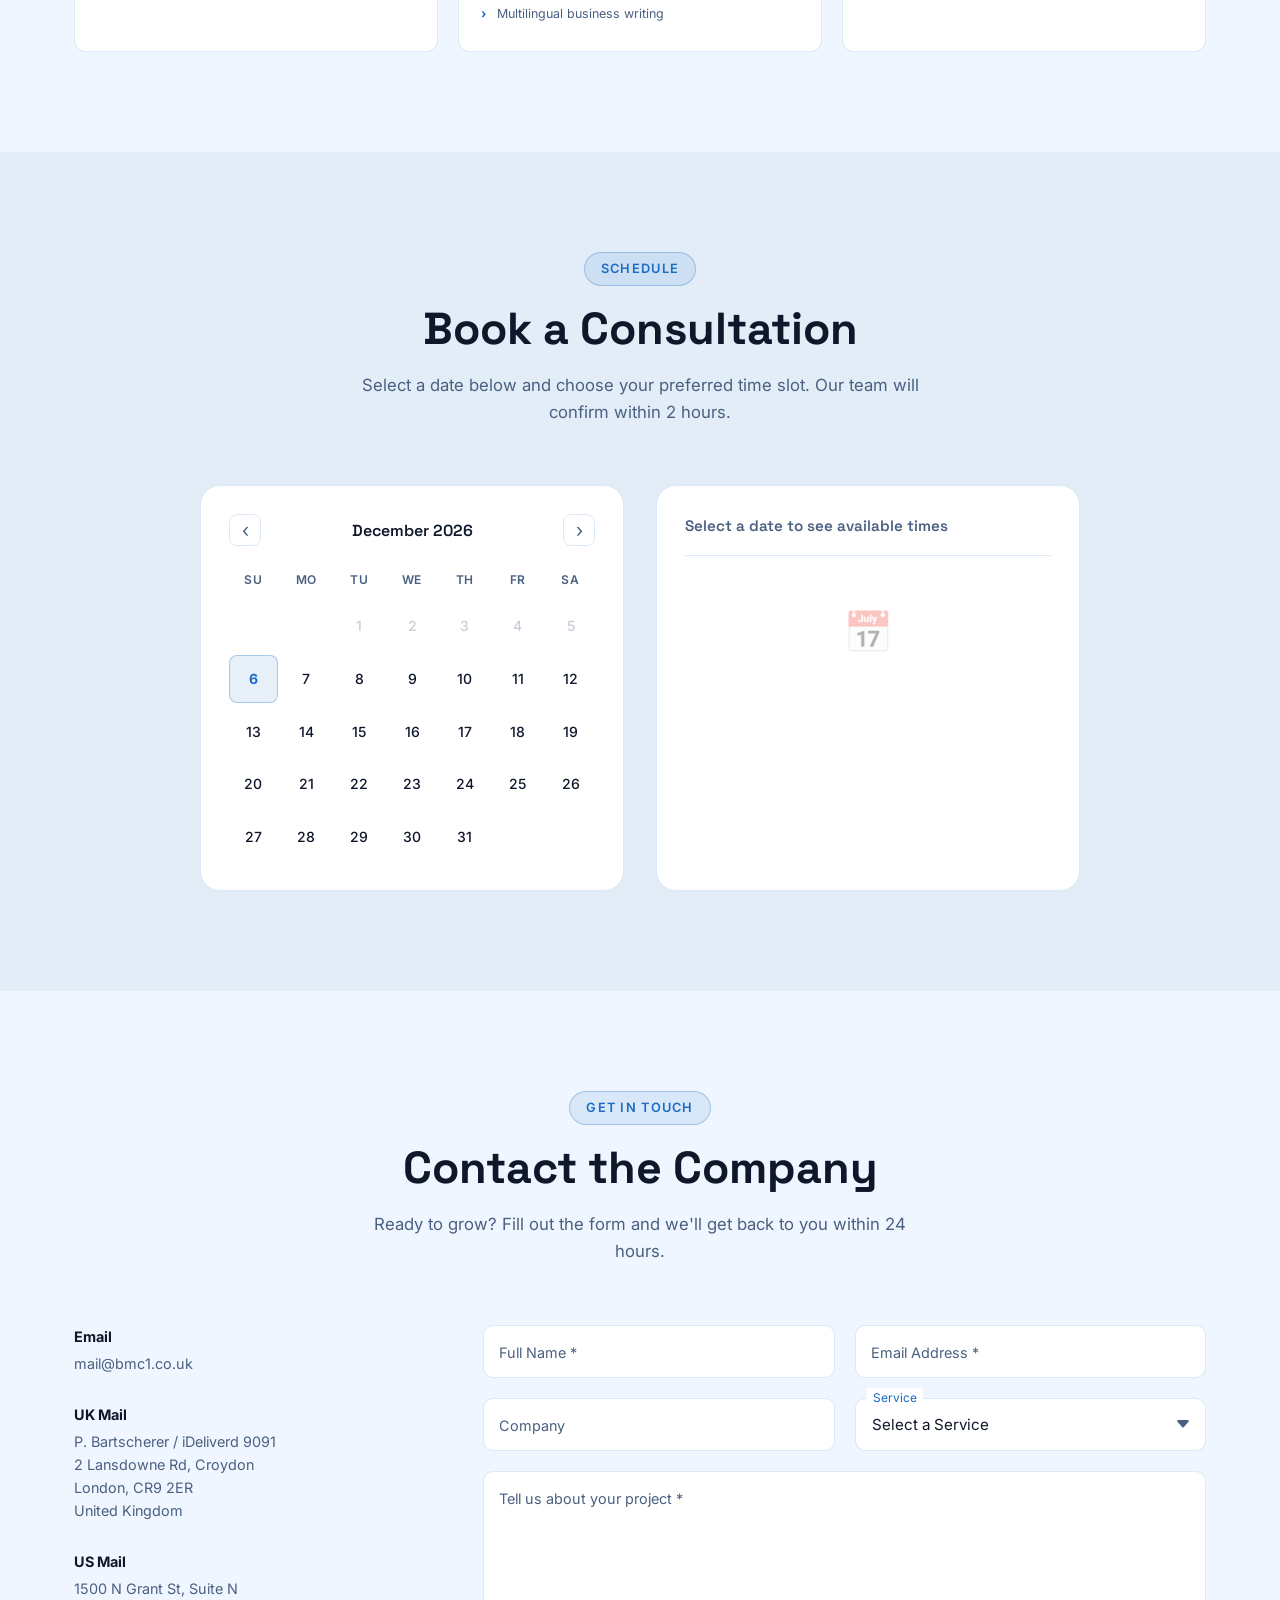
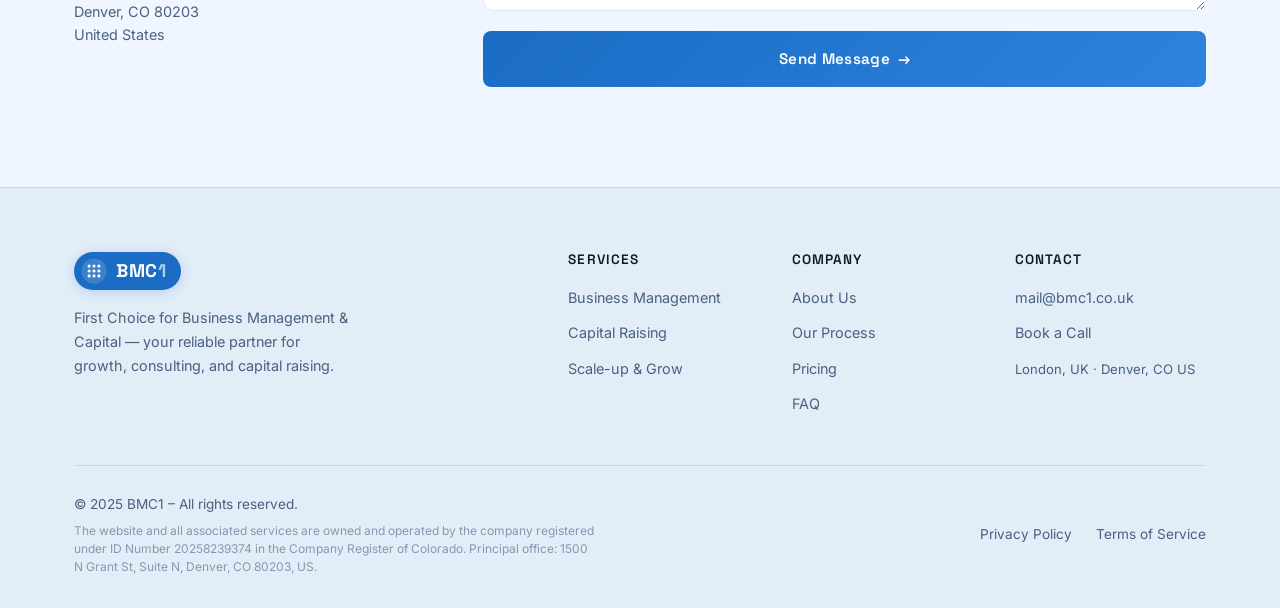
==== commit a01ceed9: "Update index.html" ====
--- a/index.html
+++ b/index.html
@@ -143,81 +143,9 @@
             </div>
           </div>
 
-          <!-- Row 2: AI Chat / New client acquisition -->
-          <div class="aav-block aav-chat">
-            <div class="aav-label" data-en="Combining Business with AI" data-de="Business trifft KI">Combining Business with AI</div>
-            <div class="aav-chat-feed">
-              <div class="aav-chat-row aav-chat-user">
-                <span class="aav-chat-bubble" data-en="Find high-value prospects for our UK expansion" data-de="Finde hochwertige Interessenten für unsere UK-Expansion">Find high-value prospects for our UK expansion</span>
-                <span class="aav-chat-avatar aav-chat-avatar--user">CEO</span>
-              </div>
-              <div class="aav-chat-row aav-chat-ai">
-                <span class="aav-chat-avatar aav-chat-avatar--ai">AI</span>
-                <span class="aav-chat-bubble aav-chat-bubble--ai">
-                  <span class="aav-typewriter" data-en="47 leads found. 12 warm contacts. Est. pipeline: £1.8M →" data-de="47 Leads gefunden. 12 warme Kontakte. Pipeline: 1,8 Mio. £ →">47 leads found. 12 warm contacts. Est. pipeline: £1.8M →</span>
-                  <span class="aav-cursor">▋</span>
-                </span>
-              </div>
-              <div class="aav-chat-tags">
-                <span class="aav-chat-tag">🎯 <span data-en="Leads" data-de="Leads">Leads</span></span>
-                <span class="aav-chat-tag">💼 <span data-en="Growth" data-de="Wachstum">Growth</span></span>
-                <span class="aav-chat-tag">⚡ <span data-en="Live" data-de="Live">Live</span></span>
-              </div>
-            </div>
-          </div>
-
-          <!-- Row 3: Animated world map SVG with connection arcs -->
-          <div class="aav-block aav-world">
-            <div class="aav-label" data-en="Global Reach &amp; Network" data-de="Globale Reichweite &amp; Netzwerk">Global Reach &amp; Network</div>
-            <div class="aav-world-vis">
-              <svg class="aav-world-svg" viewBox="0 0 340 140" fill="none" xmlns="http://www.w3.org/2000/svg">
-                <!-- subtle grid lines -->
-                <line x1="0" y1="70" x2="340" y2="70" stroke="rgba(26,108,196,0.08)" stroke-width="1"/>
-                <line x1="170" y1="0" x2="170" y2="140" stroke="rgba(26,108,196,0.08)" stroke-width="1"/>
-                <ellipse cx="170" cy="70" rx="155" ry="60" stroke="rgba(26,108,196,0.10)" stroke-width="1" stroke-dasharray="4 4"/>
-                <!-- Arcs above: US→UK, UK→EU, US→APAC (long) -->
-                <path class="aav-arc" d="M 68 62 Q 120 20 192 58" stroke="url(#arcGrad)" stroke-width="1.5" stroke-dasharray="5 3"/>
-                <path class="aav-arc" d="M 192 58 Q 220 40 248 65" stroke="url(#arcGrad)" stroke-width="1.5" stroke-dasharray="5 3"/>
-                <path class="aav-arc aav-arc--delay" d="M 68 62 Q 160 -10 280 72" stroke="url(#arcGrad2)" stroke-width="1" stroke-dasharray="4 4" opacity="0.5"/>
-                <!-- Arcs below (return paths): UK→US, APAC→UK, EU→US -->
-                <path class="aav-arc aav-arc--rev" d="M 192 58 Q 130 118 68 62" stroke="url(#arcGradRev)" stroke-width="1.2" stroke-dasharray="5 4" opacity="0.45"/>
-                <path class="aav-arc aav-arc--rev aav-arc--delay2" d="M 280 72 Q 200 130 68 62" stroke="url(#arcGradRev)" stroke-width="1" stroke-dasharray="4 5" opacity="0.30"/>
-                <path class="aav-arc aav-arc--rev aav-arc--delay3" d="M 248 65 Q 170 115 68 62" stroke="url(#arcGrad2)" stroke-width="0.9" stroke-dasharray="3 5" opacity="0.25"/>
-                <!-- Location dots -->
-                <!-- US -->
-                <circle class="aav-wdot" cx="68" cy="62" r="5" fill="var(--accent)" opacity="0.9"/>
-                <circle class="aav-wdot-ring" cx="68" cy="62" r="10" fill="none" stroke="var(--accent)" stroke-width="1.2" opacity="0.4"/>
-                <text x="68" y="80" text-anchor="middle" font-size="9" font-family="Inter,sans-serif" fill="var(--text-muted)" font-weight="600">US</text>
-                <!-- UK -->
-                <circle class="aav-wdot" cx="192" cy="58" r="5" fill="var(--accent)" opacity="0.9"/>
-                <circle class="aav-wdot-ring aav-wdot-ring--d1" cx="192" cy="58" r="10" fill="none" stroke="var(--accent)" stroke-width="1.2" opacity="0.4"/>
-                <text x="192" y="76" text-anchor="middle" font-size="9" font-family="Inter,sans-serif" fill="var(--text-muted)" font-weight="600">UK</text>
-                <!-- EU -->
-                <circle class="aav-wdot" cx="220" cy="55" r="3.5" fill="var(--accent-2)" opacity="0.7"/>
-                <text x="220" y="70" text-anchor="middle" font-size="8" font-family="Inter,sans-serif" fill="var(--text-muted)">EU</text>
-                <!-- APAC -->
-                <circle class="aav-wdot" cx="280" cy="72" r="3.5" fill="var(--accent-2)" opacity="0.6"/>
-                <text x="280" y="87" text-anchor="middle" font-size="8" font-family="Inter,sans-serif" fill="var(--text-muted)">APAC</text>
-                <!-- Gradients -->
-                <defs>
-                  <linearGradient id="arcGrad" x1="0%" y1="0%" x2="100%" y2="0%">
-                    <stop offset="0%" stop-color="#1a6cc4" stop-opacity="0.7"/>
-                    <stop offset="100%" stop-color="#2d83dd" stop-opacity="0.9"/>
-                  </linearGradient>
-                  <linearGradient id="arcGrad2" x1="0%" y1="0%" x2="100%" y2="0%">
-                    <stop offset="0%" stop-color="#1a6cc4" stop-opacity="0.4"/>
-                    <stop offset="100%" stop-color="#2d83dd" stop-opacity="0.3"/>
-                  </linearGradient>
-                  <linearGradient id="arcGradRev" x1="100%" y1="0%" x2="0%" y2="0%">
-                    <stop offset="0%" stop-color="#2d83dd" stop-opacity="0.6"/>
-                    <stop offset="100%" stop-color="#1a6cc4" stop-opacity="0.8"/>
-                  </linearGradient>
-                </defs>
-              </svg>
-            </div>
-          </div>
-
-        </div>
+         
+
+         </div>
       </div>
     </div>
   </div>
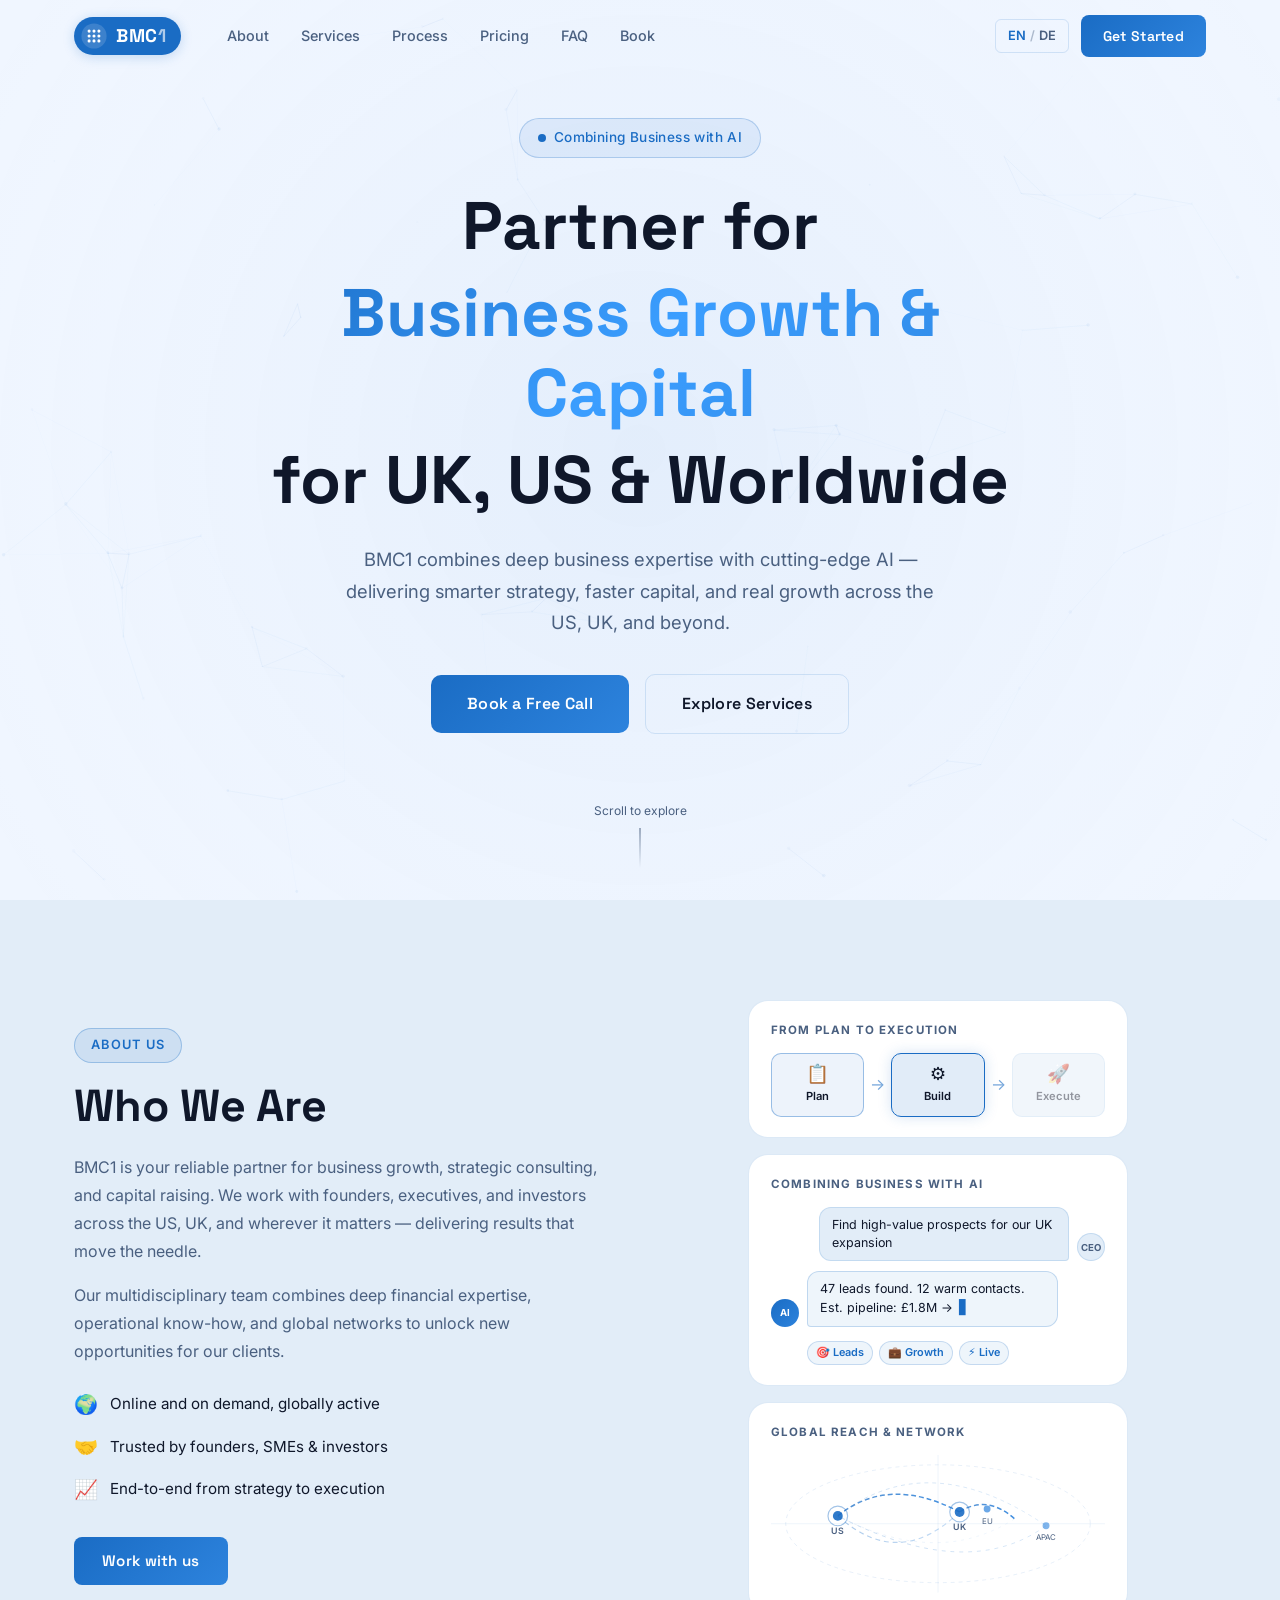
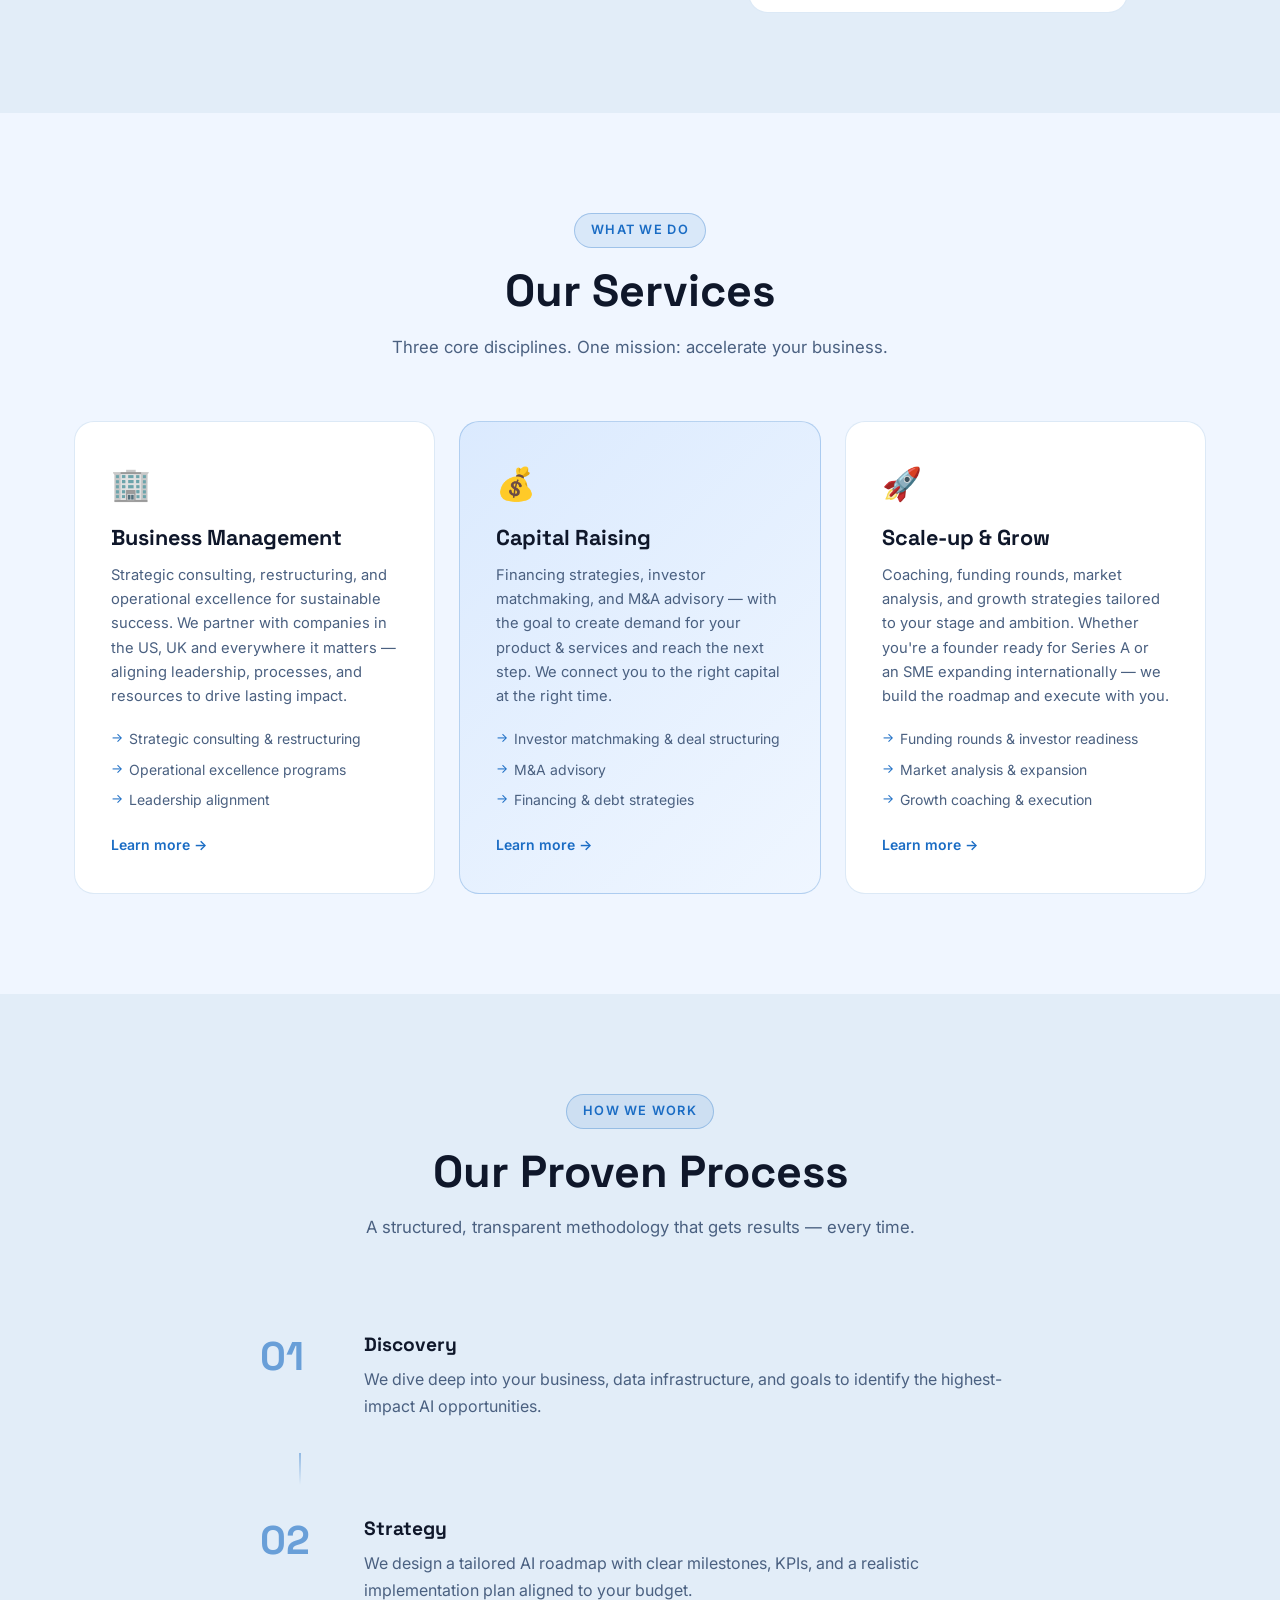
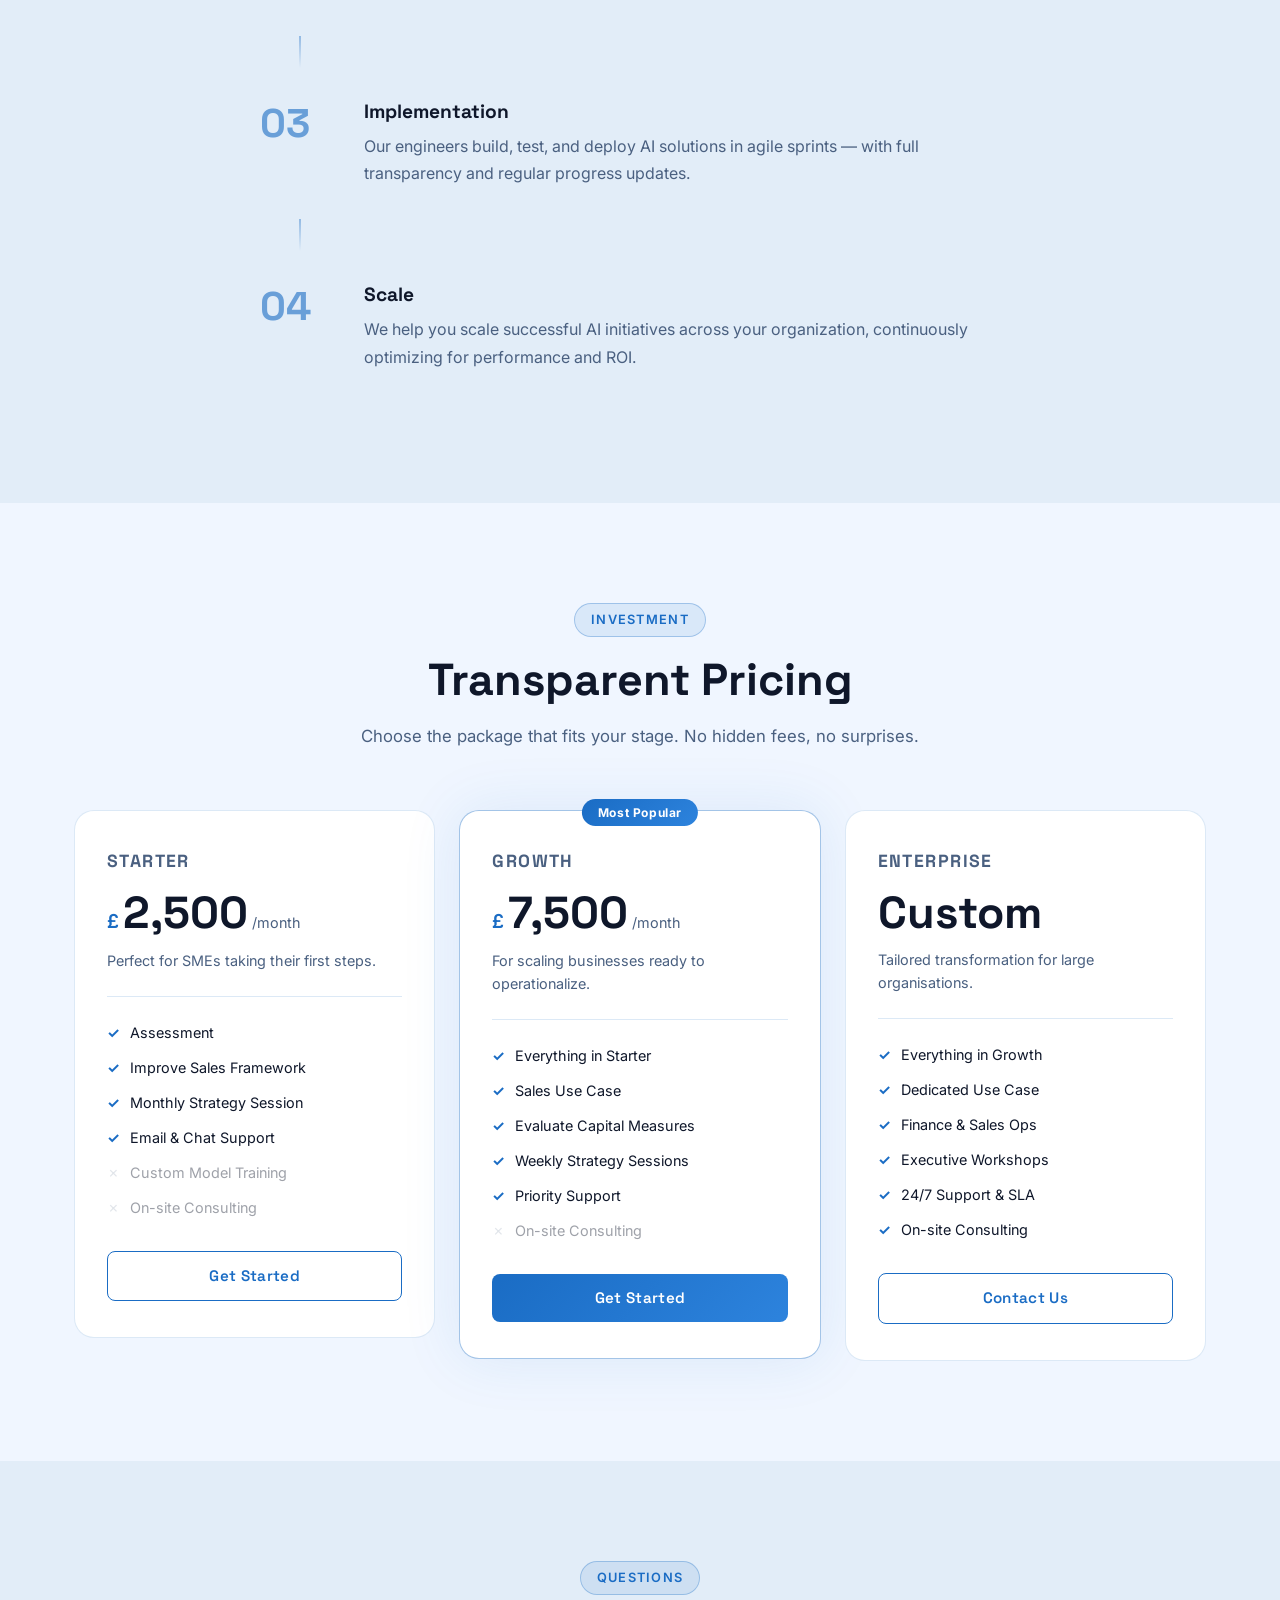
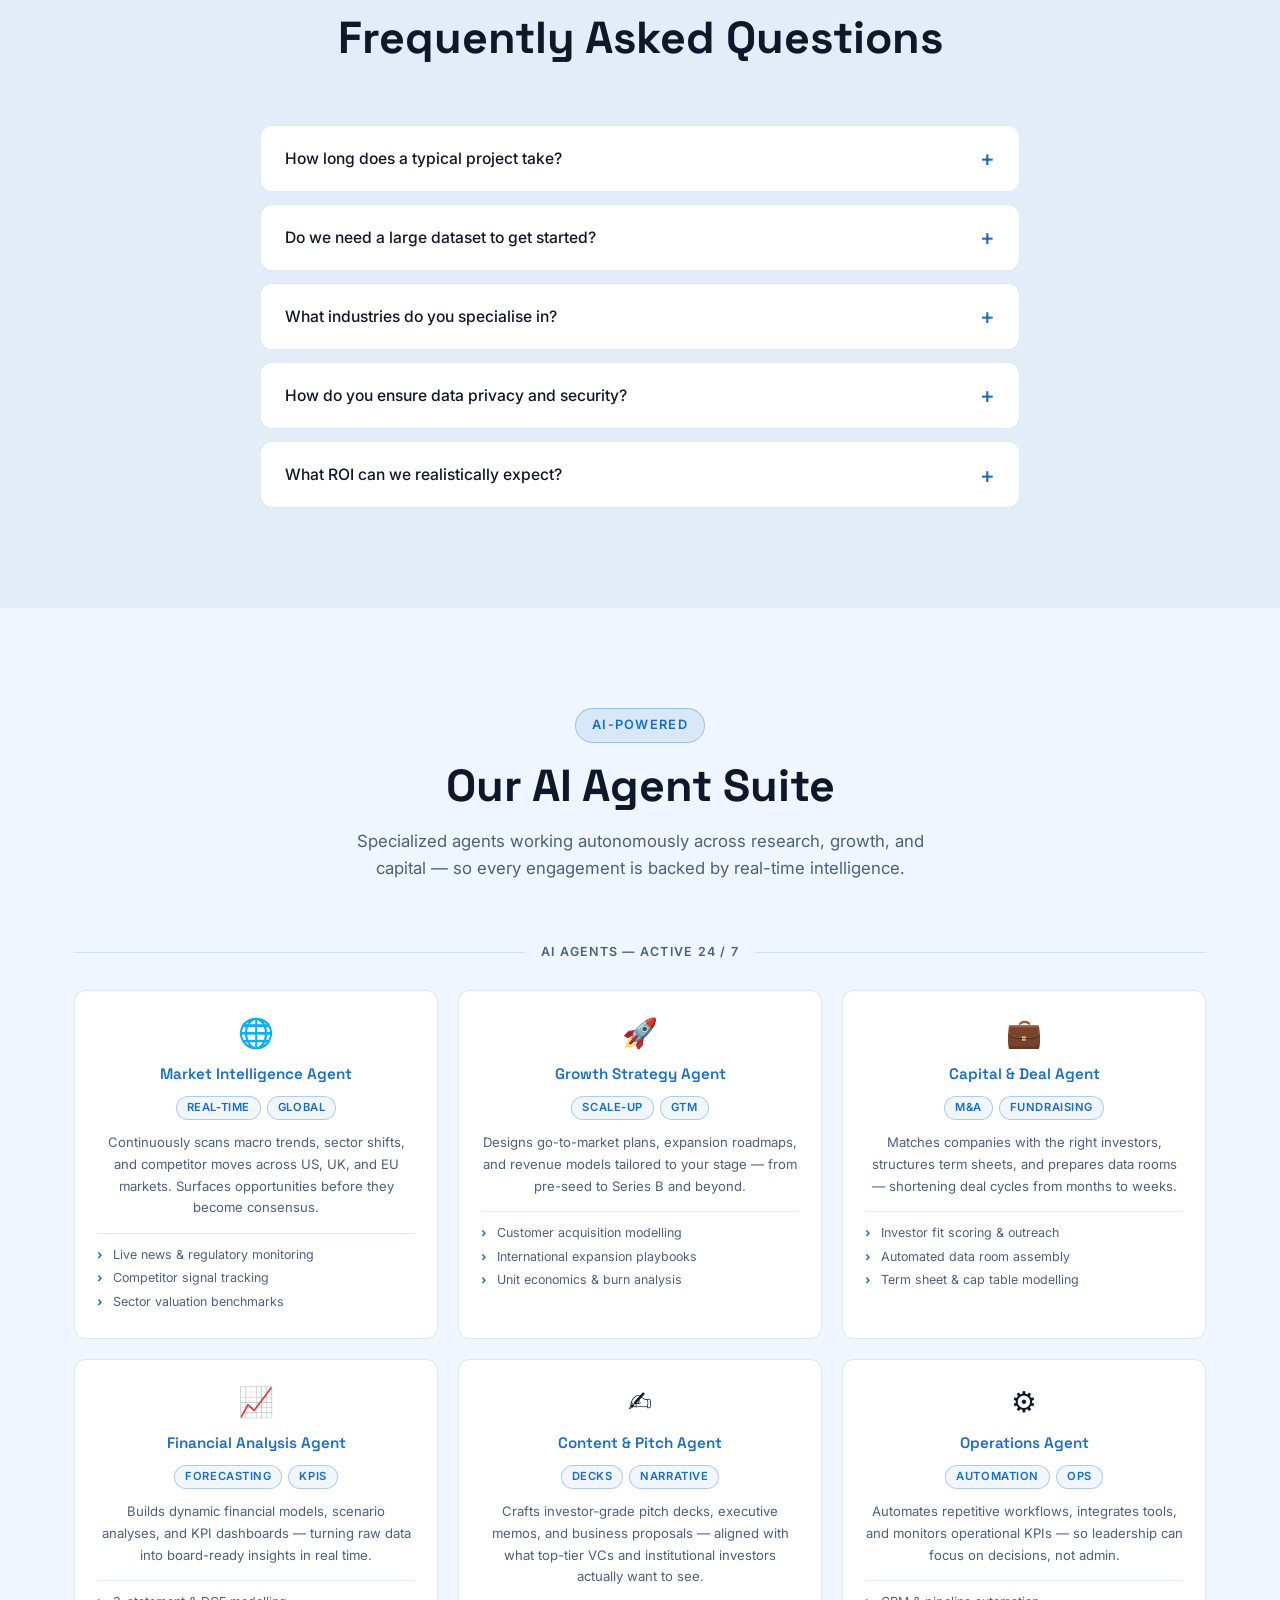
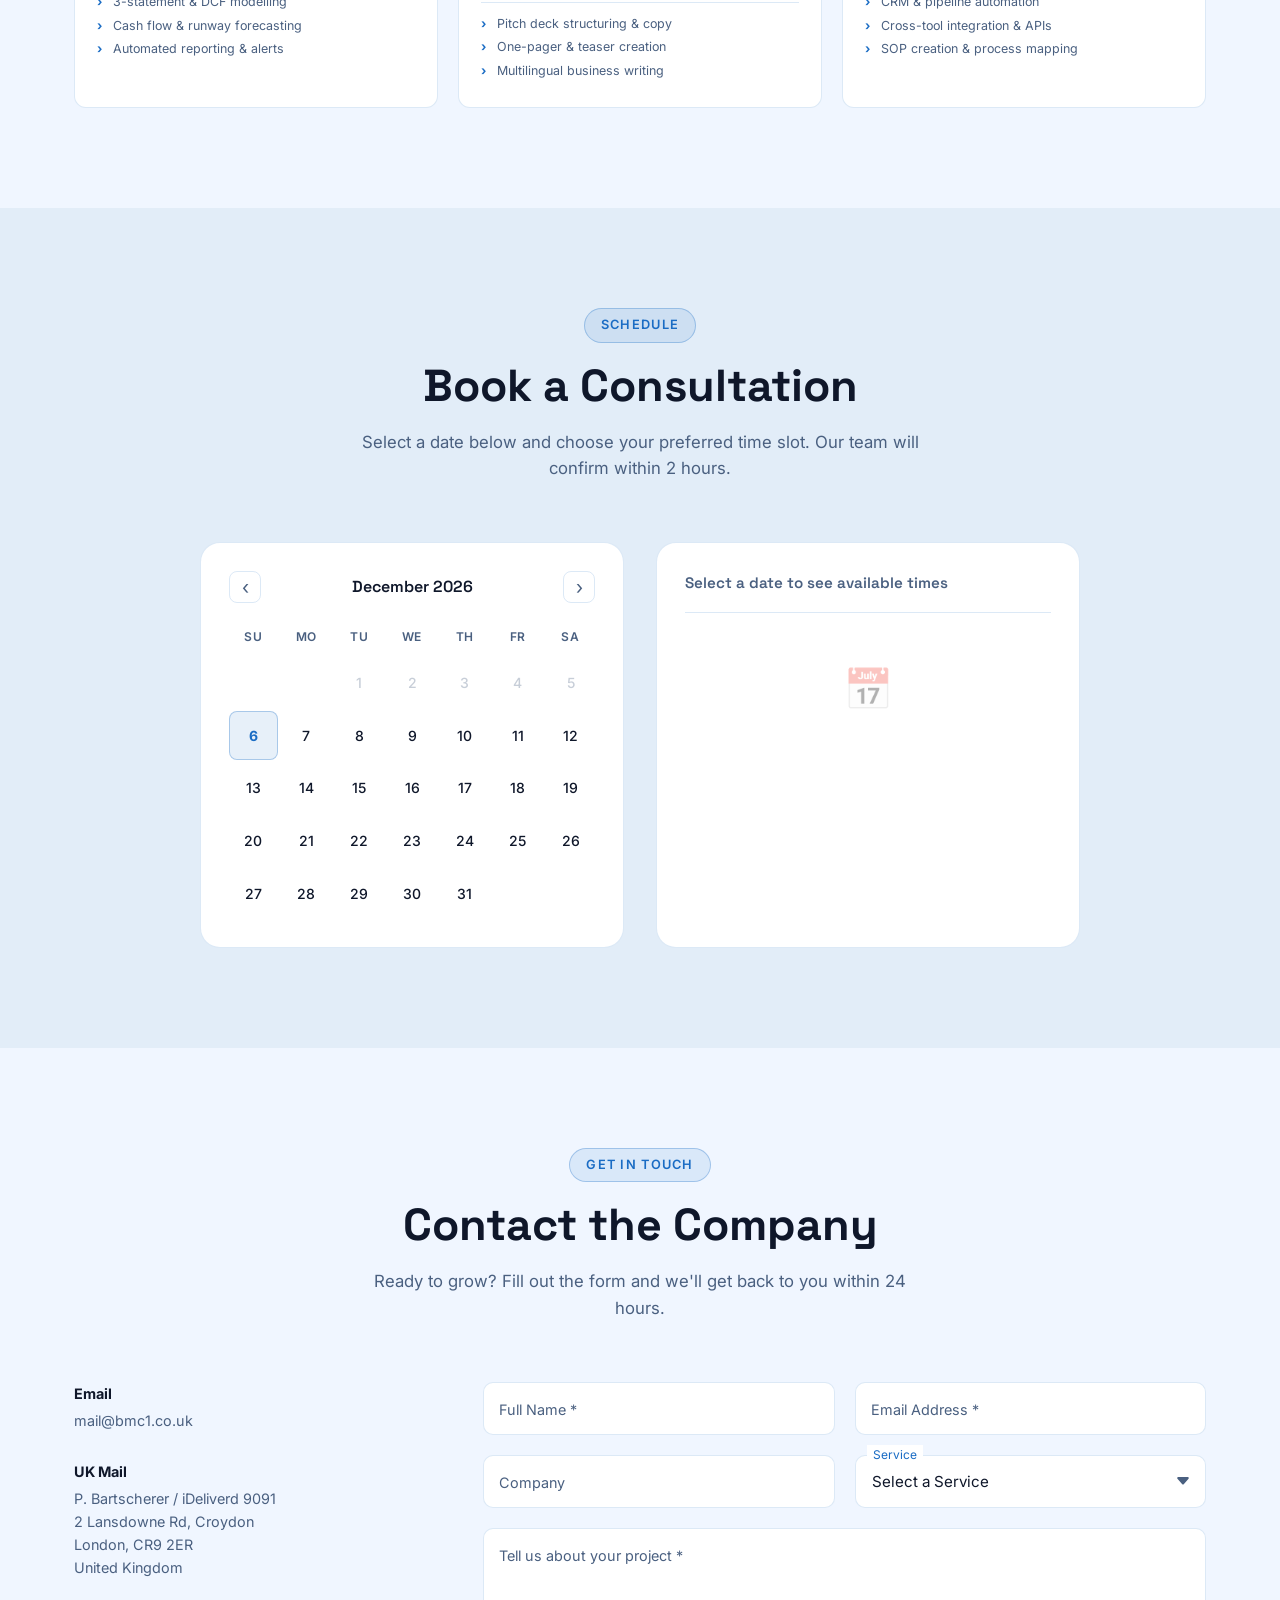
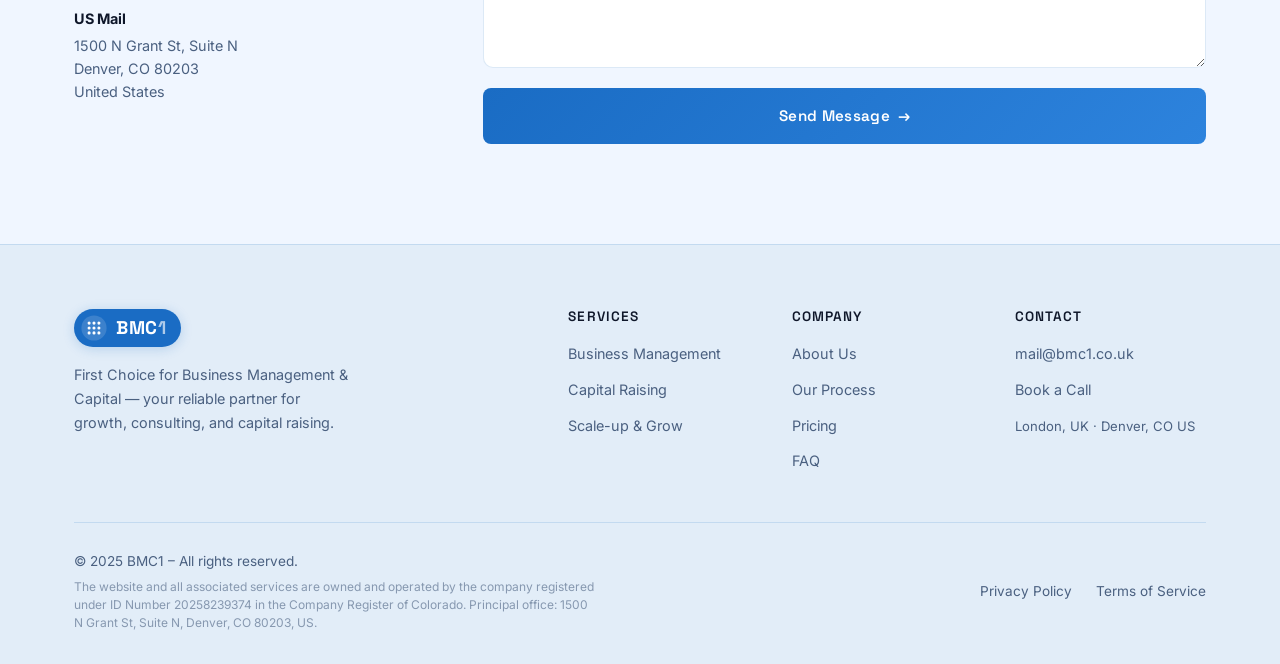
==== commit 14e7d6c4: "Add files via upload" ====
--- a/index.html
+++ b/index.html
@@ -143,9 +143,81 @@
             </div>
           </div>
 
-         
-
-         </div>
+          <!-- Row 2: AI Chat / New client acquisition -->
+          <div class="aav-block aav-chat">
+            <div class="aav-label" data-en="Combining Business with AI" data-de="Business trifft KI">Combining Business with AI</div>
+            <div class="aav-chat-feed">
+              <div class="aav-chat-row aav-chat-user">
+                <span class="aav-chat-bubble" data-en="Find high-value prospects for our UK expansion" data-de="Finde hochwertige Interessenten für unsere UK-Expansion">Find high-value prospects for our UK expansion</span>
+                <span class="aav-chat-avatar aav-chat-avatar--user">CEO</span>
+              </div>
+              <div class="aav-chat-row aav-chat-ai">
+                <span class="aav-chat-avatar aav-chat-avatar--ai">AI</span>
+                <span class="aav-chat-bubble aav-chat-bubble--ai">
+                  <span class="aav-typewriter" data-en="47 leads found. 12 warm contacts. Est. pipeline: £1.8M →" data-de="47 Leads gefunden. 12 warme Kontakte. Pipeline: 1,8 Mio. £ →">47 leads found. 12 warm contacts. Est. pipeline: £1.8M →</span>
+                  <span class="aav-cursor">▋</span>
+                </span>
+              </div>
+              <div class="aav-chat-tags">
+                <span class="aav-chat-tag">🎯 <span data-en="Leads" data-de="Leads">Leads</span></span>
+                <span class="aav-chat-tag">💼 <span data-en="Growth" data-de="Wachstum">Growth</span></span>
+                <span class="aav-chat-tag">⚡ <span data-en="Live" data-de="Live">Live</span></span>
+              </div>
+            </div>
+          </div>
+
+          <!-- Row 3: Animated world map SVG with connection arcs -->
+          <div class="aav-block aav-world">
+            <div class="aav-label" data-en="Global Reach &amp; Network" data-de="Globale Reichweite &amp; Netzwerk">Global Reach &amp; Network</div>
+            <div class="aav-world-vis">
+              <svg class="aav-world-svg" viewBox="0 0 340 140" fill="none" xmlns="http://www.w3.org/2000/svg">
+                <!-- subtle grid lines -->
+                <line x1="0" y1="70" x2="340" y2="70" stroke="rgba(26,108,196,0.08)" stroke-width="1"/>
+                <line x1="170" y1="0" x2="170" y2="140" stroke="rgba(26,108,196,0.08)" stroke-width="1"/>
+                <ellipse cx="170" cy="70" rx="155" ry="60" stroke="rgba(26,108,196,0.10)" stroke-width="1" stroke-dasharray="4 4"/>
+                <!-- Arcs above: US→UK, UK→EU, US→APAC (long) -->
+                <path class="aav-arc" d="M 68 62 Q 120 20 192 58" stroke="url(#arcGrad)" stroke-width="1.5" stroke-dasharray="5 3"/>
+                <path class="aav-arc" d="M 192 58 Q 220 40 248 65" stroke="url(#arcGrad)" stroke-width="1.5" stroke-dasharray="5 3"/>
+                <path class="aav-arc aav-arc--delay" d="M 68 62 Q 160 -10 280 72" stroke="url(#arcGrad2)" stroke-width="1" stroke-dasharray="4 4" opacity="0.5"/>
+                <!-- Arcs below (return paths): UK→US, APAC→UK, EU→US -->
+                <path class="aav-arc aav-arc--rev" d="M 192 58 Q 130 118 68 62" stroke="url(#arcGradRev)" stroke-width="1.2" stroke-dasharray="5 4" opacity="0.45"/>
+                <path class="aav-arc aav-arc--rev aav-arc--delay2" d="M 280 72 Q 200 130 68 62" stroke="url(#arcGradRev)" stroke-width="1" stroke-dasharray="4 5" opacity="0.30"/>
+                <path class="aav-arc aav-arc--rev aav-arc--delay3" d="M 248 65 Q 170 115 68 62" stroke="url(#arcGrad2)" stroke-width="0.9" stroke-dasharray="3 5" opacity="0.25"/>
+                <!-- Location dots -->
+                <!-- US -->
+                <circle class="aav-wdot" cx="68" cy="62" r="5" fill="var(--accent)" opacity="0.9"/>
+                <circle class="aav-wdot-ring" cx="68" cy="62" r="10" fill="none" stroke="var(--accent)" stroke-width="1.2" opacity="0.4"/>
+                <text x="68" y="80" text-anchor="middle" font-size="9" font-family="Inter,sans-serif" fill="var(--text-muted)" font-weight="600">US</text>
+                <!-- UK -->
+                <circle class="aav-wdot" cx="192" cy="58" r="5" fill="var(--accent)" opacity="0.9"/>
+                <circle class="aav-wdot-ring aav-wdot-ring--d1" cx="192" cy="58" r="10" fill="none" stroke="var(--accent)" stroke-width="1.2" opacity="0.4"/>
+                <text x="192" y="76" text-anchor="middle" font-size="9" font-family="Inter,sans-serif" fill="var(--text-muted)" font-weight="600">UK</text>
+                <!-- EU -->
+                <circle class="aav-wdot" cx="220" cy="55" r="3.5" fill="var(--accent-2)" opacity="0.7"/>
+                <text x="220" y="70" text-anchor="middle" font-size="8" font-family="Inter,sans-serif" fill="var(--text-muted)">EU</text>
+                <!-- APAC -->
+                <circle class="aav-wdot" cx="280" cy="72" r="3.5" fill="var(--accent-2)" opacity="0.6"/>
+                <text x="280" y="87" text-anchor="middle" font-size="8" font-family="Inter,sans-serif" fill="var(--text-muted)">APAC</text>
+                <!-- Gradients -->
+                <defs>
+                  <linearGradient id="arcGrad" x1="0%" y1="0%" x2="100%" y2="0%">
+                    <stop offset="0%" stop-color="#1a6cc4" stop-opacity="0.7"/>
+                    <stop offset="100%" stop-color="#2d83dd" stop-opacity="0.9"/>
+                  </linearGradient>
+                  <linearGradient id="arcGrad2" x1="0%" y1="0%" x2="100%" y2="0%">
+                    <stop offset="0%" stop-color="#1a6cc4" stop-opacity="0.4"/>
+                    <stop offset="100%" stop-color="#2d83dd" stop-opacity="0.3"/>
+                  </linearGradient>
+                  <linearGradient id="arcGradRev" x1="100%" y1="0%" x2="0%" y2="0%">
+                    <stop offset="0%" stop-color="#2d83dd" stop-opacity="0.6"/>
+                    <stop offset="100%" stop-color="#1a6cc4" stop-opacity="0.8"/>
+                  </linearGradient>
+                </defs>
+              </svg>
+            </div>
+          </div>
+
+        </div>
       </div>
     </div>
   </div>
